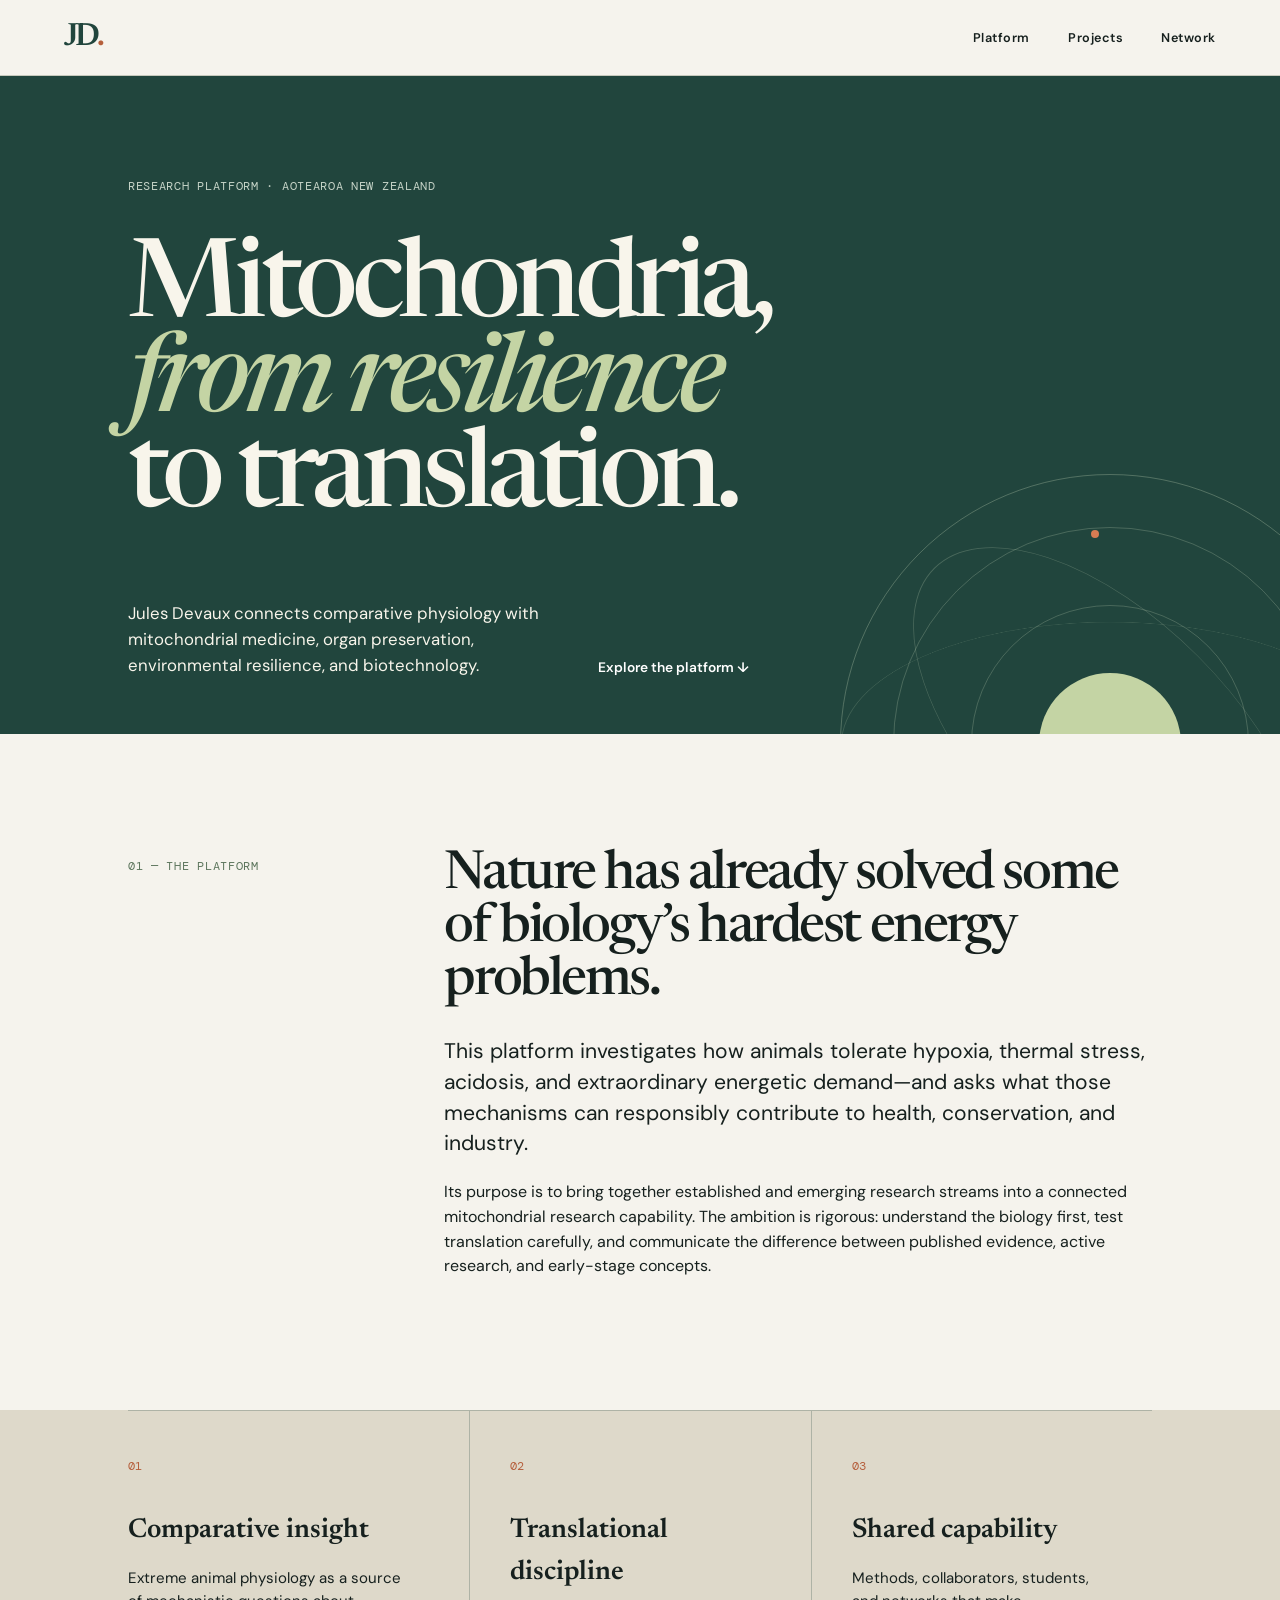
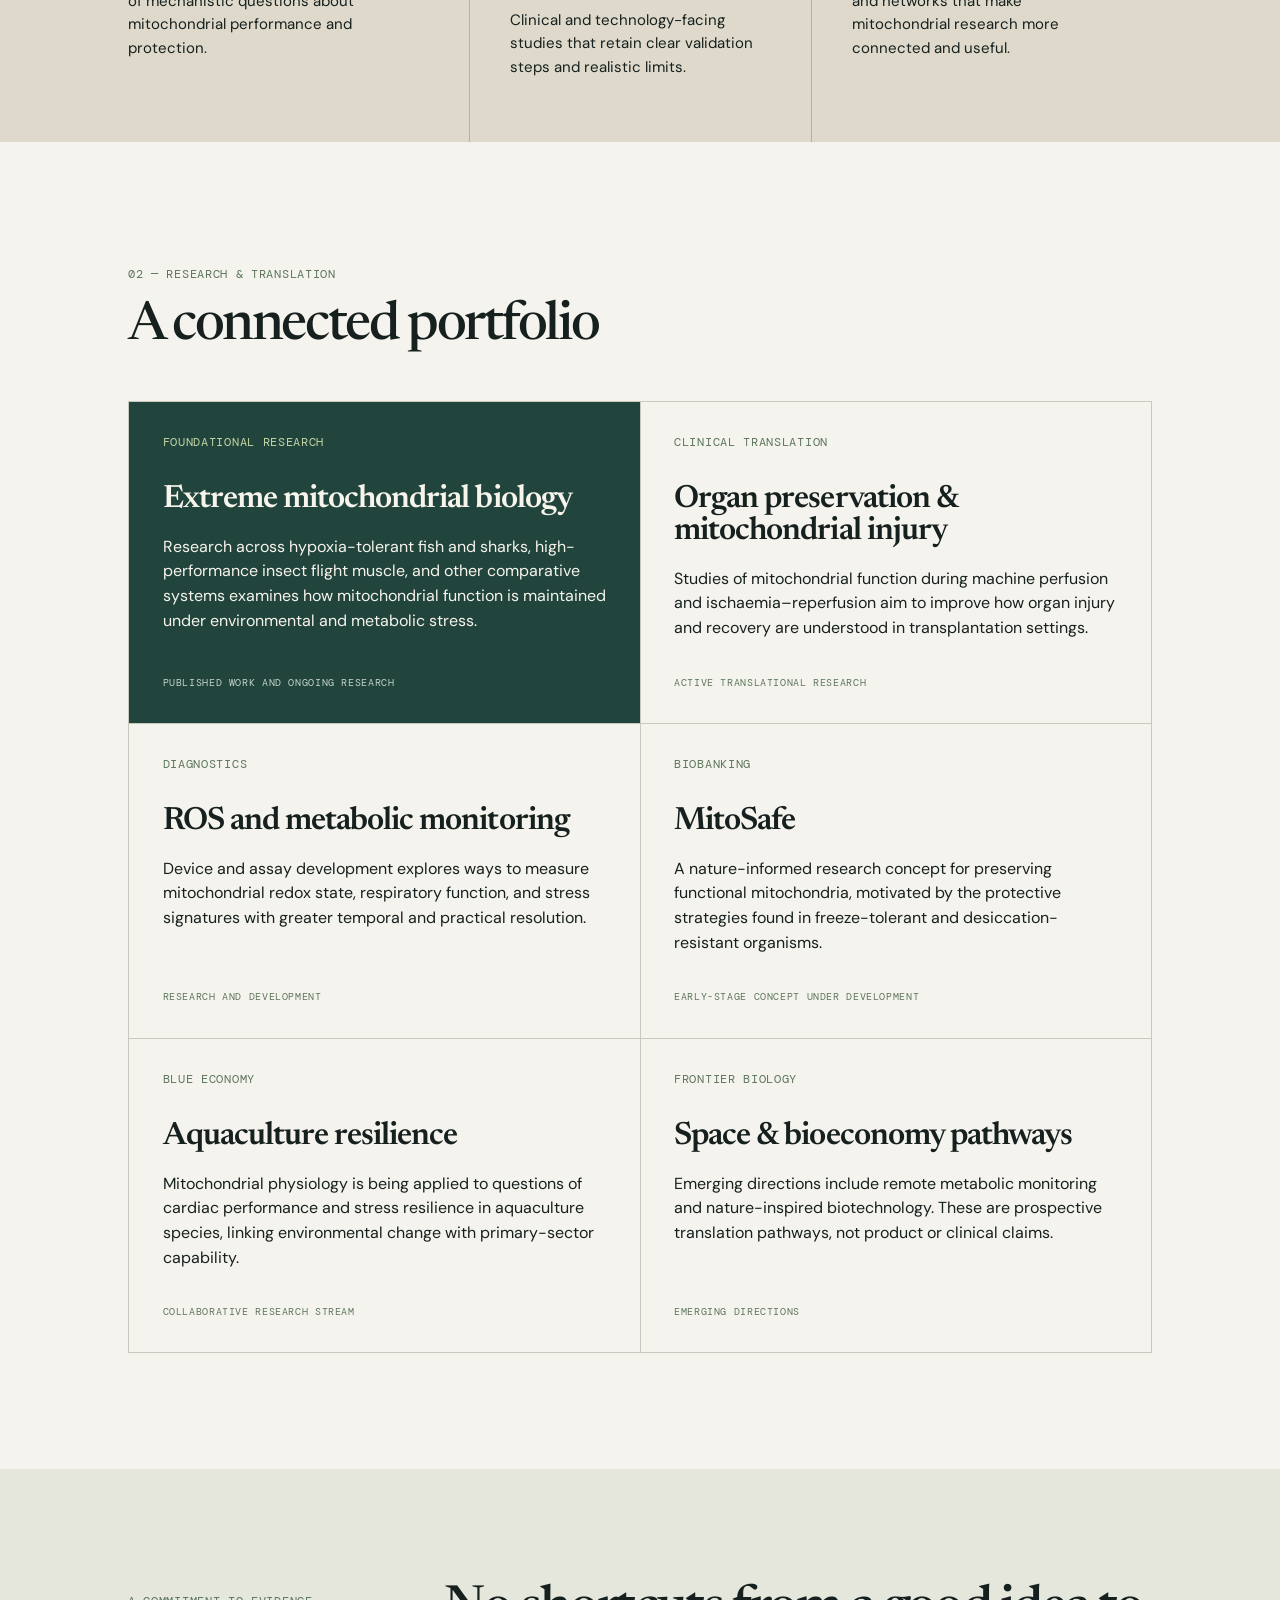
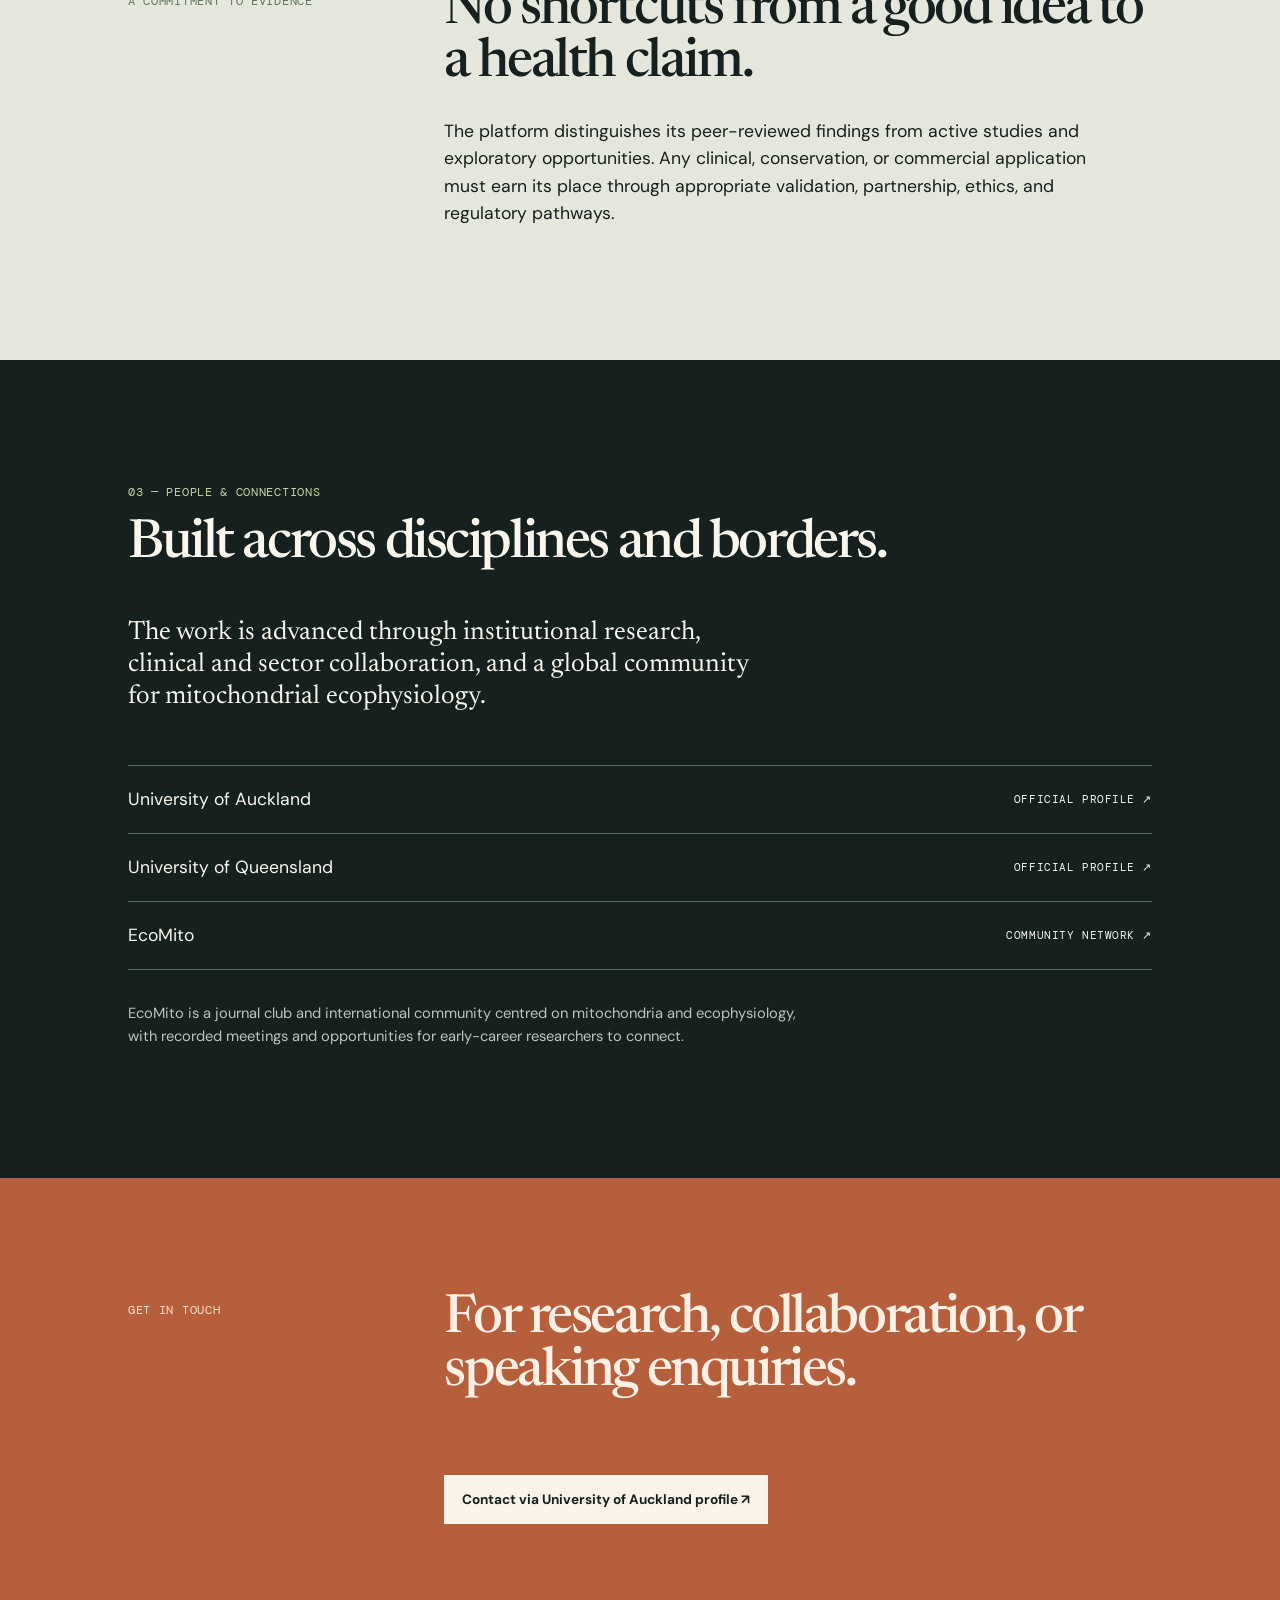
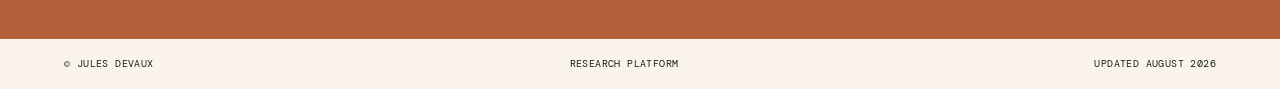
==== index.html @ b845428b "Build mitochondrial research platform website" ====
<!doctype html>
<html lang="en">
  <head>
    <meta charset="UTF-8" />
    <meta name="viewport" content="width=device-width, initial-scale=1.0" />
    <meta name="description" content="Jules Devaux's research platform linking comparative mitochondrial biology with clinical, environmental, and biotechnology translation." />
    <title>Jules Devaux | Mitochondria & Translation</title>
    <link rel="preconnect" href="https://fonts.googleapis.com" />
    <link rel="preconnect" href="https://fonts.gstatic.com" crossorigin />
    <link href="https://fonts.googleapis.com/css2?family=DM+Mono:wght@400;500&family=DM+Sans:opsz,wght@9..40,400;9..40,500;9..40,600;9..40,700&family=Newsreader:opsz,wght@6..72,500;6..72,600&display=swap" rel="stylesheet" />
    <link rel="stylesheet" href="styles.css" />
  </head>
  <body>
    <a class="skip-link" href="#main">Skip to content</a>
    <header class="site-header">
      <a class="wordmark" href="#top" aria-label="Jules Devaux home">JD<span>.</span></a>
      <nav aria-label="Primary navigation">
        <a href="#platform">Platform</a>
        <a href="#projects">Projects</a>
        <a href="#network">Network</a>
      </nav>
    </header>

    <main id="main">
      <section class="hero" id="top" aria-labelledby="hero-title">
        <div class="eyebrow">Research platform · Aotearoa New Zealand</div>
        <h1 id="hero-title">Mitochondria,<br /><em>from resilience</em><br />to translation.</h1>
        <div class="hero-bottom">
          <p>Jules Devaux connects comparative physiology with mitochondrial medicine, organ preservation, environmental resilience, and biotechnology.</p>
          <a class="text-link" href="#platform">Explore the platform <span aria-hidden="true">↓</span></a>
        </div>
        <div class="orbit" aria-hidden="true"><i></i><i></i><i></i><b></b></div>
      </section>

      <section class="intro" id="platform" aria-labelledby="platform-title">
        <div class="section-label">01 — The platform</div>
        <div>
          <h2 id="platform-title">Nature has already solved some of biology’s hardest energy problems.</h2>
          <p class="lead">This platform investigates how animals tolerate hypoxia, thermal stress, acidosis, and extraordinary energetic demand—and asks what those mechanisms can responsibly contribute to health, conservation, and industry.</p>
          <p>Its purpose is to bring together established and emerging research streams into a connected mitochondrial research capability. The ambition is rigorous: understand the biology first, test translation carefully, and communicate the difference between published evidence, active research, and early-stage concepts.</p>
        </div>
      </section>

      <section class="pillars" aria-label="Research approach">
        <article><span>01</span><h3>Comparative insight</h3><p>Extreme animal physiology as a source of mechanistic questions about mitochondrial performance and protection.</p></article>
        <article><span>02</span><h3>Translational discipline</h3><p>Clinical and technology-facing studies that retain clear validation steps and realistic limits.</p></article>
        <article><span>03</span><h3>Shared capability</h3><p>Methods, collaborators, students, and networks that make mitochondrial research more connected and useful.</p></article>
      </section>

      <section class="projects" id="projects" aria-labelledby="projects-title">
        <div class="section-heading"><div class="section-label">02 — Research & translation</div><h2 id="projects-title">A connected portfolio</h2></div>
        <div class="project-grid">
          <article class="project-card featured"><span class="tag">Foundational research</span><h3>Extreme mitochondrial biology</h3><p>Research across hypoxia-tolerant fish and sharks, high-performance insect flight muscle, and other comparative systems examines how mitochondrial function is maintained under environmental and metabolic stress.</p><p class="status">Published work and ongoing research</p></article>
          <article class="project-card"><span class="tag">Clinical translation</span><h3>Organ preservation & mitochondrial injury</h3><p>Studies of mitochondrial function during machine perfusion and ischaemia–reperfusion aim to improve how organ injury and recovery are understood in transplantation settings.</p><p class="status">Active translational research</p></article>
          <article class="project-card"><span class="tag">Diagnostics</span><h3>ROS and metabolic monitoring</h3><p>Device and assay development explores ways to measure mitochondrial redox state, respiratory function, and stress signatures with greater temporal and practical resolution.</p><p class="status">Research and development</p></article>
          <article class="project-card"><span class="tag">Biobanking</span><h3>MitoSafe</h3><p>A nature-informed research concept for preserving functional mitochondria, motivated by the protective strategies found in freeze-tolerant and desiccation-resistant organisms.</p><p class="status">Early-stage concept under development</p></article>
          <article class="project-card"><span class="tag">Blue economy</span><h3>Aquaculture resilience</h3><p>Mitochondrial physiology is being applied to questions of cardiac performance and stress resilience in aquaculture species, linking environmental change with primary-sector capability.</p><p class="status">Collaborative research stream</p></article>
          <article class="project-card"><span class="tag">Frontier biology</span><h3>Space & bioeconomy pathways</h3><p>Emerging directions include remote metabolic monitoring and nature-inspired biotechnology. These are prospective translation pathways, not product or clinical claims.</p><p class="status">Emerging directions</p></article>
        </div>
      </section>

      <section class="evidence" aria-labelledby="evidence-title">
        <div class="section-label">A commitment to evidence</div>
        <div><h2 id="evidence-title">No shortcuts from a good idea to a health claim.</h2><p>The platform distinguishes its peer-reviewed findings from active studies and exploratory opportunities. Any clinical, conservation, or commercial application must earn its place through appropriate validation, partnership, ethics, and regulatory pathways.</p></div>
      </section>

      <section class="network" id="network" aria-labelledby="network-title">
        <div class="section-heading"><div class="section-label">03 — People & connections</div><h2 id="network-title">Built across disciplines and borders.</h2></div>
        <p class="network-intro">The work is advanced through institutional research, clinical and sector collaboration, and a global community for mitochondrial ecophysiology.</p>
        <div class="network-links">
          <a href="https://profiles.auckland.ac.nz/j-devaux" target="_blank" rel="noreferrer"><span>University of Auckland</span><strong>Official profile ↗</strong></a>
          <a href="https://imb.uq.edu.au/profile/21042/jules-devaux" target="_blank" rel="noreferrer"><span>University of Queensland</span><strong>Official profile ↗</strong></a>
          <a href="https://sites.google.com/view/ecomito/home?authuser=0" target="_blank" rel="noreferrer"><span>EcoMito</span><strong>Community network ↗</strong></a>
        </div>
        <p class="network-note">EcoMito is a journal club and international community centred on mitochondria and ecophysiology, with recorded meetings and opportunities for early-career researchers to connect.</p>
      </section>

      <section class="contact" aria-labelledby="contact-title">
        <div class="section-label">Get in touch</div>
        <h2 id="contact-title">For research, collaboration, or speaking enquiries.</h2>
        <a class="button" href="https://profiles.auckland.ac.nz/j-devaux" target="_blank" rel="noreferrer">Contact via University of Auckland profile <span aria-hidden="true">↗</span></a>
      </section>
    </main>

    <footer><span>© Jules Devaux</span><span>Research platform</span><span>Updated August 2026</span></footer>
  </body>
</html>
---- styles.css ----
:root{--ink:#16201e;--pine:#21453d;--moss:#5d765d;--chalk:#f5f3ed;--sand:#ded9ca;--line:#c7c9bd;--accent:#b55f3c}*{box-sizing:border-box}html{scroll-behavior:smooth}body{margin:0;background:var(--chalk);color:var(--ink);font-family:"DM Sans",sans-serif;font-size:16px;line-height:1.55}.skip-link{position:absolute;left:-999px}.skip-link:focus{left:1rem;top:1rem;z-index:4;background:#fff;color:#000;padding:.5rem}.site-header{height:76px;padding:0 clamp(1.25rem,5vw,5rem);display:flex;align-items:center;justify-content:space-between;border-bottom:1px solid var(--line)}.wordmark{font-family:"Newsreader",serif;color:var(--pine);font-size:2rem;font-weight:600;text-decoration:none;letter-spacing:-.08em}.wordmark span{color:var(--accent)}nav{display:flex;gap:clamp(1rem,3vw,2.5rem)}nav a{color:var(--ink);font-size:.79rem;font-weight:600;letter-spacing:.04em;text-decoration:none}nav a:hover,.text-link:hover{color:var(--accent)}.hero{min-height:630px;padding:clamp(3.5rem,8vw,8rem) clamp(1.25rem,10vw,10rem) 3.5rem;position:relative;overflow:hidden;background:var(--pine);color:#f8f5eb}.eyebrow,.section-label,.tag,.status{font-family:"DM Mono",monospace;font-size:.72rem;letter-spacing:.06em;text-transform:uppercase}.eyebrow{color:#c5d3c7;margin-bottom:3rem}.hero h1{position:relative;z-index:1;max-width:880px;margin:0;font-family:"Newsreader",serif;font-size:clamp(3.6rem,8.5vw,8.2rem);font-weight:500;line-height:.87;letter-spacing:-.06em}.hero h1 em{color:#c4d4a4;font-weight:500}.hero-bottom{position:relative;z-index:1;margin-top:4.5rem;display:flex;max-width:670px;gap:2.5rem;align-items:flex-end}.hero-bottom p{margin:0;max-width:430px;font-size:1.05rem}.text-link{color:#fff;text-decoration:none;white-space:nowrap;font-size:.86rem;font-weight:600}.orbit{position:absolute;width:540px;height:540px;right:-100px;bottom:-280px;border:1px solid rgba(219,233,201,.27);border-radius:50%}.orbit:before,.orbit:after,.orbit i{content:"";position:absolute;inset:52px;border:1px solid rgba(219,233,201,.22);border-radius:50%}.orbit:after{inset:130px}.orbit i:nth-child(1){inset:0;border-color:rgba(219,233,201,.16);transform:rotateX(63deg)}.orbit i:nth-child(2){inset:20px;transform:rotate(45deg) scaleY(.5)}.orbit i:nth-child(3){inset:198px;background:#c4d4a4;border:0}.orbit b{position:absolute;top:55px;left:250px;width:8px;height:8px;border-radius:50%;background:#d77c53}.intro,.evidence,.contact{display:grid;grid-template-columns:minmax(150px,.55fr) minmax(0,1.45fr);gap:3rem;padding:clamp(4.5rem,9vw,9rem) clamp(1.25rem,10vw,10rem)}.section-label{color:var(--moss);padding-top:.55rem}.intro h2,.section-heading h2,.evidence h2,.contact h2{font-family:"Newsreader",serif;font-size:clamp(2.35rem,4.2vw,4.3rem);font-weight:500;line-height:.98;letter-spacing:-.045em;margin:0 0 1.8rem}.intro p{max-width:720px}.lead{font-size:1.32rem;line-height:1.45}.pillars{display:grid;grid-template-columns:repeat(3,1fr);background:var(--sand);padding:0 clamp(1.25rem,10vw,10rem)}.pillars article{padding:2.6rem 2.5rem 3rem 0;min-height:250px;border-top:1px solid #aeb3a6}.pillars article+article{padding-left:2.5rem;border-left:1px solid #aeb3a6}.pillars span{font-family:"DM Mono",monospace;color:var(--accent);font-size:.76rem}.pillars h3{font-family:"Newsreader",serif;font-size:1.7rem;font-weight:600;margin:2rem 0 .55rem}.pillars p{font-size:.94rem;max-width:290px}.projects,.network{padding:clamp(4.5rem,9vw,9rem) clamp(1.25rem,10vw,10rem)}.section-heading{margin-bottom:3rem}.section-heading h2{margin:1rem 0 0}.project-grid{display:grid;grid-template-columns:repeat(2,minmax(0,1fr));border-top:1px solid var(--line);border-left:1px solid var(--line)}.project-card{padding:2rem 2.1rem 1.7rem;border-right:1px solid var(--line);border-bottom:1px solid var(--line);min-height:280px;display:flex;flex-direction:column}.project-card.featured{background:var(--pine);color:#f7f4ec}.tag{color:var(--moss)}.featured .tag{color:#c4d4a4}.project-card h3{font-family:"Newsreader",serif;font-size:2rem;line-height:1;margin:2rem 0 .9rem;font-weight:600;letter-spacing:-.03em}.project-card p{margin:.3rem 0}.status{margin-top:auto!important;padding-top:1.8rem;font-size:.65rem;color:var(--moss)}.featured .status{color:#c5d3c7}.evidence{background:#e5e7dd}.evidence p{max-width:650px;font-size:1.1rem}.network{background:var(--ink);color:#f9f6ee}.network .section-label{color:#c4d4a4}.network-intro{max-width:650px;font-family:"Newsreader",serif;font-size:1.65rem;line-height:1.2;margin-bottom:3.2rem}.network-links{border-top:1px solid #5d6b66}.network-links a{display:flex;justify-content:space-between;gap:1rem;align-items:center;padding:1.25rem 0;border-bottom:1px solid #5d6b66;color:#f9f6ee;text-decoration:none;font-size:1.1rem}.network-links a:hover{color:#c4d4a4}.network-links strong{font-family:"DM Mono",monospace;font-weight:400;font-size:.7rem;text-transform:uppercase;letter-spacing:.05em}.network-note{margin-top:2rem;max-width:680px;color:#bbc4bd;font-size:.92rem}.contact{background:var(--accent);color:#fff0e5}.contact .section-label{color:#ffe0cd}.contact h2{max-width:660px}.button{width:max-content;align-self:start;grid-column:2;color:var(--ink);background:#f9f3e9;text-decoration:none;padding:.85rem 1.1rem;font-weight:700;font-size:.85rem}.button:hover{background:var(--ink);color:#fff}footer{display:flex;justify-content:space-between;gap:1rem;padding:1.1rem clamp(1.25rem,5vw,5rem);font-family:"DM Mono",monospace;text-transform:uppercase;letter-spacing:.04em;font-size:.62rem;background:#f9f3e9}@media(max-width:700px){.site-header{height:64px}.hero{min-height:580px}.hero-bottom{display:block;margin-top:3rem}.hero-bottom .text-link{display:inline-block;margin-top:1.7rem}.intro,.evidence,.contact{grid-template-columns:1fr;gap:1.3rem}.pillars{grid-template-columns:1fr}.pillars article,.pillars article+article{padding:2rem 0;border-left:0}.project-grid{grid-template-columns:1fr}.project-card{min-height:0}.network-links a{align-items:flex-start;flex-direction:column;gap:.25rem}.button{grid-column:auto}.contact{padding-bottom:4.5rem}footer{flex-wrap:wrap}.orbit{right:-250px}}
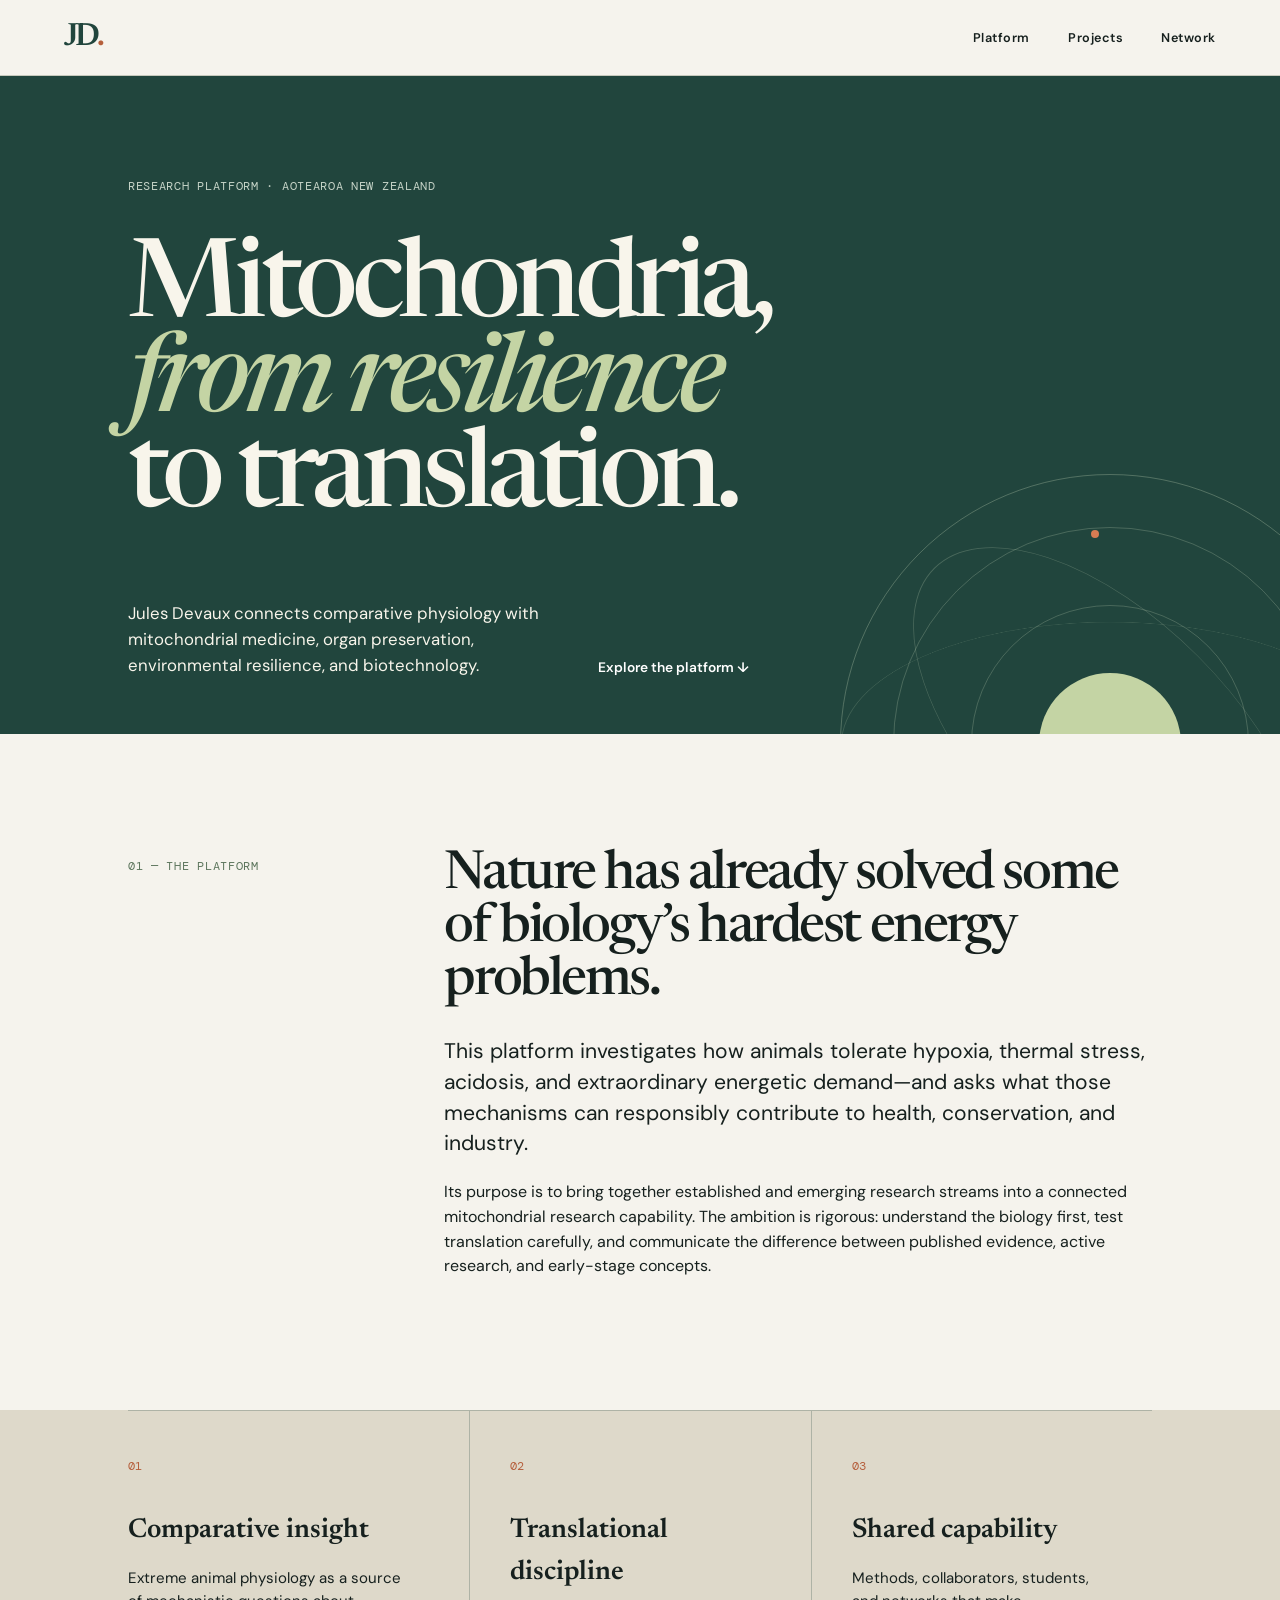
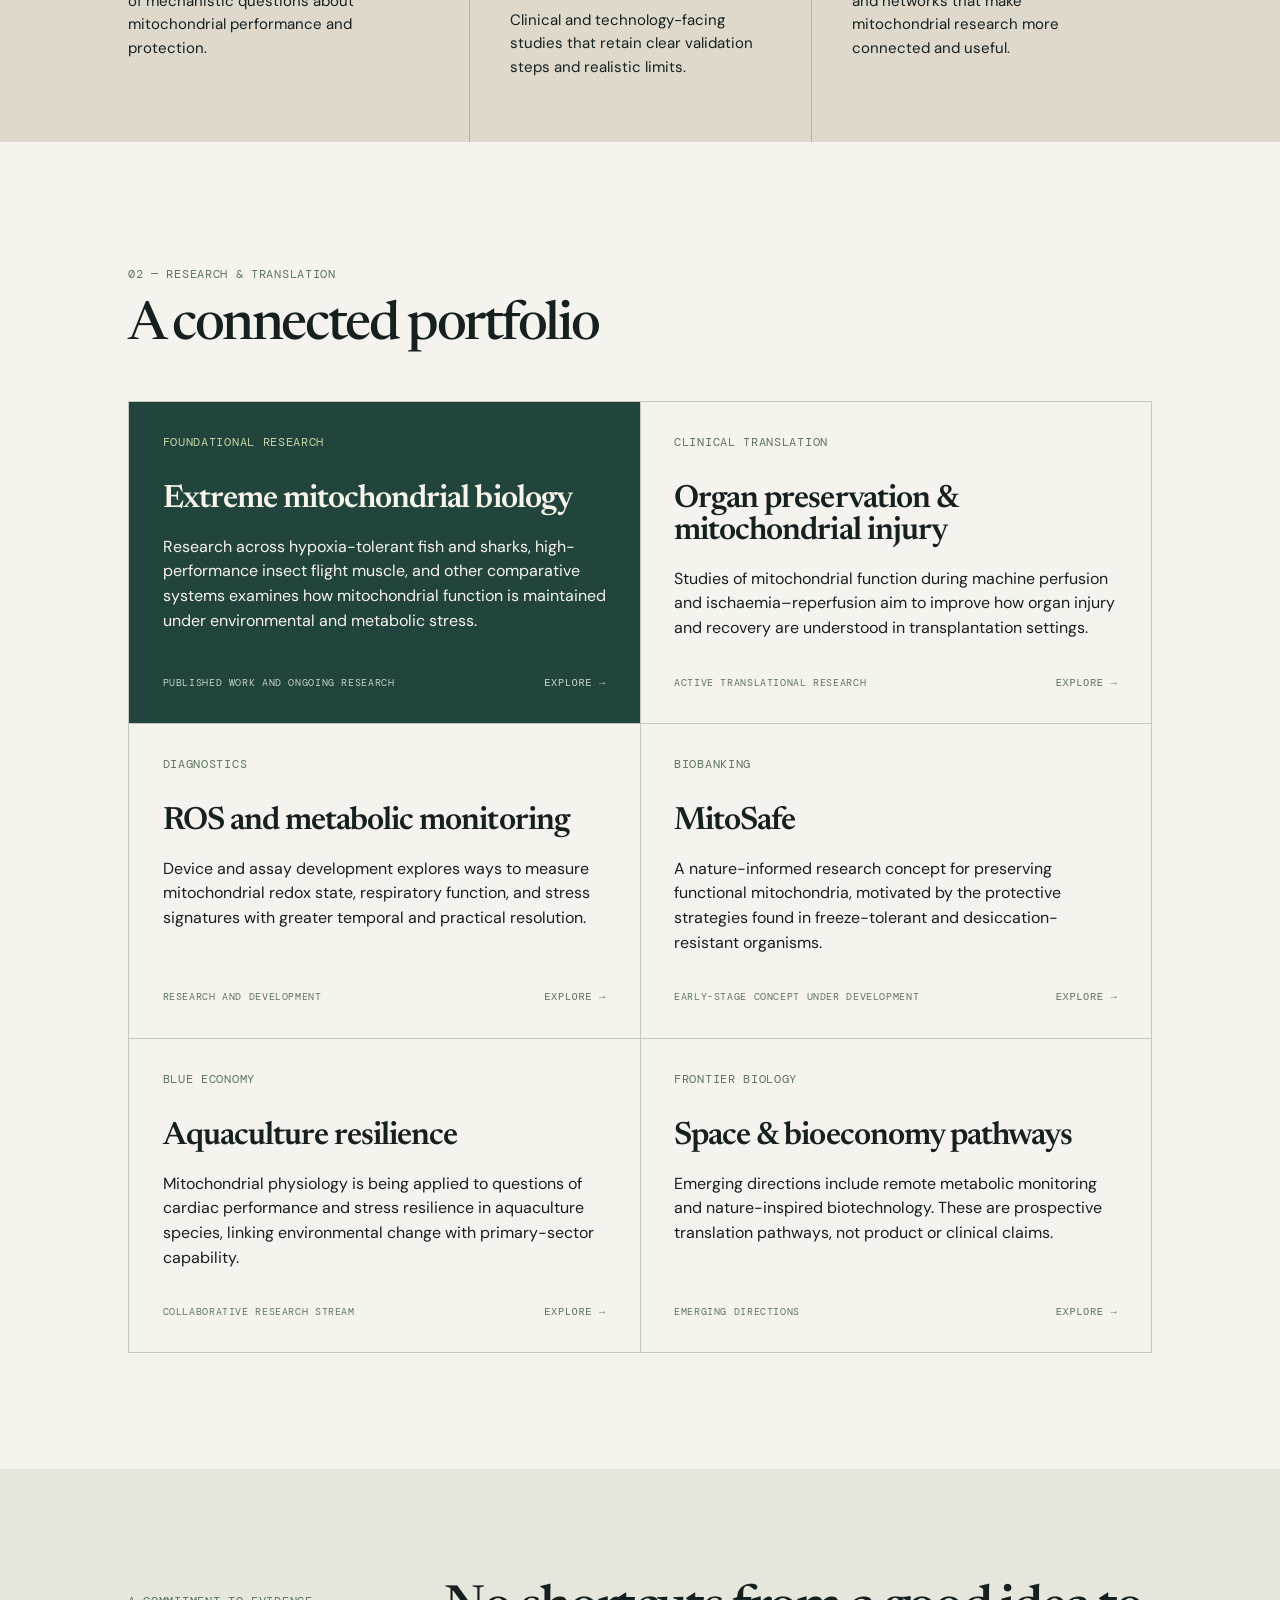
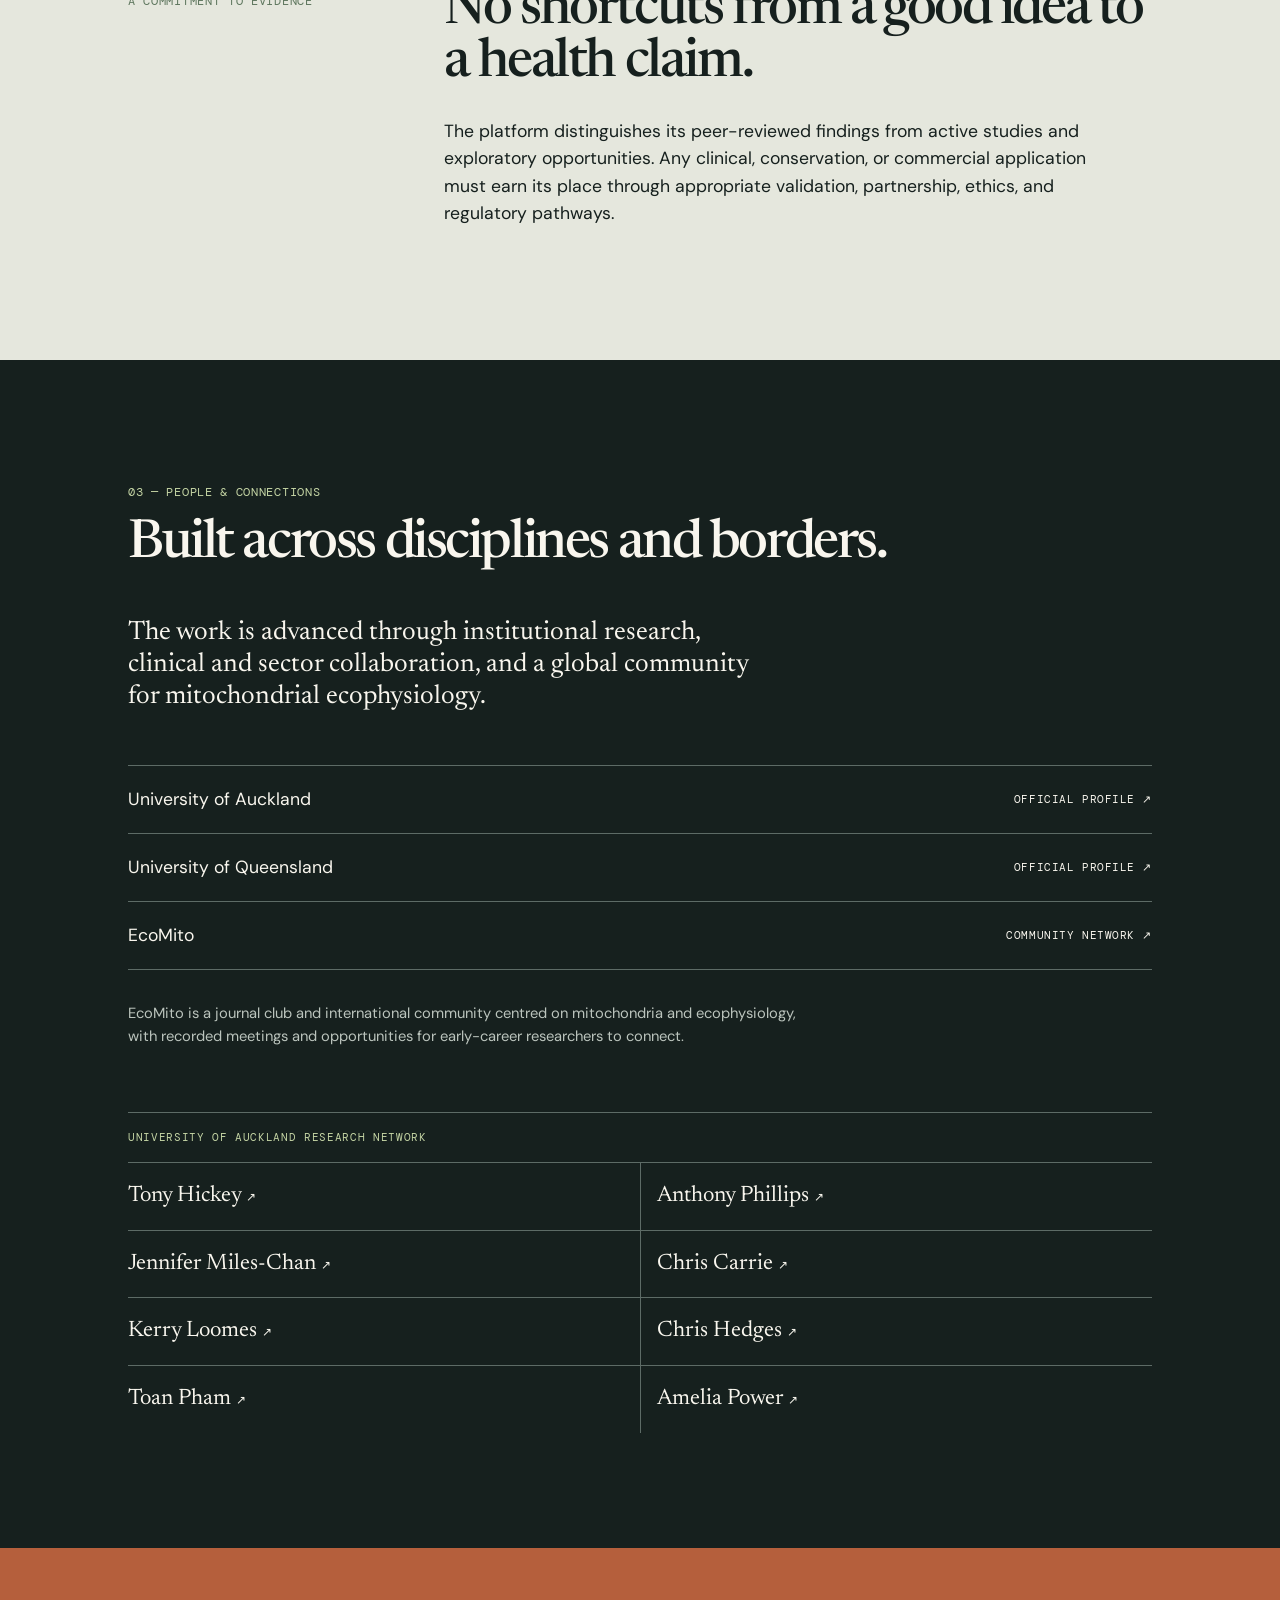
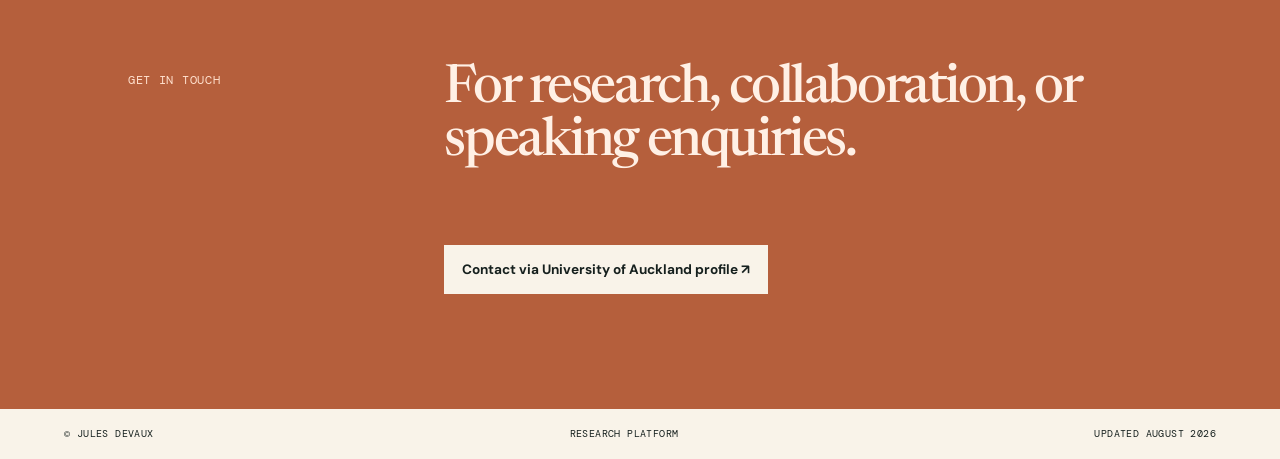
==== commit af1f9c5e: "Add project pages and Auckland research network" ====
--- a/index.html
+++ b/index.html
@@ -50,12 +50,12 @@
       <section class="projects" id="projects" aria-labelledby="projects-title">
         <div class="section-heading"><div class="section-label">02 — Research & translation</div><h2 id="projects-title">A connected portfolio</h2></div>
         <div class="project-grid">
-          <article class="project-card featured"><span class="tag">Foundational research</span><h3>Extreme mitochondrial biology</h3><p>Research across hypoxia-tolerant fish and sharks, high-performance insect flight muscle, and other comparative systems examines how mitochondrial function is maintained under environmental and metabolic stress.</p><p class="status">Published work and ongoing research</p></article>
-          <article class="project-card"><span class="tag">Clinical translation</span><h3>Organ preservation & mitochondrial injury</h3><p>Studies of mitochondrial function during machine perfusion and ischaemia–reperfusion aim to improve how organ injury and recovery are understood in transplantation settings.</p><p class="status">Active translational research</p></article>
-          <article class="project-card"><span class="tag">Diagnostics</span><h3>ROS and metabolic monitoring</h3><p>Device and assay development explores ways to measure mitochondrial redox state, respiratory function, and stress signatures with greater temporal and practical resolution.</p><p class="status">Research and development</p></article>
-          <article class="project-card"><span class="tag">Biobanking</span><h3>MitoSafe</h3><p>A nature-informed research concept for preserving functional mitochondria, motivated by the protective strategies found in freeze-tolerant and desiccation-resistant organisms.</p><p class="status">Early-stage concept under development</p></article>
-          <article class="project-card"><span class="tag">Blue economy</span><h3>Aquaculture resilience</h3><p>Mitochondrial physiology is being applied to questions of cardiac performance and stress resilience in aquaculture species, linking environmental change with primary-sector capability.</p><p class="status">Collaborative research stream</p></article>
-          <article class="project-card"><span class="tag">Frontier biology</span><h3>Space & bioeconomy pathways</h3><p>Emerging directions include remote metabolic monitoring and nature-inspired biotechnology. These are prospective translation pathways, not product or clinical claims.</p><p class="status">Emerging directions</p></article>
+          <a class="project-card featured" href="projects/extreme-mitochondrial-biology.html"><span class="tag">Foundational research</span><h3>Extreme mitochondrial biology</h3><p>Research across hypoxia-tolerant fish and sharks, high-performance insect flight muscle, and other comparative systems examines how mitochondrial function is maintained under environmental and metabolic stress.</p><p class="status">Published work and ongoing research <b>Explore →</b></p></a>
+          <a class="project-card" href="projects/organ-preservation.html"><span class="tag">Clinical translation</span><h3>Organ preservation & mitochondrial injury</h3><p>Studies of mitochondrial function during machine perfusion and ischaemia–reperfusion aim to improve how organ injury and recovery are understood in transplantation settings.</p><p class="status">Active translational research <b>Explore →</b></p></a>
+          <a class="project-card" href="projects/monitoring.html"><span class="tag">Diagnostics</span><h3>ROS and metabolic monitoring</h3><p>Device and assay development explores ways to measure mitochondrial redox state, respiratory function, and stress signatures with greater temporal and practical resolution.</p><p class="status">Research and development <b>Explore →</b></p></a>
+          <a class="project-card" href="projects/mitosafe.html"><span class="tag">Biobanking</span><h3>MitoSafe</h3><p>A nature-informed research concept for preserving functional mitochondria, motivated by the protective strategies found in freeze-tolerant and desiccation-resistant organisms.</p><p class="status">Early-stage concept under development <b>Explore →</b></p></a>
+          <a class="project-card" href="projects/aquaculture.html"><span class="tag">Blue economy</span><h3>Aquaculture resilience</h3><p>Mitochondrial physiology is being applied to questions of cardiac performance and stress resilience in aquaculture species, linking environmental change with primary-sector capability.</p><p class="status">Collaborative research stream <b>Explore →</b></p></a>
+          <a class="project-card" href="projects/space-bioeconomy.html"><span class="tag">Frontier biology</span><h3>Space & bioeconomy pathways</h3><p>Emerging directions include remote metabolic monitoring and nature-inspired biotechnology. These are prospective translation pathways, not product or clinical claims.</p><p class="status">Emerging directions <b>Explore →</b></p></a>
         </div>
       </section>
 
@@ -73,6 +73,10 @@
           <a href="https://sites.google.com/view/ecomito/home?authuser=0" target="_blank" rel="noreferrer"><span>EcoMito</span><strong>Community network ↗</strong></a>
         </div>
         <p class="network-note">EcoMito is a journal club and international community centred on mitochondria and ecophysiology, with recorded meetings and opportunities for early-career researchers to connect.</p>
+        <div class="people" aria-label="University of Auckland research network">
+          <p class="people-title">University of Auckland research network</p>
+          <a href="https://profiles.auckland.ac.nz/a-hickey" target="_blank" rel="noreferrer">Tony Hickey <span>↗</span></a><a href="https://profiles.auckland.ac.nz/a-phillips" target="_blank" rel="noreferrer">Anthony Phillips <span>↗</span></a><a href="https://profiles.auckland.ac.nz/j-miles-chan" target="_blank" rel="noreferrer">Jennifer Miles-Chan <span>↗</span></a><a href="https://profiles.auckland.ac.nz/chris-carrie" target="_blank" rel="noreferrer">Chris Carrie <span>↗</span></a><a href="https://profiles.auckland.ac.nz/k-loomes" target="_blank" rel="noreferrer">Kerry Loomes <span>↗</span></a><a href="https://profiles.auckland.ac.nz/c-hedges" target="_blank" rel="noreferrer">Chris Hedges <span>↗</span></a><a href="https://profiles.auckland.ac.nz/toan-pham" target="_blank" rel="noreferrer">Toan Pham <span>↗</span></a><a href="https://profiles.auckland.ac.nz/a-power" target="_blank" rel="noreferrer">Amelia Power <span>↗</span></a>
+        </div>
       </section>
 
       <section class="contact" aria-labelledby="contact-title">
--- a/styles.css
+++ b/styles.css
@@ -1 +1,4 @@
 :root{--ink:#16201e;--pine:#21453d;--moss:#5d765d;--chalk:#f5f3ed;--sand:#ded9ca;--line:#c7c9bd;--accent:#b55f3c}*{box-sizing:border-box}html{scroll-behavior:smooth}body{margin:0;background:var(--chalk);color:var(--ink);font-family:"DM Sans",sans-serif;font-size:16px;line-height:1.55}.skip-link{position:absolute;left:-999px}.skip-link:focus{left:1rem;top:1rem;z-index:4;background:#fff;color:#000;padding:.5rem}.site-header{height:76px;padding:0 clamp(1.25rem,5vw,5rem);display:flex;align-items:center;justify-content:space-between;border-bottom:1px solid var(--line)}.wordmark{font-family:"Newsreader",serif;color:var(--pine);font-size:2rem;font-weight:600;text-decoration:none;letter-spacing:-.08em}.wordmark span{color:var(--accent)}nav{display:flex;gap:clamp(1rem,3vw,2.5rem)}nav a{color:var(--ink);font-size:.79rem;font-weight:600;letter-spacing:.04em;text-decoration:none}nav a:hover,.text-link:hover{color:var(--accent)}.hero{min-height:630px;padding:clamp(3.5rem,8vw,8rem) clamp(1.25rem,10vw,10rem) 3.5rem;position:relative;overflow:hidden;background:var(--pine);color:#f8f5eb}.eyebrow,.section-label,.tag,.status{font-family:"DM Mono",monospace;font-size:.72rem;letter-spacing:.06em;text-transform:uppercase}.eyebrow{color:#c5d3c7;margin-bottom:3rem}.hero h1{position:relative;z-index:1;max-width:880px;margin:0;font-family:"Newsreader",serif;font-size:clamp(3.6rem,8.5vw,8.2rem);font-weight:500;line-height:.87;letter-spacing:-.06em}.hero h1 em{color:#c4d4a4;font-weight:500}.hero-bottom{position:relative;z-index:1;margin-top:4.5rem;display:flex;max-width:670px;gap:2.5rem;align-items:flex-end}.hero-bottom p{margin:0;max-width:430px;font-size:1.05rem}.text-link{color:#fff;text-decoration:none;white-space:nowrap;font-size:.86rem;font-weight:600}.orbit{position:absolute;width:540px;height:540px;right:-100px;bottom:-280px;border:1px solid rgba(219,233,201,.27);border-radius:50%}.orbit:before,.orbit:after,.orbit i{content:"";position:absolute;inset:52px;border:1px solid rgba(219,233,201,.22);border-radius:50%}.orbit:after{inset:130px}.orbit i:nth-child(1){inset:0;border-color:rgba(219,233,201,.16);transform:rotateX(63deg)}.orbit i:nth-child(2){inset:20px;transform:rotate(45deg) scaleY(.5)}.orbit i:nth-child(3){inset:198px;background:#c4d4a4;border:0}.orbit b{position:absolute;top:55px;left:250px;width:8px;height:8px;border-radius:50%;background:#d77c53}.intro,.evidence,.contact{display:grid;grid-template-columns:minmax(150px,.55fr) minmax(0,1.45fr);gap:3rem;padding:clamp(4.5rem,9vw,9rem) clamp(1.25rem,10vw,10rem)}.section-label{color:var(--moss);padding-top:.55rem}.intro h2,.section-heading h2,.evidence h2,.contact h2{font-family:"Newsreader",serif;font-size:clamp(2.35rem,4.2vw,4.3rem);font-weight:500;line-height:.98;letter-spacing:-.045em;margin:0 0 1.8rem}.intro p{max-width:720px}.lead{font-size:1.32rem;line-height:1.45}.pillars{display:grid;grid-template-columns:repeat(3,1fr);background:var(--sand);padding:0 clamp(1.25rem,10vw,10rem)}.pillars article{padding:2.6rem 2.5rem 3rem 0;min-height:250px;border-top:1px solid #aeb3a6}.pillars article+article{padding-left:2.5rem;border-left:1px solid #aeb3a6}.pillars span{font-family:"DM Mono",monospace;color:var(--accent);font-size:.76rem}.pillars h3{font-family:"Newsreader",serif;font-size:1.7rem;font-weight:600;margin:2rem 0 .55rem}.pillars p{font-size:.94rem;max-width:290px}.projects,.network{padding:clamp(4.5rem,9vw,9rem) clamp(1.25rem,10vw,10rem)}.section-heading{margin-bottom:3rem}.section-heading h2{margin:1rem 0 0}.project-grid{display:grid;grid-template-columns:repeat(2,minmax(0,1fr));border-top:1px solid var(--line);border-left:1px solid var(--line)}.project-card{padding:2rem 2.1rem 1.7rem;border-right:1px solid var(--line);border-bottom:1px solid var(--line);min-height:280px;display:flex;flex-direction:column}.project-card.featured{background:var(--pine);color:#f7f4ec}.tag{color:var(--moss)}.featured .tag{color:#c4d4a4}.project-card h3{font-family:"Newsreader",serif;font-size:2rem;line-height:1;margin:2rem 0 .9rem;font-weight:600;letter-spacing:-.03em}.project-card p{margin:.3rem 0}.status{margin-top:auto!important;padding-top:1.8rem;font-size:.65rem;color:var(--moss)}.featured .status{color:#c5d3c7}.evidence{background:#e5e7dd}.evidence p{max-width:650px;font-size:1.1rem}.network{background:var(--ink);color:#f9f6ee}.network .section-label{color:#c4d4a4}.network-intro{max-width:650px;font-family:"Newsreader",serif;font-size:1.65rem;line-height:1.2;margin-bottom:3.2rem}.network-links{border-top:1px solid #5d6b66}.network-links a{display:flex;justify-content:space-between;gap:1rem;align-items:center;padding:1.25rem 0;border-bottom:1px solid #5d6b66;color:#f9f6ee;text-decoration:none;font-size:1.1rem}.network-links a:hover{color:#c4d4a4}.network-links strong{font-family:"DM Mono",monospace;font-weight:400;font-size:.7rem;text-transform:uppercase;letter-spacing:.05em}.network-note{margin-top:2rem;max-width:680px;color:#bbc4bd;font-size:.92rem}.contact{background:var(--accent);color:#fff0e5}.contact .section-label{color:#ffe0cd}.contact h2{max-width:660px}.button{width:max-content;align-self:start;grid-column:2;color:var(--ink);background:#f9f3e9;text-decoration:none;padding:.85rem 1.1rem;font-weight:700;font-size:.85rem}.button:hover{background:var(--ink);color:#fff}footer{display:flex;justify-content:space-between;gap:1rem;padding:1.1rem clamp(1.25rem,5vw,5rem);font-family:"DM Mono",monospace;text-transform:uppercase;letter-spacing:.04em;font-size:.62rem;background:#f9f3e9}@media(max-width:700px){.site-header{height:64px}.hero{min-height:580px}.hero-bottom{display:block;margin-top:3rem}.hero-bottom .text-link{display:inline-block;margin-top:1.7rem}.intro,.evidence,.contact{grid-template-columns:1fr;gap:1.3rem}.pillars{grid-template-columns:1fr}.pillars article,.pillars article+article{padding:2rem 0;border-left:0}.project-grid{grid-template-columns:1fr}.project-card{min-height:0}.network-links a{align-items:flex-start;flex-direction:column;gap:.25rem}.button{grid-column:auto}.contact{padding-bottom:4.5rem}footer{flex-wrap:wrap}.orbit{right:-250px}}
+/* Interactive project cards and collaborator network */
+.project-card{color:var(--ink);text-decoration:none}.project-card:hover{background:#e9ece4}.project-card.featured:hover{background:#2d584d}.status b{float:right;font-weight:500}.people{display:grid;grid-template-columns:repeat(2,1fr);margin-top:4rem;border-top:1px solid #5d6b66}.people-title{grid-column:1/-1;margin:0;padding:1rem 0;font-family:"DM Mono",monospace;font-size:.68rem;text-transform:uppercase;letter-spacing:.06em;color:#c4d4a4}.people a{padding:1rem 0;color:#f9f6ee;text-decoration:none;border-top:1px solid #5d6b66;font-family:"Newsreader",serif;font-size:1.4rem}.people a:nth-of-type(odd){padding-right:1rem}.people a:nth-of-type(even){padding-left:1rem;border-left:1px solid #5d6b66}.people a:hover{color:#c4d4a4}.people a span{font-family:"DM Mono",monospace;font-size:.75rem}@media(max-width:700px){.people{grid-template-columns:1fr}.people a,.people a:nth-of-type(odd),.people a:nth-of-type(even){padding:1rem 0;border-left:0}}
+.project-detail{max-width:940px;margin:auto;padding:clamp(4rem,9vw,8rem) clamp(1.25rem,7vw,5rem)}.project-detail>.eyebrow{color:var(--moss);margin-bottom:2rem}.project-detail h1{font-family:"Newsreader",serif;font-size:clamp(3.5rem,7vw,6.3rem);line-height:.9;letter-spacing:-.06em;margin:0}.project-summary{max-width:650px;font-size:1.25rem;margin:2.5rem 0 5rem}.project-detail article{border-top:1px solid var(--line);padding:2.7rem 0}.project-detail h2{font-family:"Newsreader",serif;font-size:clamp(2.15rem,4vw,3.5rem);line-height:.95;letter-spacing:-.045em;margin:0 0 1rem}.project-detail article p{max-width:720px;font-size:1.05rem}.project-detail a{color:var(--pine)}.back{font-weight:700;text-decoration:none}.back:hover{color:var(--accent)}
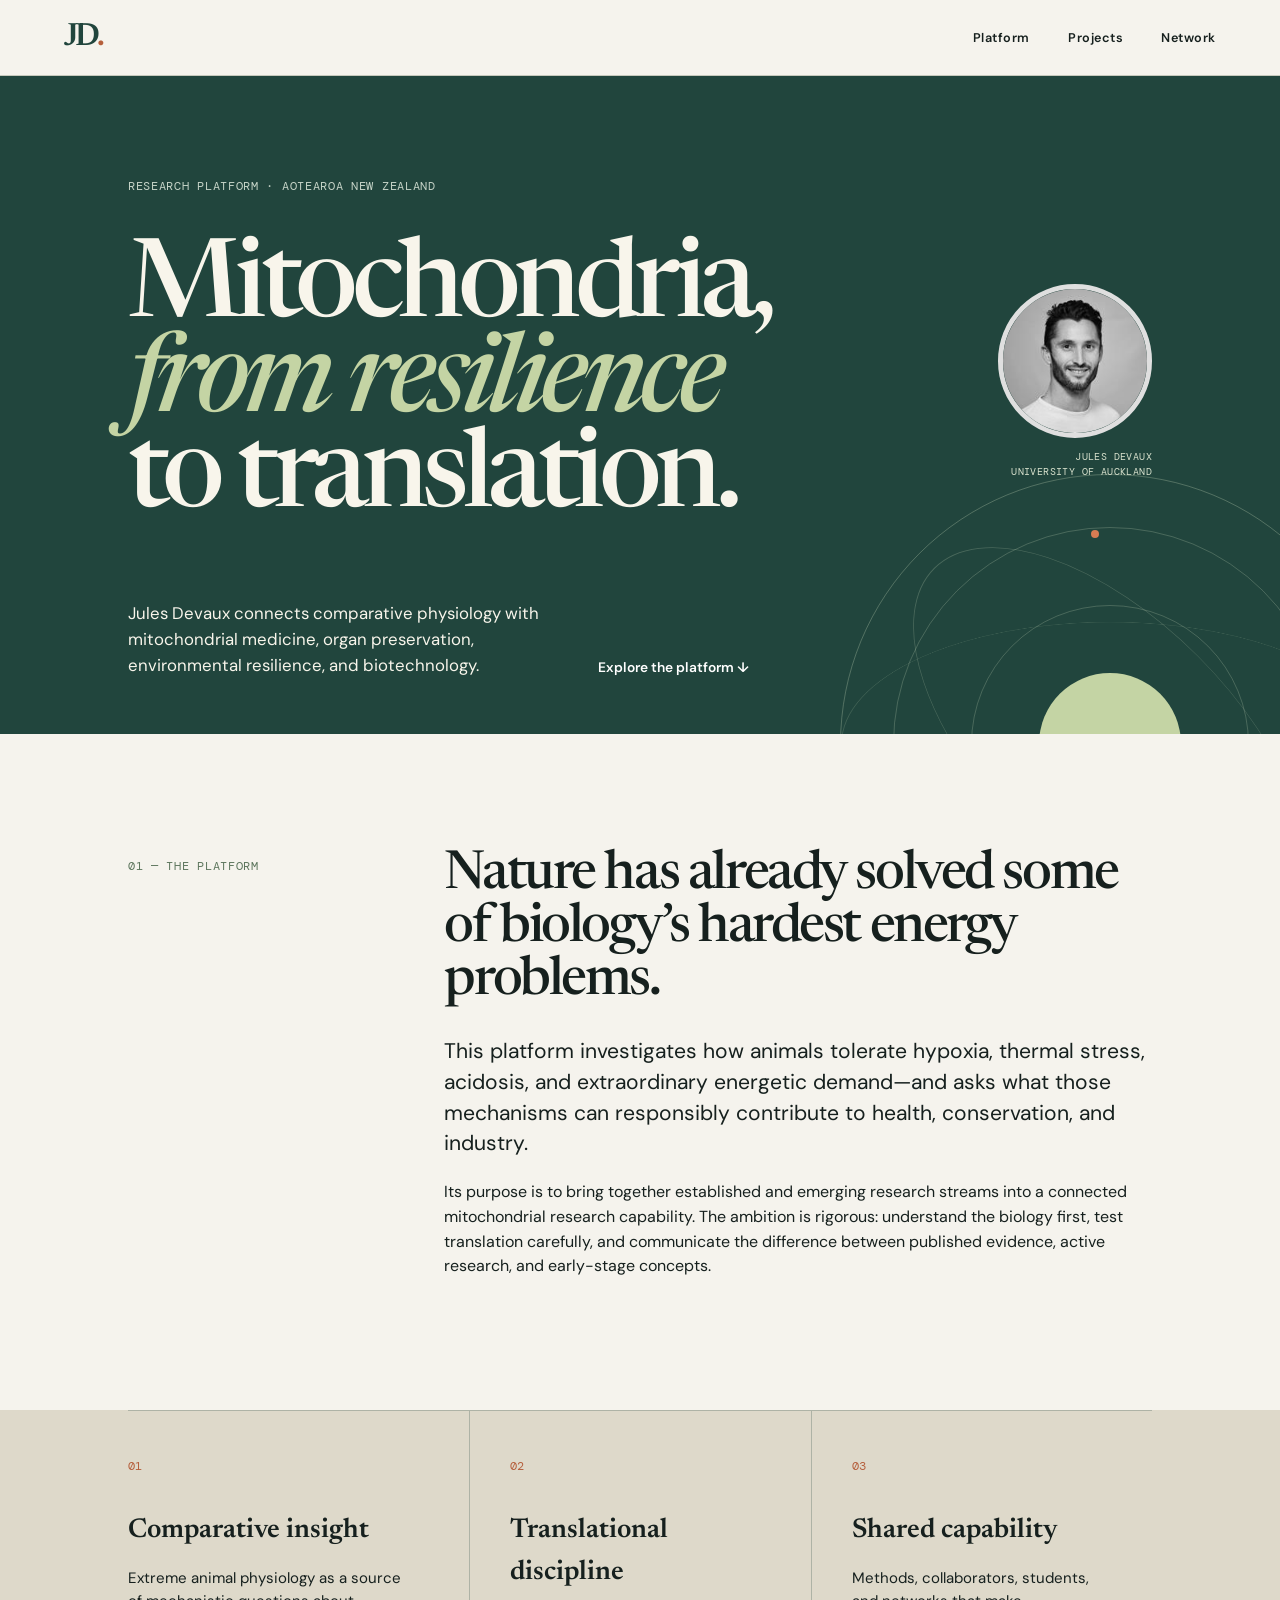
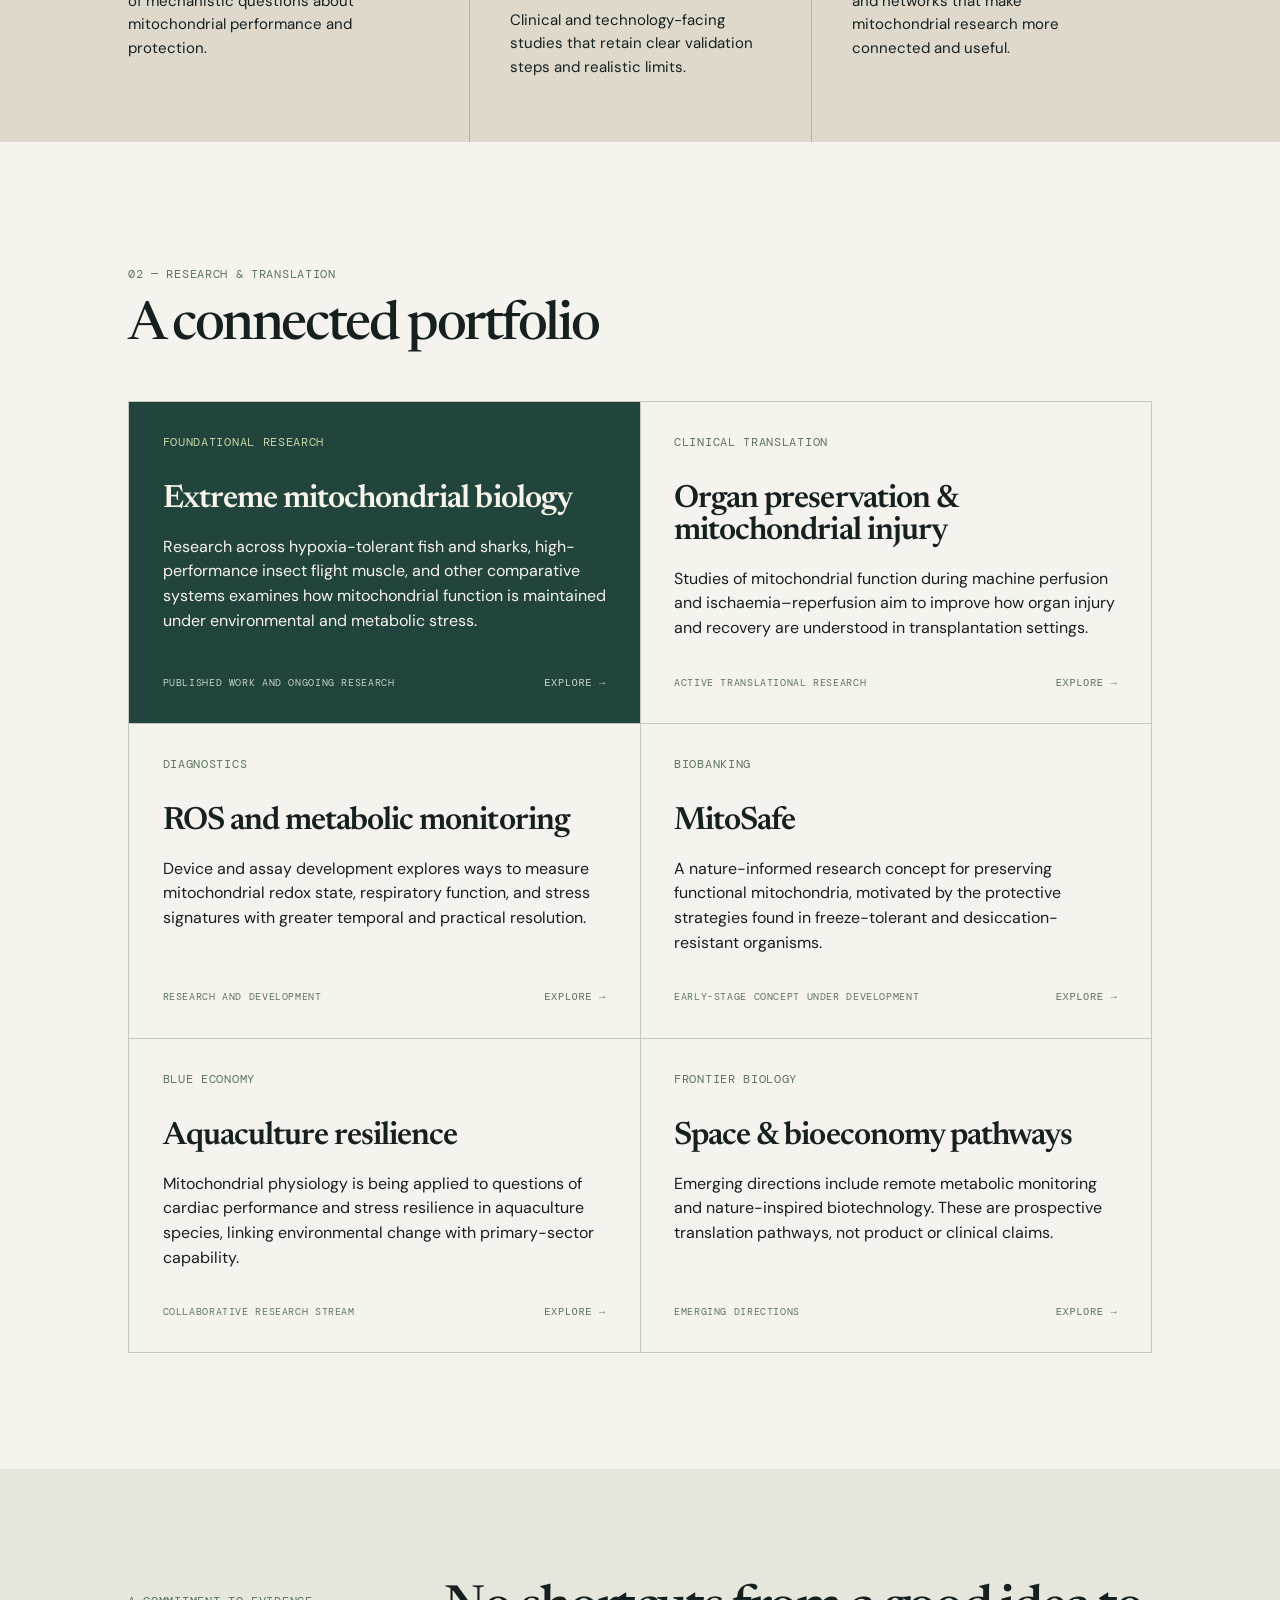
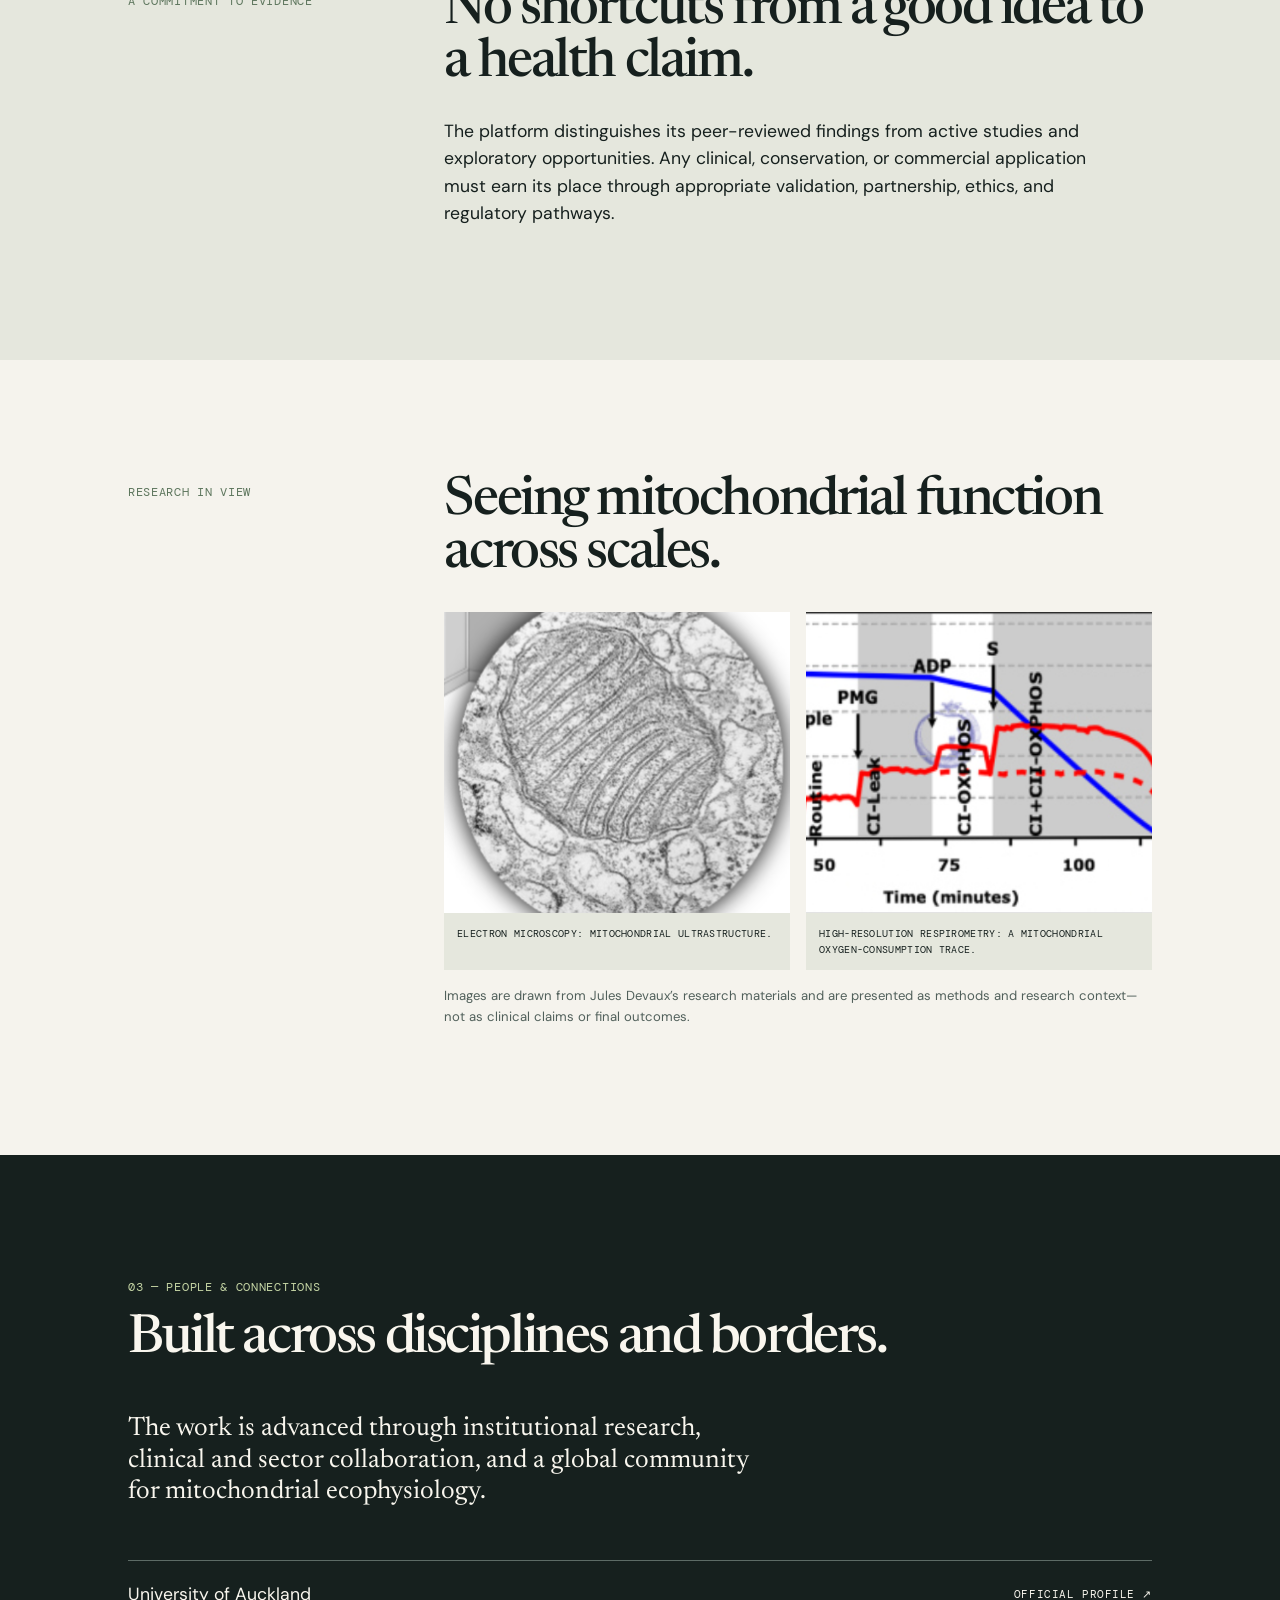
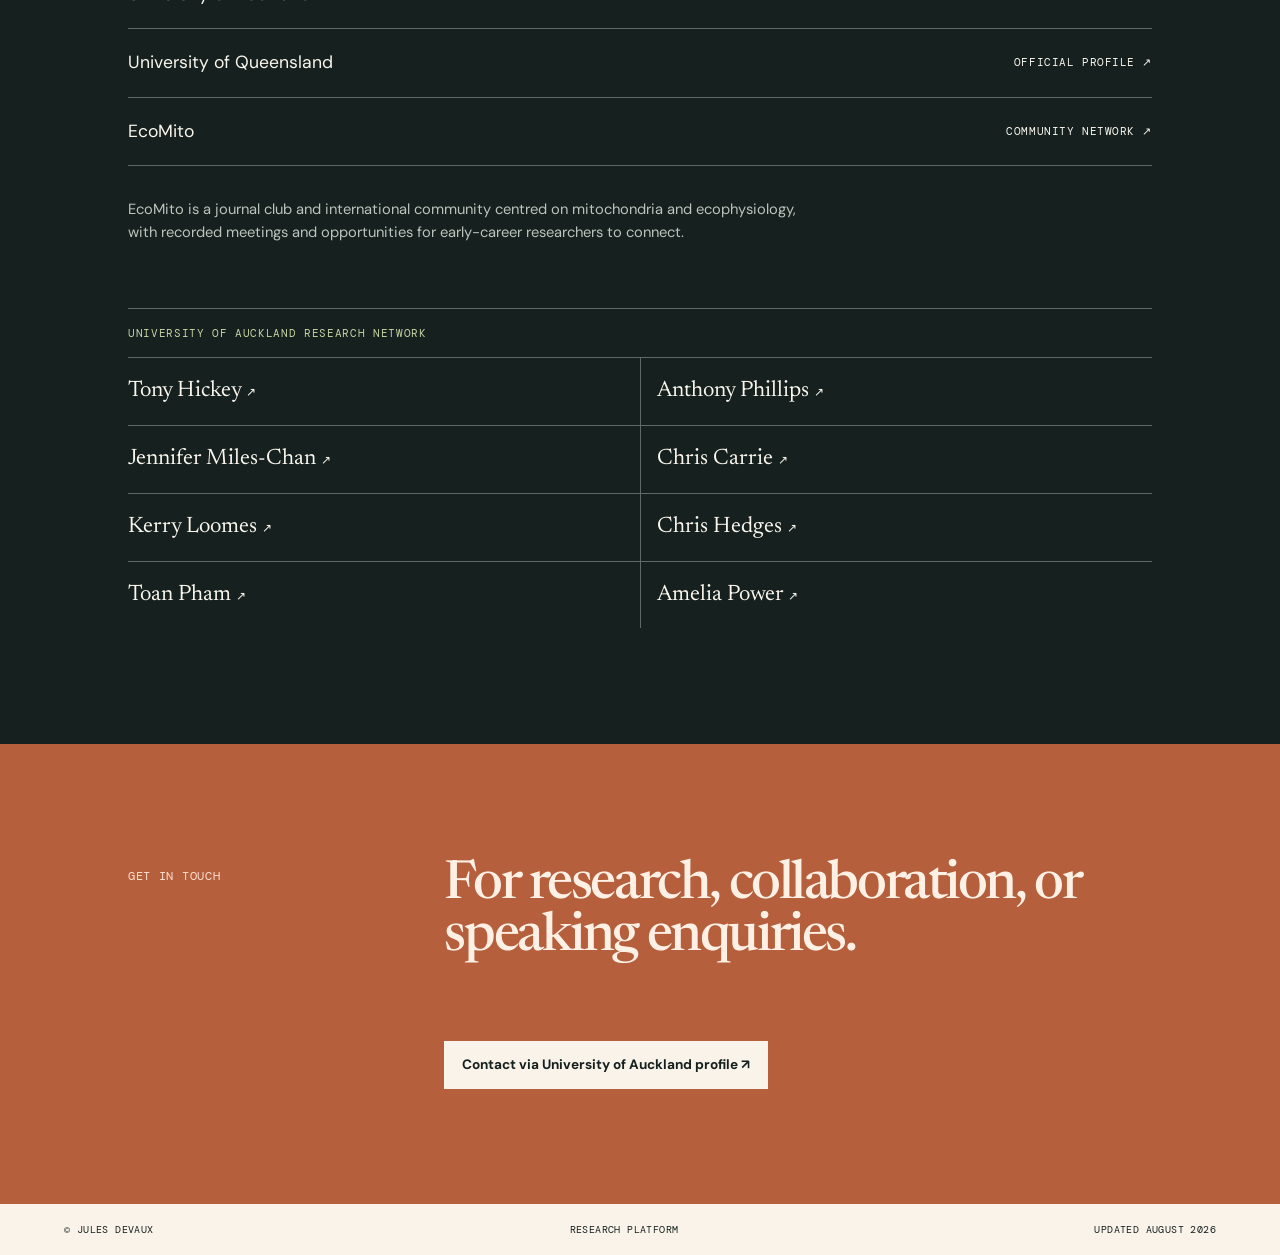
==== commit 1370438a: "Add profile and research visuals" ====
--- a/index.html
+++ b/index.html
@@ -29,6 +29,7 @@
           <p>Jules Devaux connects comparative physiology with mitochondrial medicine, organ preservation, environmental resilience, and biotechnology.</p>
           <a class="text-link" href="#platform">Explore the platform <span aria-hidden="true">↓</span></a>
         </div>
+        <figure class="portrait"><img src="assets/jules-devaux.jpg" alt="Jules Devaux" /><figcaption>Jules Devaux<br />University of Auckland</figcaption></figure>
         <div class="orbit" aria-hidden="true"><i></i><i></i><i></i><b></b></div>
       </section>
 
@@ -64,6 +65,8 @@
         <div><h2 id="evidence-title">No shortcuts from a good idea to a health claim.</h2><p>The platform distinguishes its peer-reviewed findings from active studies and exploratory opportunities. Any clinical, conservation, or commercial application must earn its place through appropriate validation, partnership, ethics, and regulatory pathways.</p></div>
       </section>
 
+      <section class="visual-research" aria-labelledby="visual-title"><div class="section-label">Research in view</div><div><h2 id="visual-title">Seeing mitochondrial function across scales.</h2><div class="visual-grid"><figure><img src="assets/mitochondrion-em.png" alt="Electron micrograph of a mitochondrion" /><figcaption>Electron microscopy: mitochondrial ultrastructure.</figcaption></figure><figure><img src="assets/respiration-trace.png" alt="Mitochondrial respiration trace" /><figcaption>High-resolution respirometry: a mitochondrial oxygen-consumption trace.</figcaption></figure></div><p class="visual-note">Images are drawn from Jules Devaux’s research materials and are presented as methods and research context—not as clinical claims or final outcomes.</p></div></section>
+
       <section class="network" id="network" aria-labelledby="network-title">
         <div class="section-heading"><div class="section-label">03 — People & connections</div><h2 id="network-title">Built across disciplines and borders.</h2></div>
         <p class="network-intro">The work is advanced through institutional research, clinical and sector collaboration, and a global community for mitochondrial ecophysiology.</p>
--- a/styles.css
+++ b/styles.css
@@ -2,3 +2,4 @@
 /* Interactive project cards and collaborator network */
 .project-card{color:var(--ink);text-decoration:none}.project-card:hover{background:#e9ece4}.project-card.featured:hover{background:#2d584d}.status b{float:right;font-weight:500}.people{display:grid;grid-template-columns:repeat(2,1fr);margin-top:4rem;border-top:1px solid #5d6b66}.people-title{grid-column:1/-1;margin:0;padding:1rem 0;font-family:"DM Mono",monospace;font-size:.68rem;text-transform:uppercase;letter-spacing:.06em;color:#c4d4a4}.people a{padding:1rem 0;color:#f9f6ee;text-decoration:none;border-top:1px solid #5d6b66;font-family:"Newsreader",serif;font-size:1.4rem}.people a:nth-of-type(odd){padding-right:1rem}.people a:nth-of-type(even){padding-left:1rem;border-left:1px solid #5d6b66}.people a:hover{color:#c4d4a4}.people a span{font-family:"DM Mono",monospace;font-size:.75rem}@media(max-width:700px){.people{grid-template-columns:1fr}.people a,.people a:nth-of-type(odd),.people a:nth-of-type(even){padding:1rem 0;border-left:0}}
 .project-detail{max-width:940px;margin:auto;padding:clamp(4rem,9vw,8rem) clamp(1.25rem,7vw,5rem)}.project-detail>.eyebrow{color:var(--moss);margin-bottom:2rem}.project-detail h1{font-family:"Newsreader",serif;font-size:clamp(3.5rem,7vw,6.3rem);line-height:.9;letter-spacing:-.06em;margin:0}.project-summary{max-width:650px;font-size:1.25rem;margin:2.5rem 0 5rem}.project-detail article{border-top:1px solid var(--line);padding:2.7rem 0}.project-detail h2{font-family:"Newsreader",serif;font-size:clamp(2.15rem,4vw,3.5rem);line-height:.95;letter-spacing:-.045em;margin:0 0 1rem}.project-detail article p{max-width:720px;font-size:1.05rem}.project-detail a{color:var(--pine)}.back{font-weight:700;text-decoration:none}.back:hover{color:var(--accent)}
+.portrait{position:absolute;right:clamp(1.25rem,10vw,10rem);top:clamp(8rem,18vw,13rem);z-index:2;margin:0;text-align:right}.portrait img{display:block;width:clamp(104px,12vw,155px);border-radius:50%;border:5px solid #d9e2ce;filter:grayscale(1)}.portrait figcaption{margin-top:.7rem;font-family:"DM Mono",monospace;font-size:.62rem;letter-spacing:.04em;text-transform:uppercase;color:#d9e2ce}.visual-research{display:grid;grid-template-columns:minmax(150px,.55fr) minmax(0,1.45fr);gap:3rem;padding:clamp(4.5rem,9vw,9rem) clamp(1.25rem,10vw,10rem);background:#f5f3ed}.visual-research h2{font-family:"Newsreader",serif;font-size:clamp(2.35rem,4.2vw,4.3rem);font-weight:500;line-height:.98;letter-spacing:-.045em;margin:0 0 2rem}.visual-grid{display:grid;grid-template-columns:1fr 1fr;gap:1rem}.visual-grid figure{margin:0;background:#e5e7dd}.visual-grid img{width:100%;aspect-ratio:1.15;object-fit:cover;display:block}.visual-grid figcaption{padding:.8rem;font-family:"DM Mono",monospace;font-size:.64rem;letter-spacing:.03em;text-transform:uppercase}.visual-note{font-size:.82rem;color:#51605b;margin-top:1rem}@media(max-width:700px){.portrait{position:relative;right:auto;top:auto;margin-top:2rem;text-align:left}.portrait img{width:110px}.visual-research{grid-template-columns:1fr;gap:1.3rem}.visual-grid{grid-template-columns:1fr}}
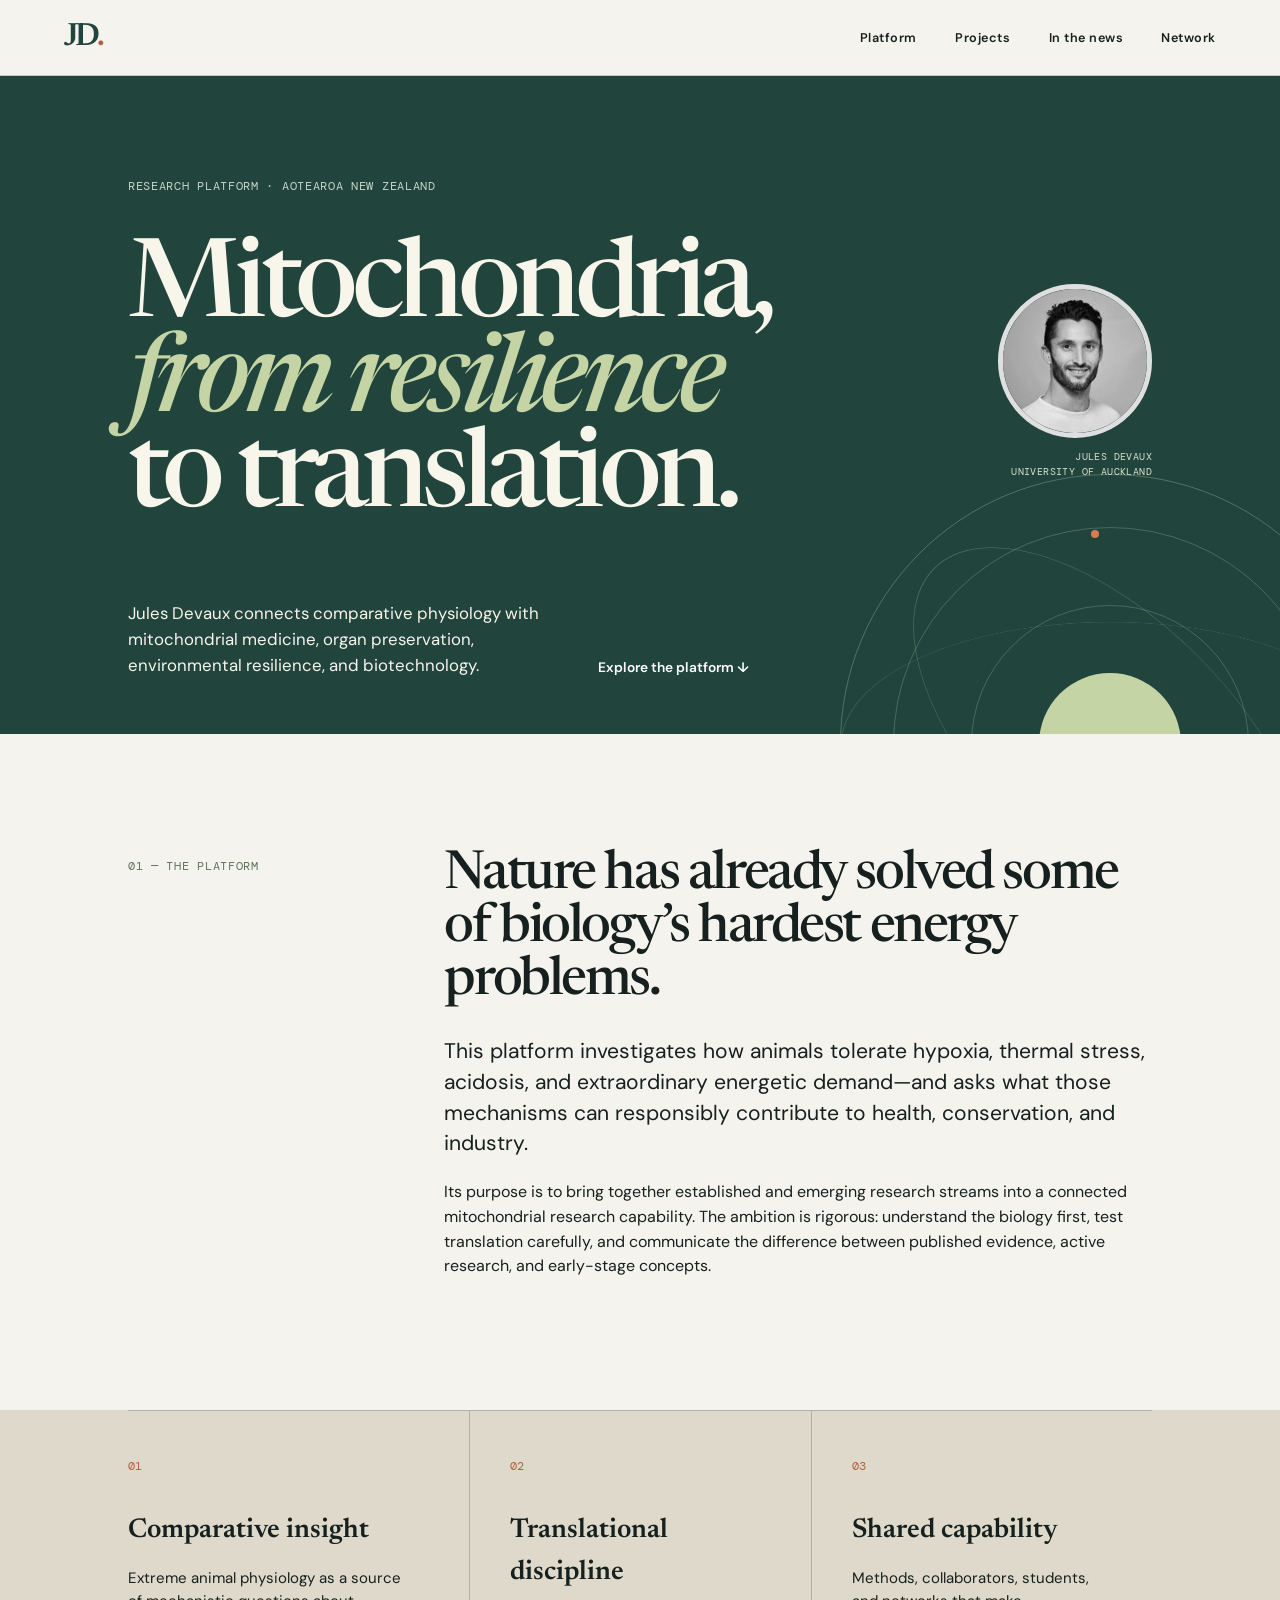
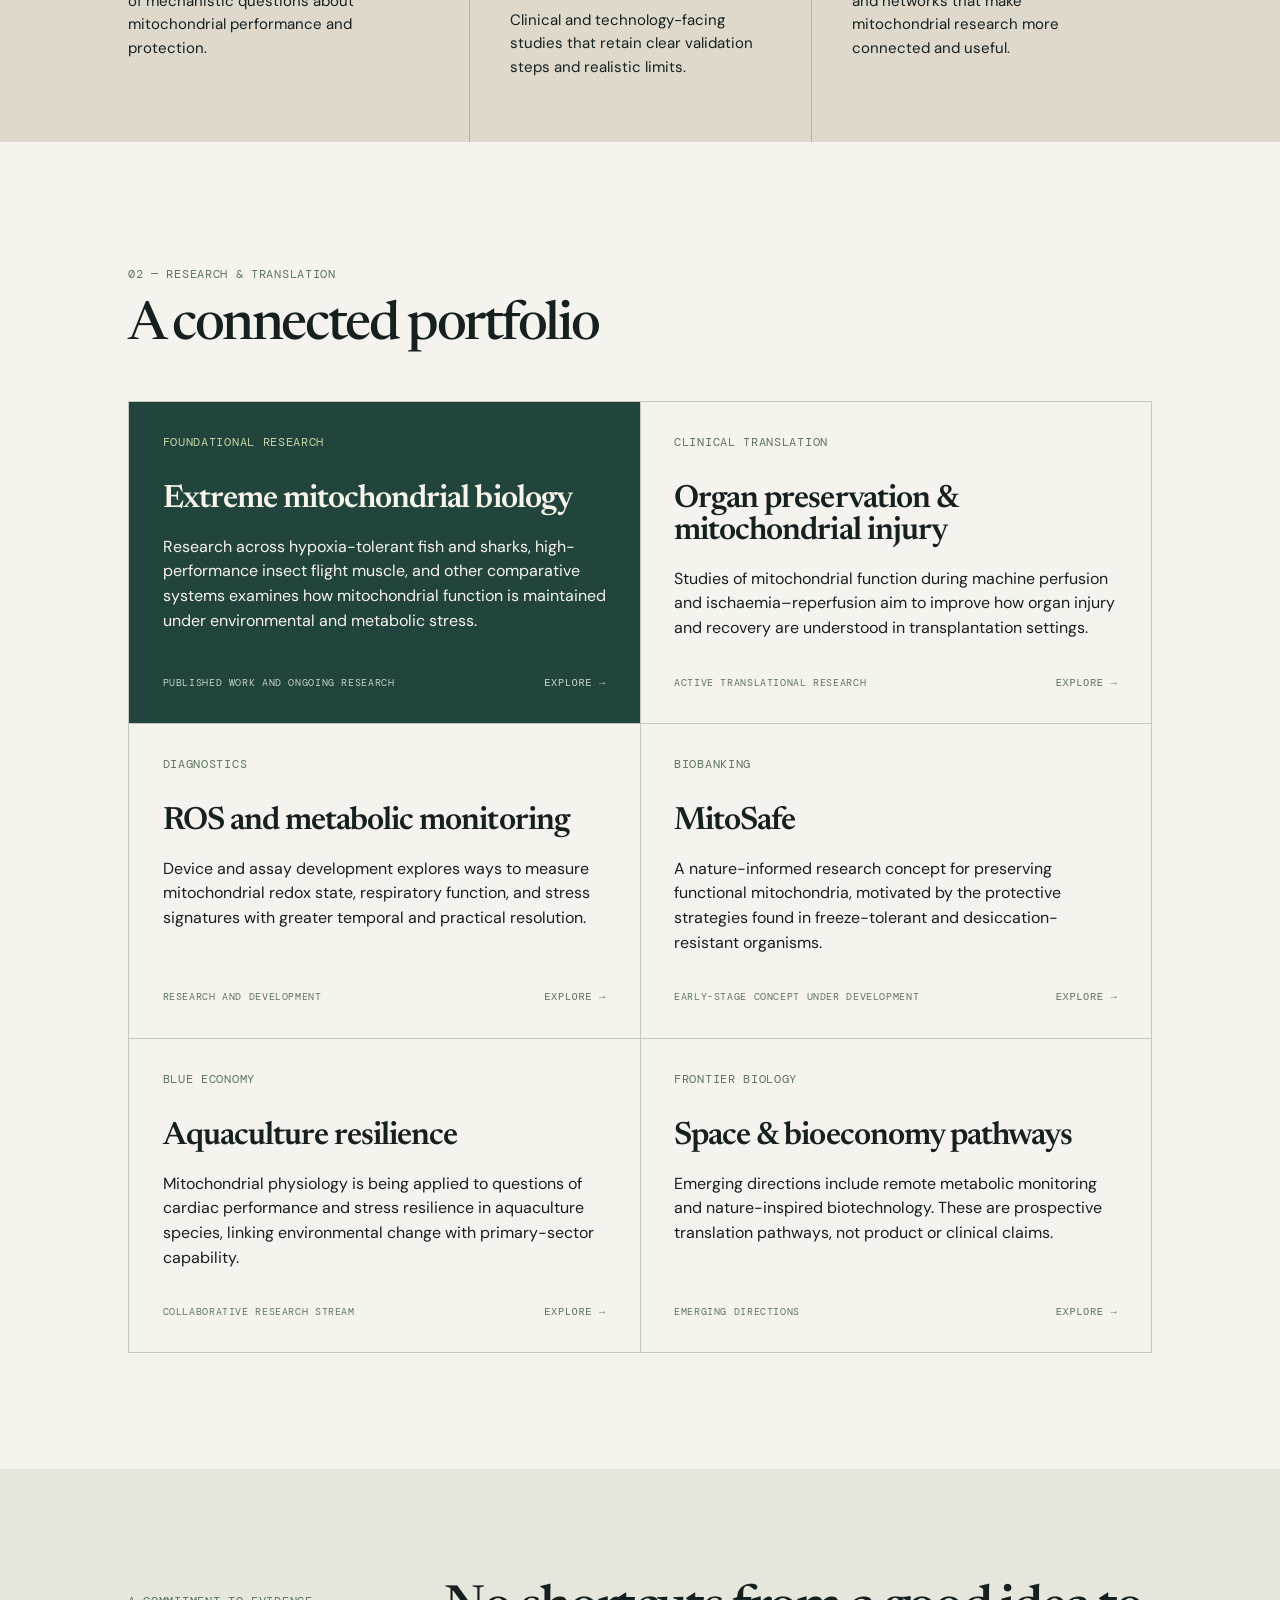
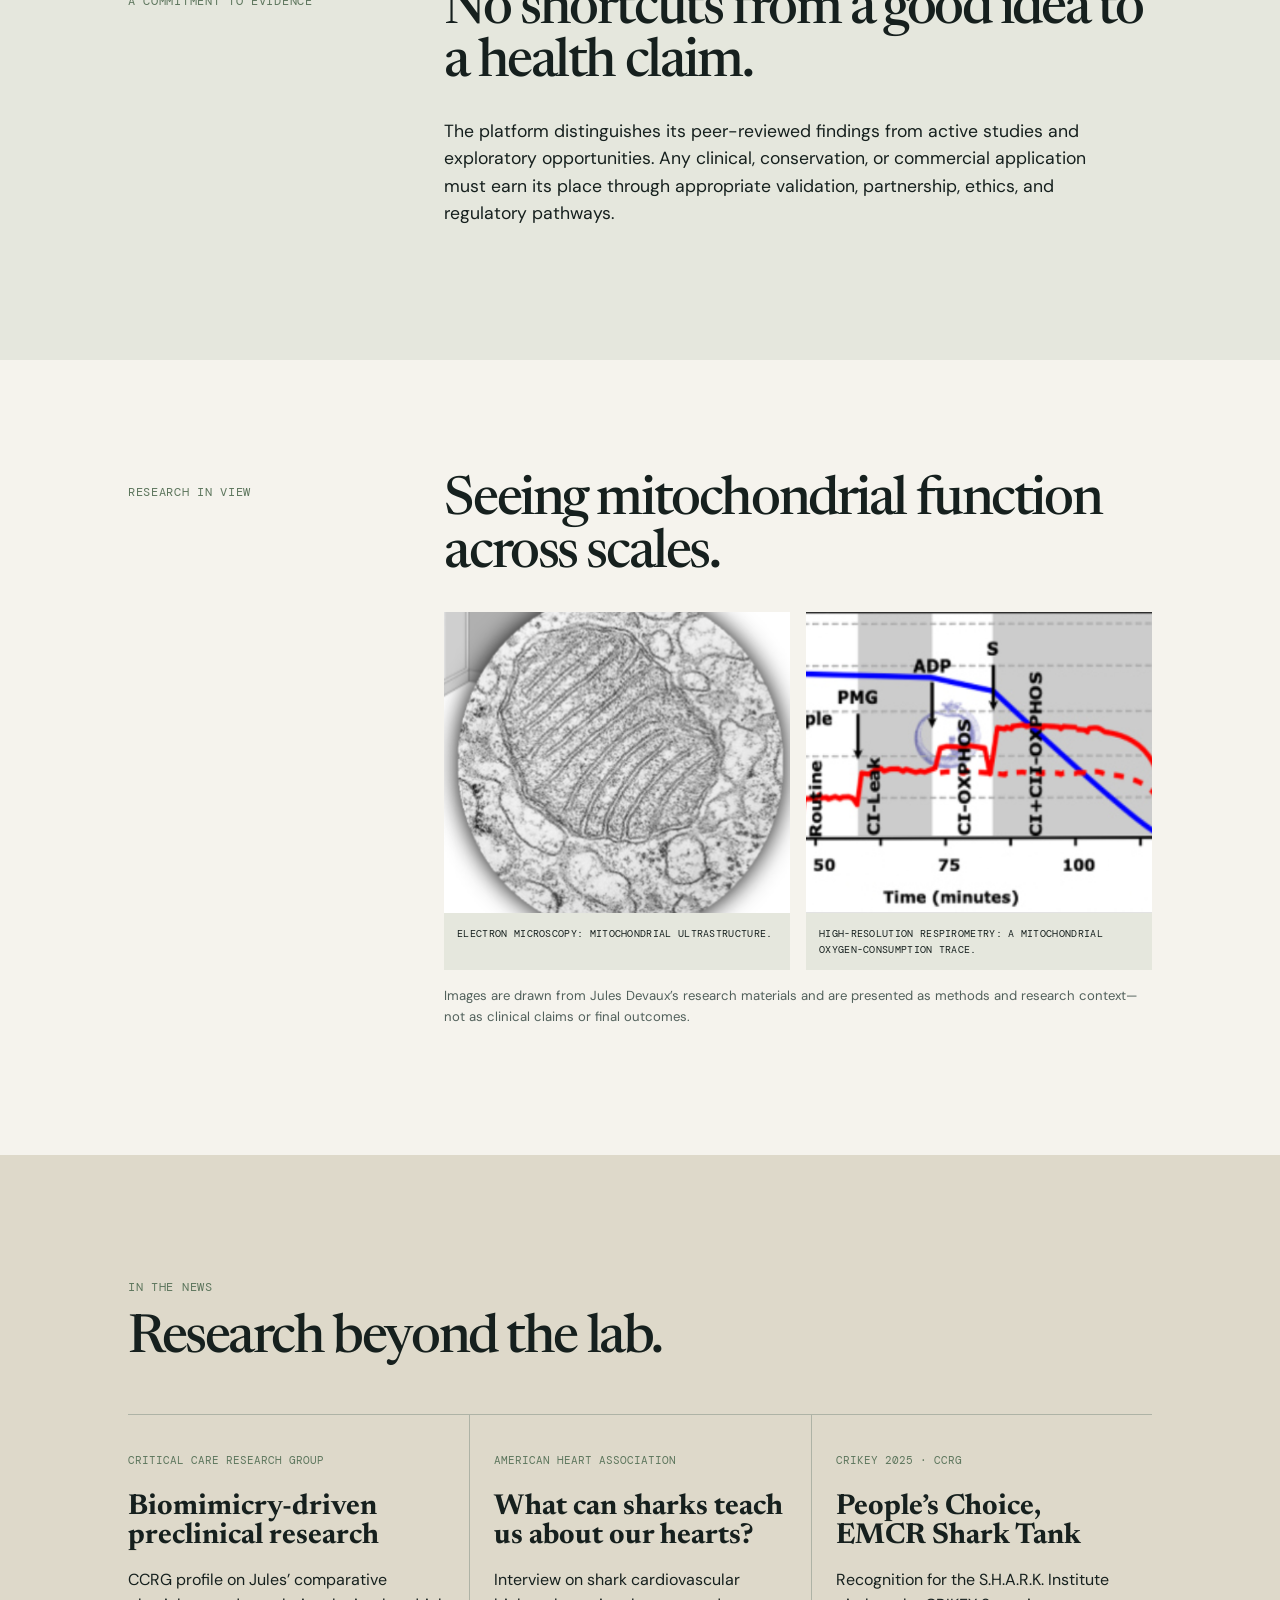
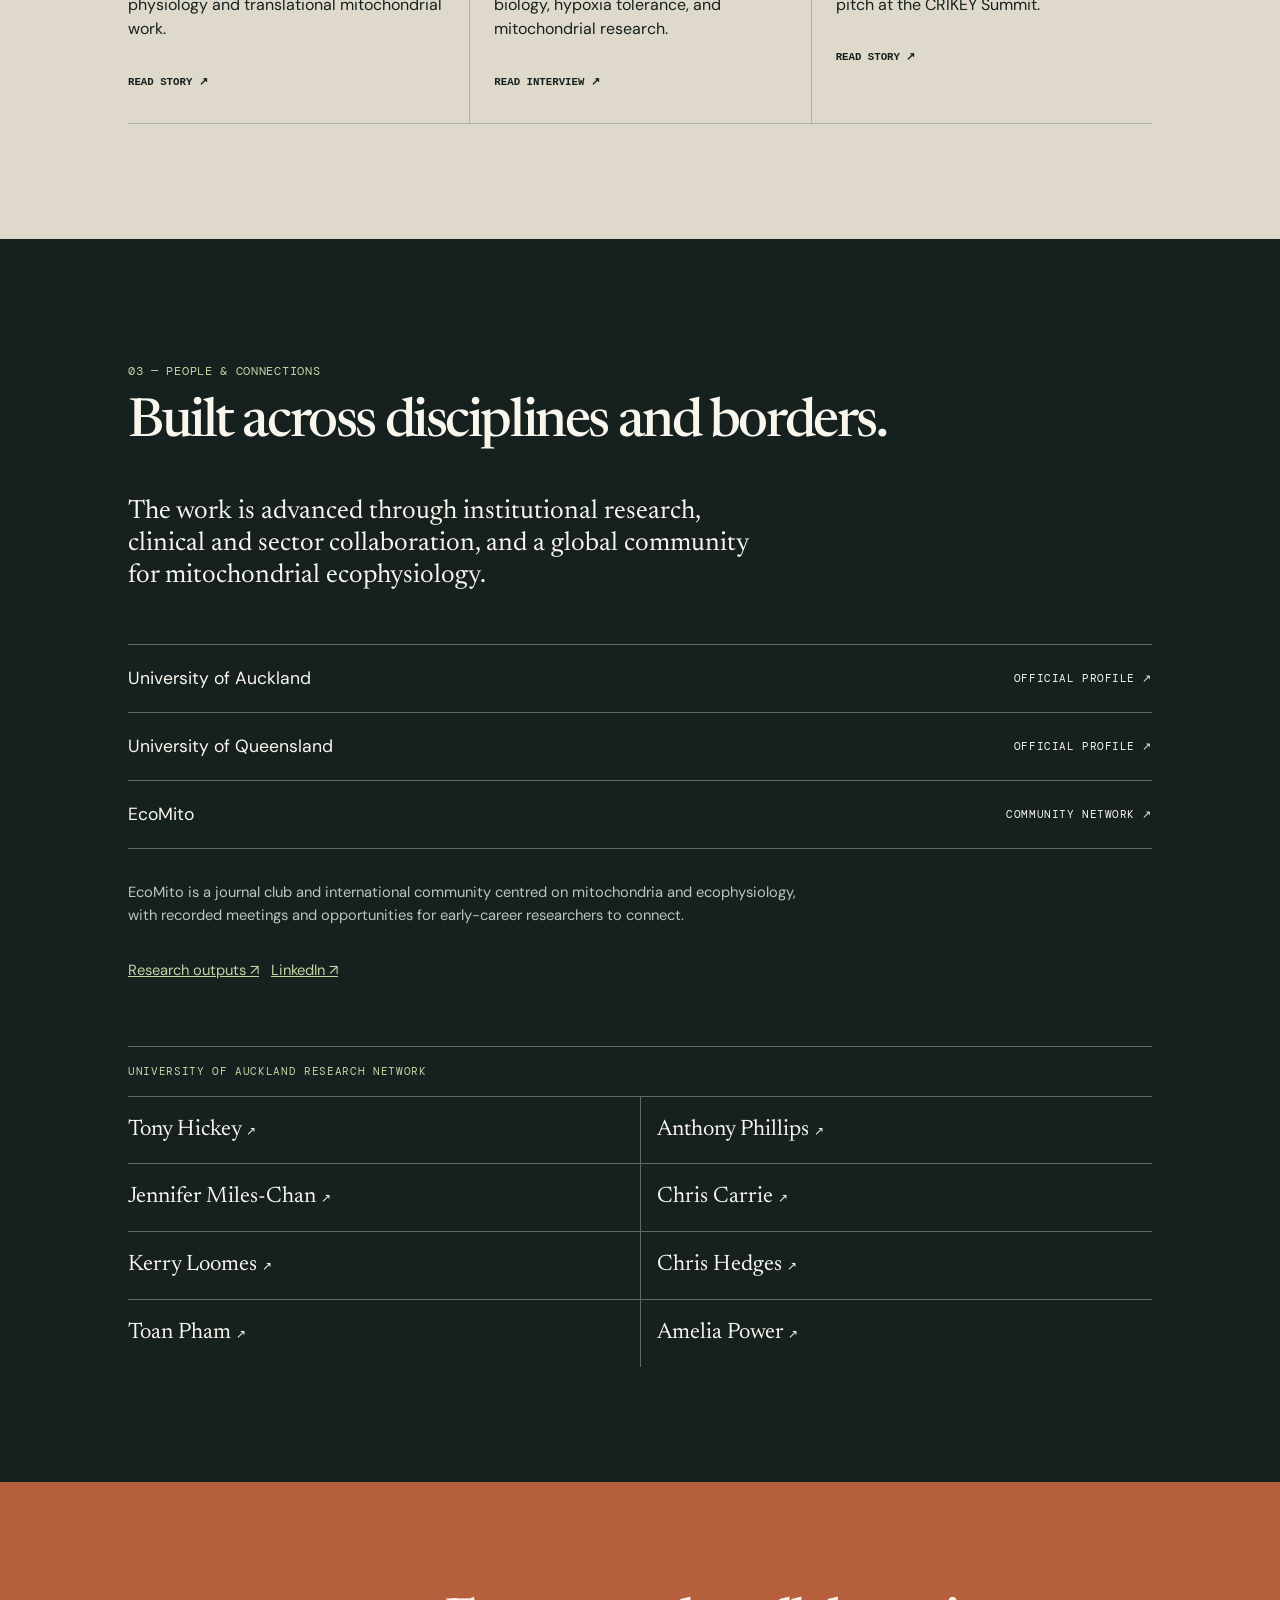
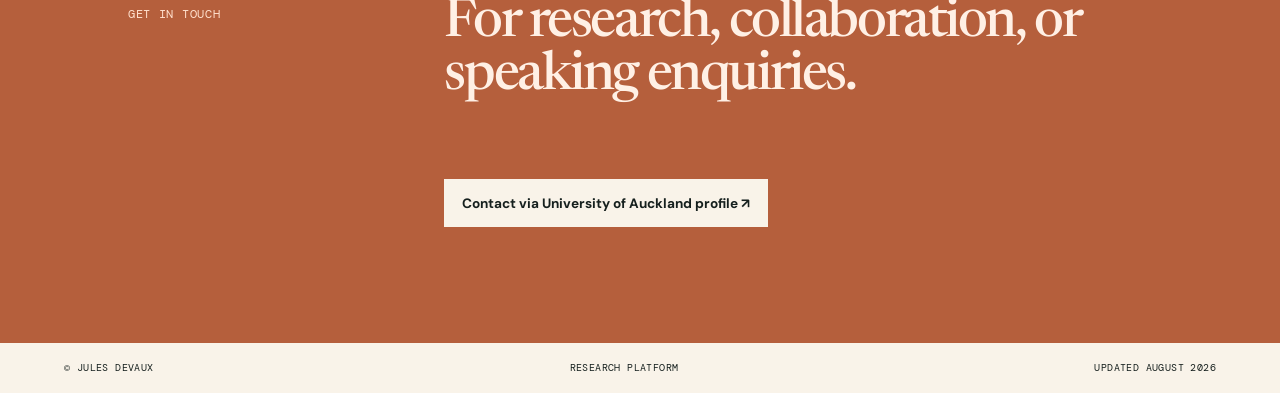
==== commit 5c70e287: "Add news, research links, and project visuals" ====
--- a/index.html
+++ b/index.html
@@ -17,6 +17,7 @@
       <nav aria-label="Primary navigation">
         <a href="#platform">Platform</a>
         <a href="#projects">Projects</a>
+        <a href="#news">In the news</a>
         <a href="#network">Network</a>
       </nav>
     </header>
@@ -67,6 +68,8 @@
 
       <section class="visual-research" aria-labelledby="visual-title"><div class="section-label">Research in view</div><div><h2 id="visual-title">Seeing mitochondrial function across scales.</h2><div class="visual-grid"><figure><img src="assets/mitochondrion-em.png" alt="Electron micrograph of a mitochondrion" /><figcaption>Electron microscopy: mitochondrial ultrastructure.</figcaption></figure><figure><img src="assets/respiration-trace.png" alt="Mitochondrial respiration trace" /><figcaption>High-resolution respirometry: a mitochondrial oxygen-consumption trace.</figcaption></figure></div><p class="visual-note">Images are drawn from Jules Devaux’s research materials and are presented as methods and research context—not as clinical claims or final outcomes.</p></div></section>
 
+      <section class="news" id="news" aria-labelledby="news-title"><div class="section-heading"><div class="section-label">In the news</div><h2 id="news-title">Research beyond the lab.</h2></div><div class="news-grid"><a href="https://www.ccrg.org.au/news/jules-devaux" target="_blank" rel="noreferrer"><span>Critical Care Research Group</span><h3>Biomimicry-driven preclinical research</h3><p>CCRG profile on Jules’ comparative physiology and translational mitochondrial work.</p><b>Read story ↗</b></a><a href="https://www.heart.org/en/news/2024/07/08/what-can-sharks-teach-us-about-our-hearts" target="_blank" rel="noreferrer"><span>American Heart Association</span><h3>What can sharks teach us about our hearts?</h3><p>Interview on shark cardiovascular biology, hypoxia tolerance, and mitochondrial research.</p><b>Read interview ↗</b></a><a href="https://www.ccrg.org.au/news/crikey-emcr-shark-tank" target="_blank" rel="noreferrer"><span>CRIKEY 2025 · CCRG</span><h3>People’s Choice, EMCR Shark Tank</h3><p>Recognition for the S.H.A.R.K. Institute pitch at the CRIKEY Summit.</p><b>Read story ↗</b></a></div></section>
+
       <section class="network" id="network" aria-labelledby="network-title">
         <div class="section-heading"><div class="section-label">03 — People & connections</div><h2 id="network-title">Built across disciplines and borders.</h2></div>
         <p class="network-intro">The work is advanced through institutional research, clinical and sector collaboration, and a global community for mitochondrial ecophysiology.</p>
@@ -76,6 +79,7 @@
           <a href="https://sites.google.com/view/ecomito/home?authuser=0" target="_blank" rel="noreferrer"><span>EcoMito</span><strong>Community network ↗</strong></a>
         </div>
         <p class="network-note">EcoMito is a journal club and international community centred on mitochondria and ecophysiology, with recorded meetings and opportunities for early-career researchers to connect.</p>
+        <p class="network-note"><a href="https://profiles.auckland.ac.nz/j-devaux/publications" target="_blank" rel="noreferrer">Research outputs ↗</a> &nbsp; <a href="https://www.linkedin.com/in/julesdevaux/" target="_blank" rel="noreferrer">LinkedIn ↗</a></p>
         <div class="people" aria-label="University of Auckland research network">
           <p class="people-title">University of Auckland research network</p>
           <a href="https://profiles.auckland.ac.nz/a-hickey" target="_blank" rel="noreferrer">Tony Hickey <span>↗</span></a><a href="https://profiles.auckland.ac.nz/a-phillips" target="_blank" rel="noreferrer">Anthony Phillips <span>↗</span></a><a href="https://profiles.auckland.ac.nz/j-miles-chan" target="_blank" rel="noreferrer">Jennifer Miles-Chan <span>↗</span></a><a href="https://profiles.auckland.ac.nz/chris-carrie" target="_blank" rel="noreferrer">Chris Carrie <span>↗</span></a><a href="https://profiles.auckland.ac.nz/k-loomes" target="_blank" rel="noreferrer">Kerry Loomes <span>↗</span></a><a href="https://profiles.auckland.ac.nz/c-hedges" target="_blank" rel="noreferrer">Chris Hedges <span>↗</span></a><a href="https://profiles.auckland.ac.nz/toan-pham" target="_blank" rel="noreferrer">Toan Pham <span>↗</span></a><a href="https://profiles.auckland.ac.nz/a-power" target="_blank" rel="noreferrer">Amelia Power <span>↗</span></a>
--- a/styles.css
+++ b/styles.css
@@ -2,4 +2,5 @@
 /* Interactive project cards and collaborator network */
 .project-card{color:var(--ink);text-decoration:none}.project-card:hover{background:#e9ece4}.project-card.featured:hover{background:#2d584d}.status b{float:right;font-weight:500}.people{display:grid;grid-template-columns:repeat(2,1fr);margin-top:4rem;border-top:1px solid #5d6b66}.people-title{grid-column:1/-1;margin:0;padding:1rem 0;font-family:"DM Mono",monospace;font-size:.68rem;text-transform:uppercase;letter-spacing:.06em;color:#c4d4a4}.people a{padding:1rem 0;color:#f9f6ee;text-decoration:none;border-top:1px solid #5d6b66;font-family:"Newsreader",serif;font-size:1.4rem}.people a:nth-of-type(odd){padding-right:1rem}.people a:nth-of-type(even){padding-left:1rem;border-left:1px solid #5d6b66}.people a:hover{color:#c4d4a4}.people a span{font-family:"DM Mono",monospace;font-size:.75rem}@media(max-width:700px){.people{grid-template-columns:1fr}.people a,.people a:nth-of-type(odd),.people a:nth-of-type(even){padding:1rem 0;border-left:0}}
 .project-detail{max-width:940px;margin:auto;padding:clamp(4rem,9vw,8rem) clamp(1.25rem,7vw,5rem)}.project-detail>.eyebrow{color:var(--moss);margin-bottom:2rem}.project-detail h1{font-family:"Newsreader",serif;font-size:clamp(3.5rem,7vw,6.3rem);line-height:.9;letter-spacing:-.06em;margin:0}.project-summary{max-width:650px;font-size:1.25rem;margin:2.5rem 0 5rem}.project-detail article{border-top:1px solid var(--line);padding:2.7rem 0}.project-detail h2{font-family:"Newsreader",serif;font-size:clamp(2.15rem,4vw,3.5rem);line-height:.95;letter-spacing:-.045em;margin:0 0 1rem}.project-detail article p{max-width:720px;font-size:1.05rem}.project-detail a{color:var(--pine)}.back{font-weight:700;text-decoration:none}.back:hover{color:var(--accent)}
+.news{padding:clamp(4.5rem,9vw,9rem) clamp(1.25rem,10vw,10rem);background:#ded9ca}.news-grid{display:grid;grid-template-columns:repeat(3,1fr);border-top:1px solid #aeb3a6}.news-grid a{padding:2rem 1.5rem 2rem 0;color:var(--ink);text-decoration:none;border-bottom:1px solid #aeb3a6}.news-grid a+a{padding-left:1.5rem;border-left:1px solid #aeb3a6}.news-grid a:hover{color:var(--pine)}.news-grid span{font-family:"DM Mono",monospace;font-size:.67rem;text-transform:uppercase;color:var(--moss)}.news-grid h3{font-family:"Newsreader",serif;font-size:1.8rem;line-height:1;margin:1.4rem 0 .7rem}.news-grid b{display:block;margin-top:2rem;font-family:"DM Mono",monospace;font-size:.67rem;text-transform:uppercase}.network-note a{color:#c4d4a4}.project-detail:before{content:"";display:block;width:100%;height:180px;margin:0 0 2.5rem;background:#e5e7dd url('../assets/mitosafe-concept.png') center/contain no-repeat}.project-detail article:nth-of-type(2):before{content:"";display:block;width:220px;height:160px;float:right;margin:0 0 1rem 1.5rem;background:url('../assets/respiration-trace.png') center/contain no-repeat}@media(max-width:700px){.news-grid{grid-template-columns:1fr}.news-grid a,.news-grid a+a{padding:1.5rem 0;border-left:0}}
 .portrait{position:absolute;right:clamp(1.25rem,10vw,10rem);top:clamp(8rem,18vw,13rem);z-index:2;margin:0;text-align:right}.portrait img{display:block;width:clamp(104px,12vw,155px);border-radius:50%;border:5px solid #d9e2ce;filter:grayscale(1)}.portrait figcaption{margin-top:.7rem;font-family:"DM Mono",monospace;font-size:.62rem;letter-spacing:.04em;text-transform:uppercase;color:#d9e2ce}.visual-research{display:grid;grid-template-columns:minmax(150px,.55fr) minmax(0,1.45fr);gap:3rem;padding:clamp(4.5rem,9vw,9rem) clamp(1.25rem,10vw,10rem);background:#f5f3ed}.visual-research h2{font-family:"Newsreader",serif;font-size:clamp(2.35rem,4.2vw,4.3rem);font-weight:500;line-height:.98;letter-spacing:-.045em;margin:0 0 2rem}.visual-grid{display:grid;grid-template-columns:1fr 1fr;gap:1rem}.visual-grid figure{margin:0;background:#e5e7dd}.visual-grid img{width:100%;aspect-ratio:1.15;object-fit:cover;display:block}.visual-grid figcaption{padding:.8rem;font-family:"DM Mono",monospace;font-size:.64rem;letter-spacing:.03em;text-transform:uppercase}.visual-note{font-size:.82rem;color:#51605b;margin-top:1rem}@media(max-width:700px){.portrait{position:relative;right:auto;top:auto;margin-top:2rem;text-align:left}.portrait img{width:110px}.visual-research{grid-template-columns:1fr;gap:1.3rem}.visual-grid{grid-template-columns:1fr}}
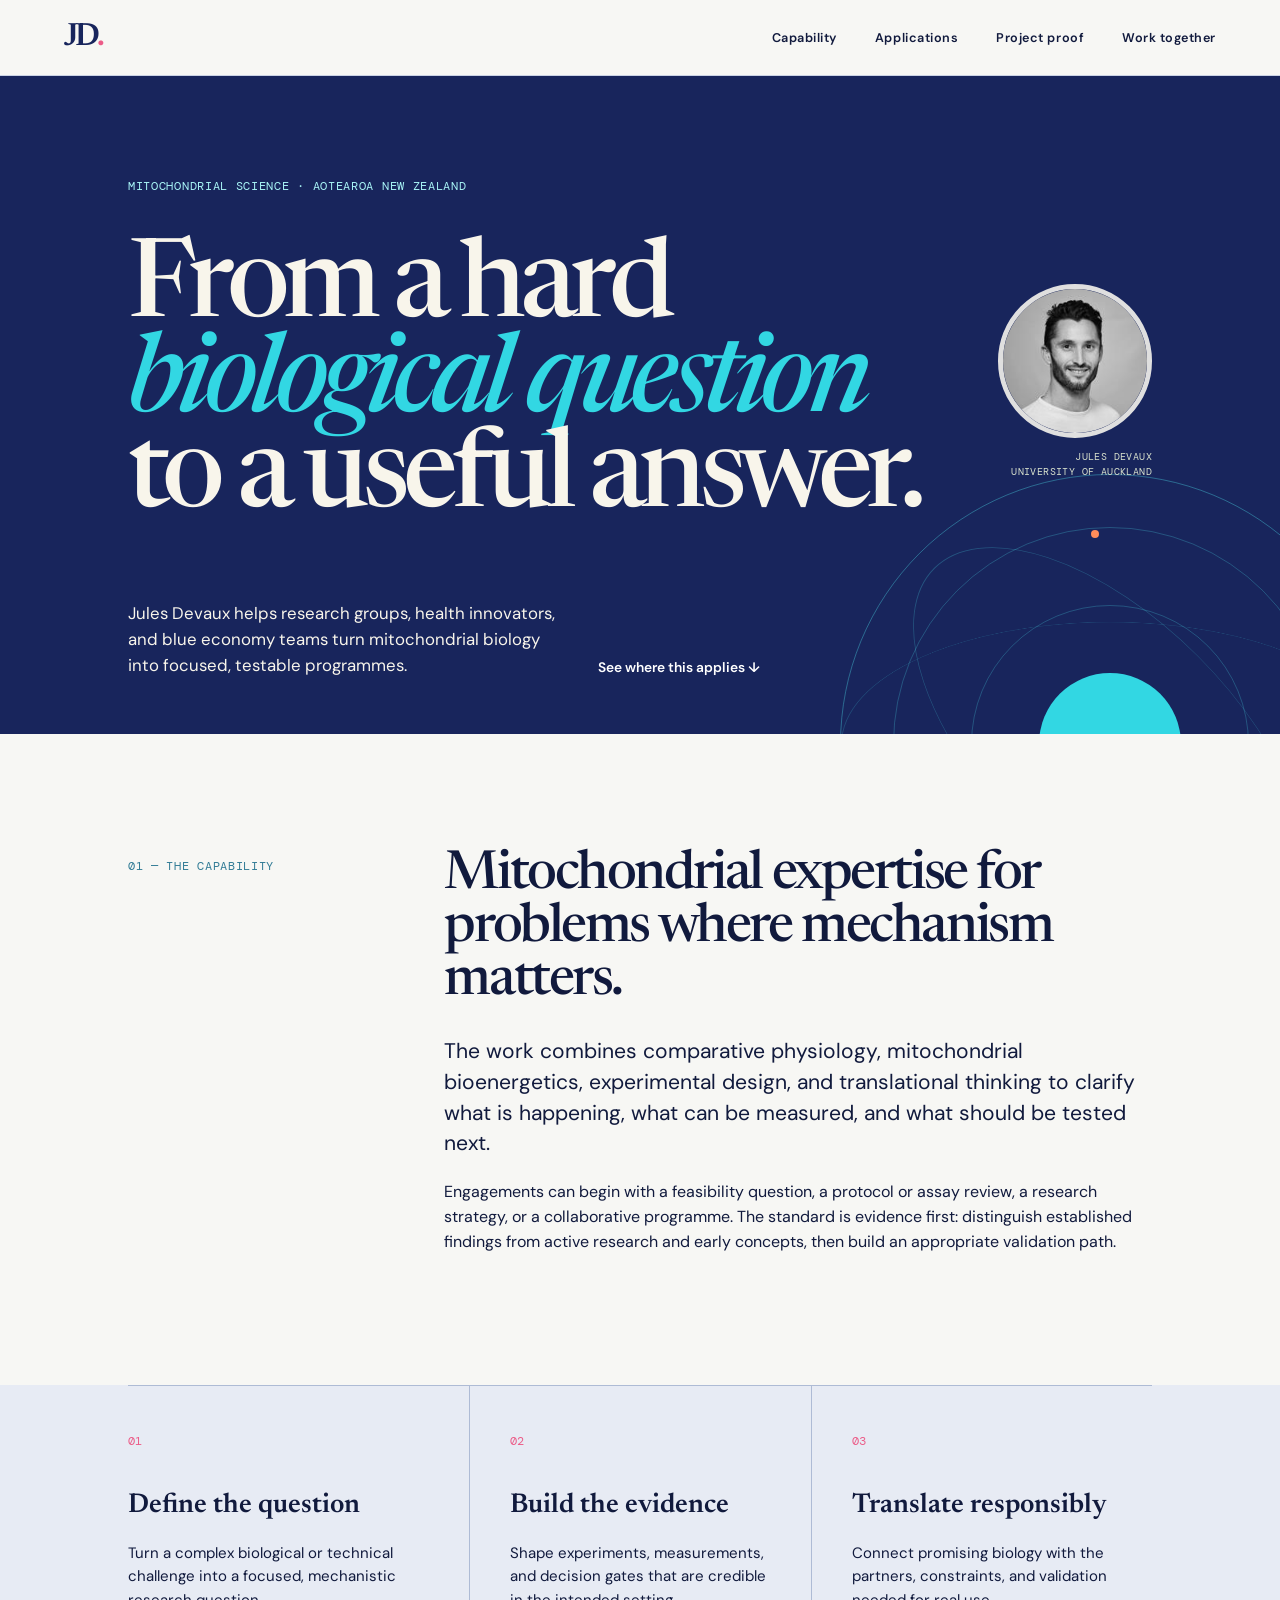
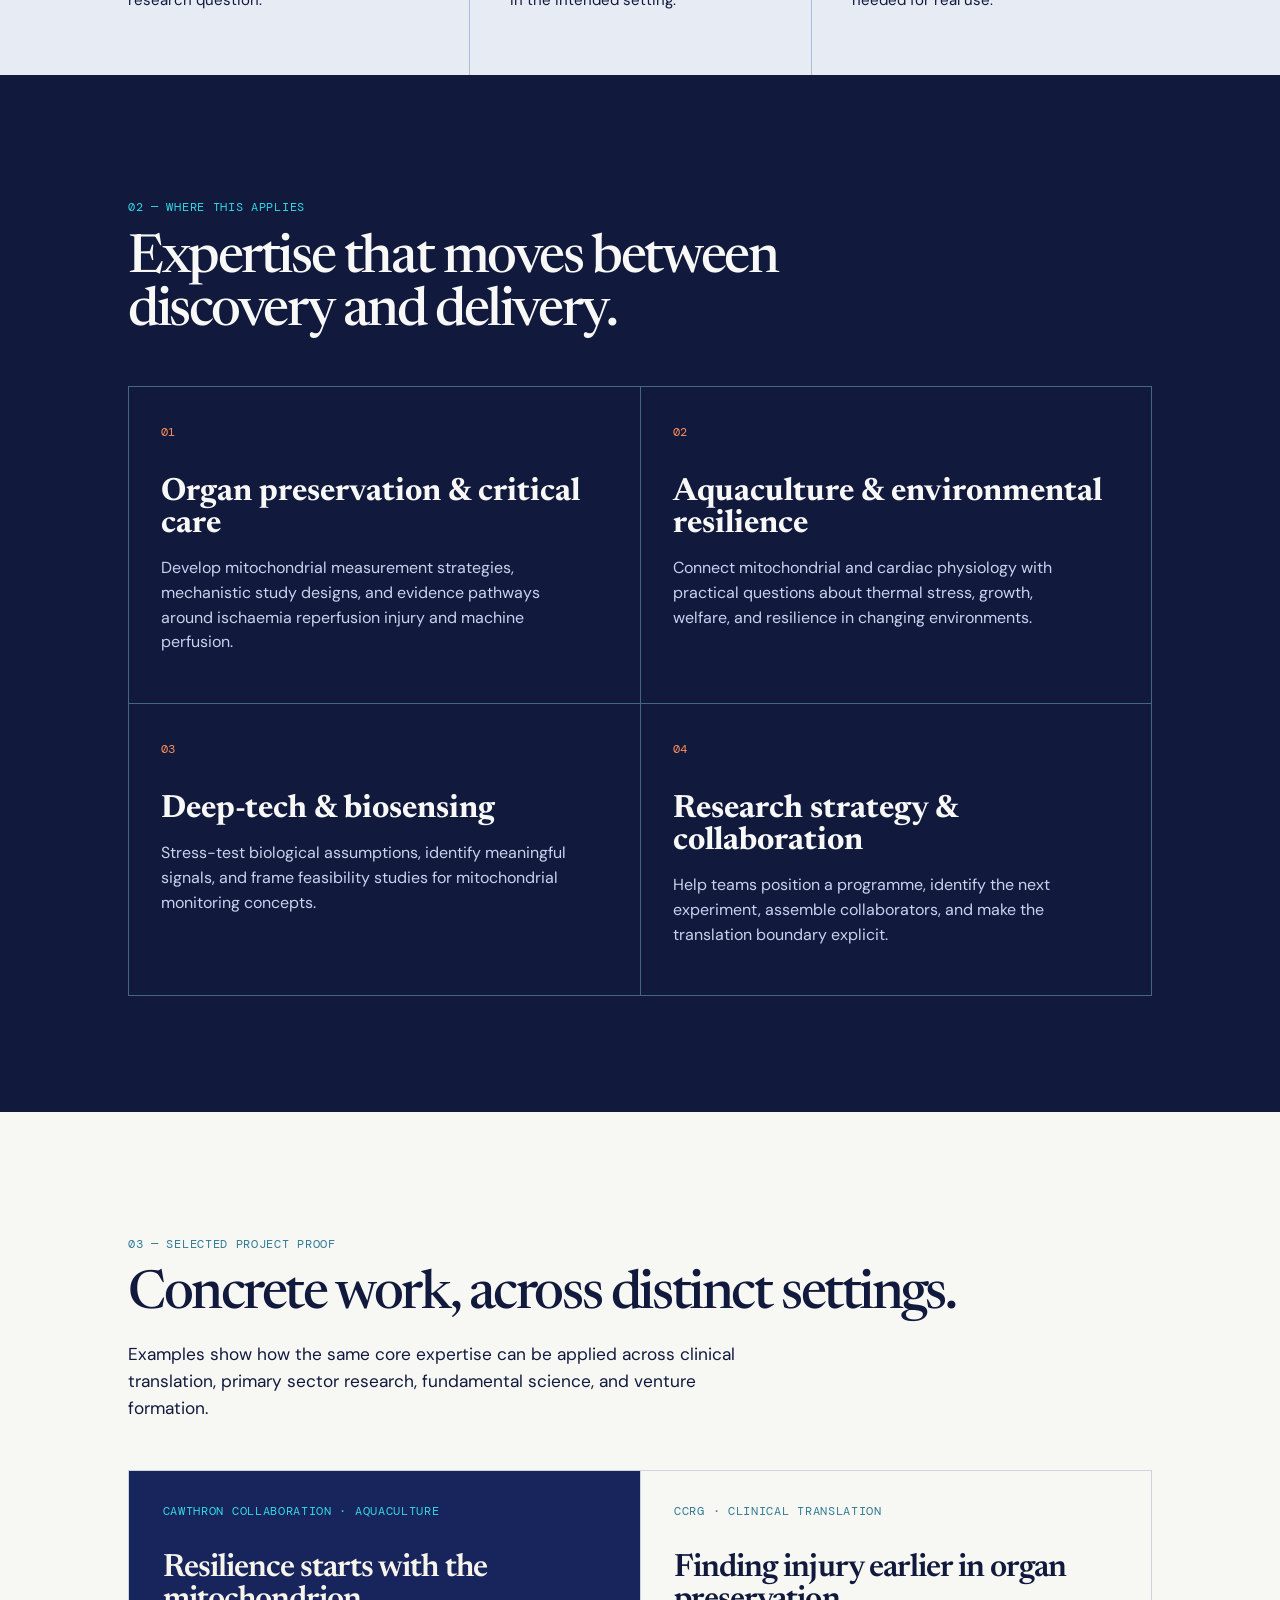
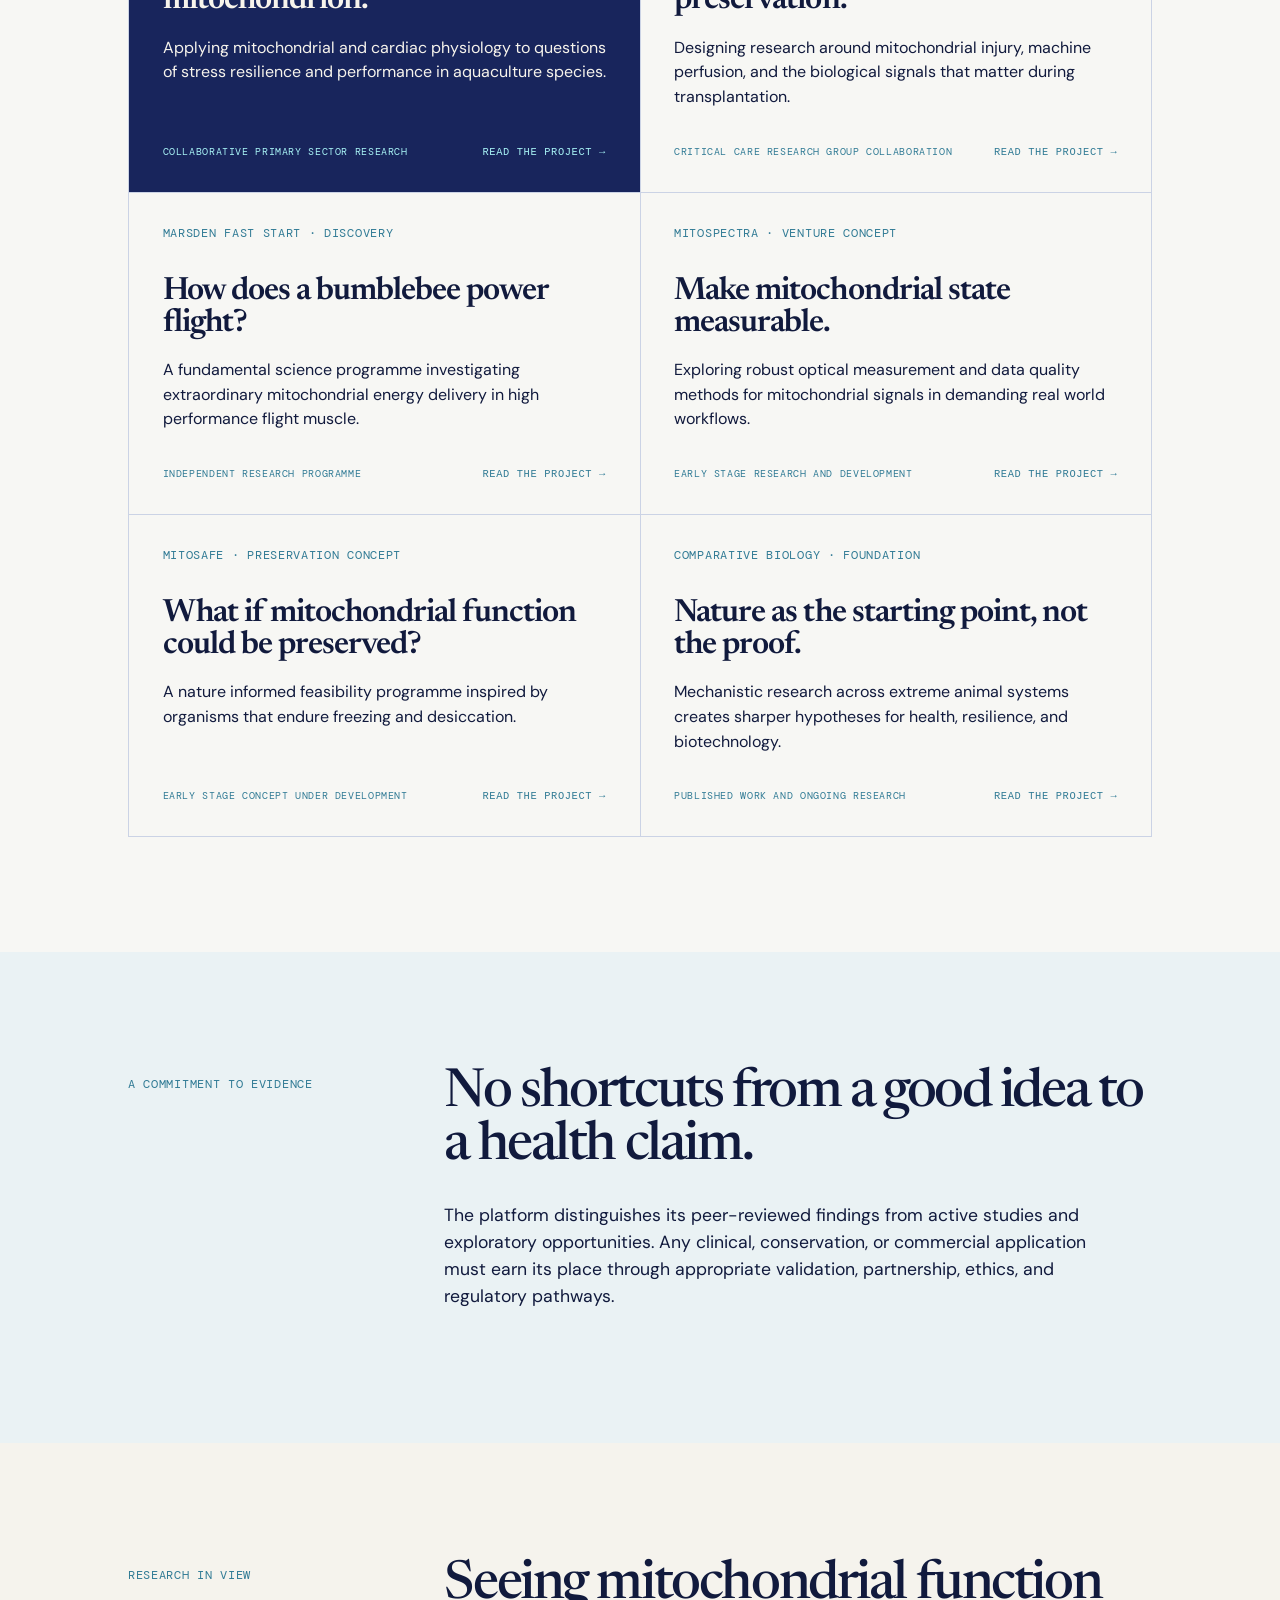
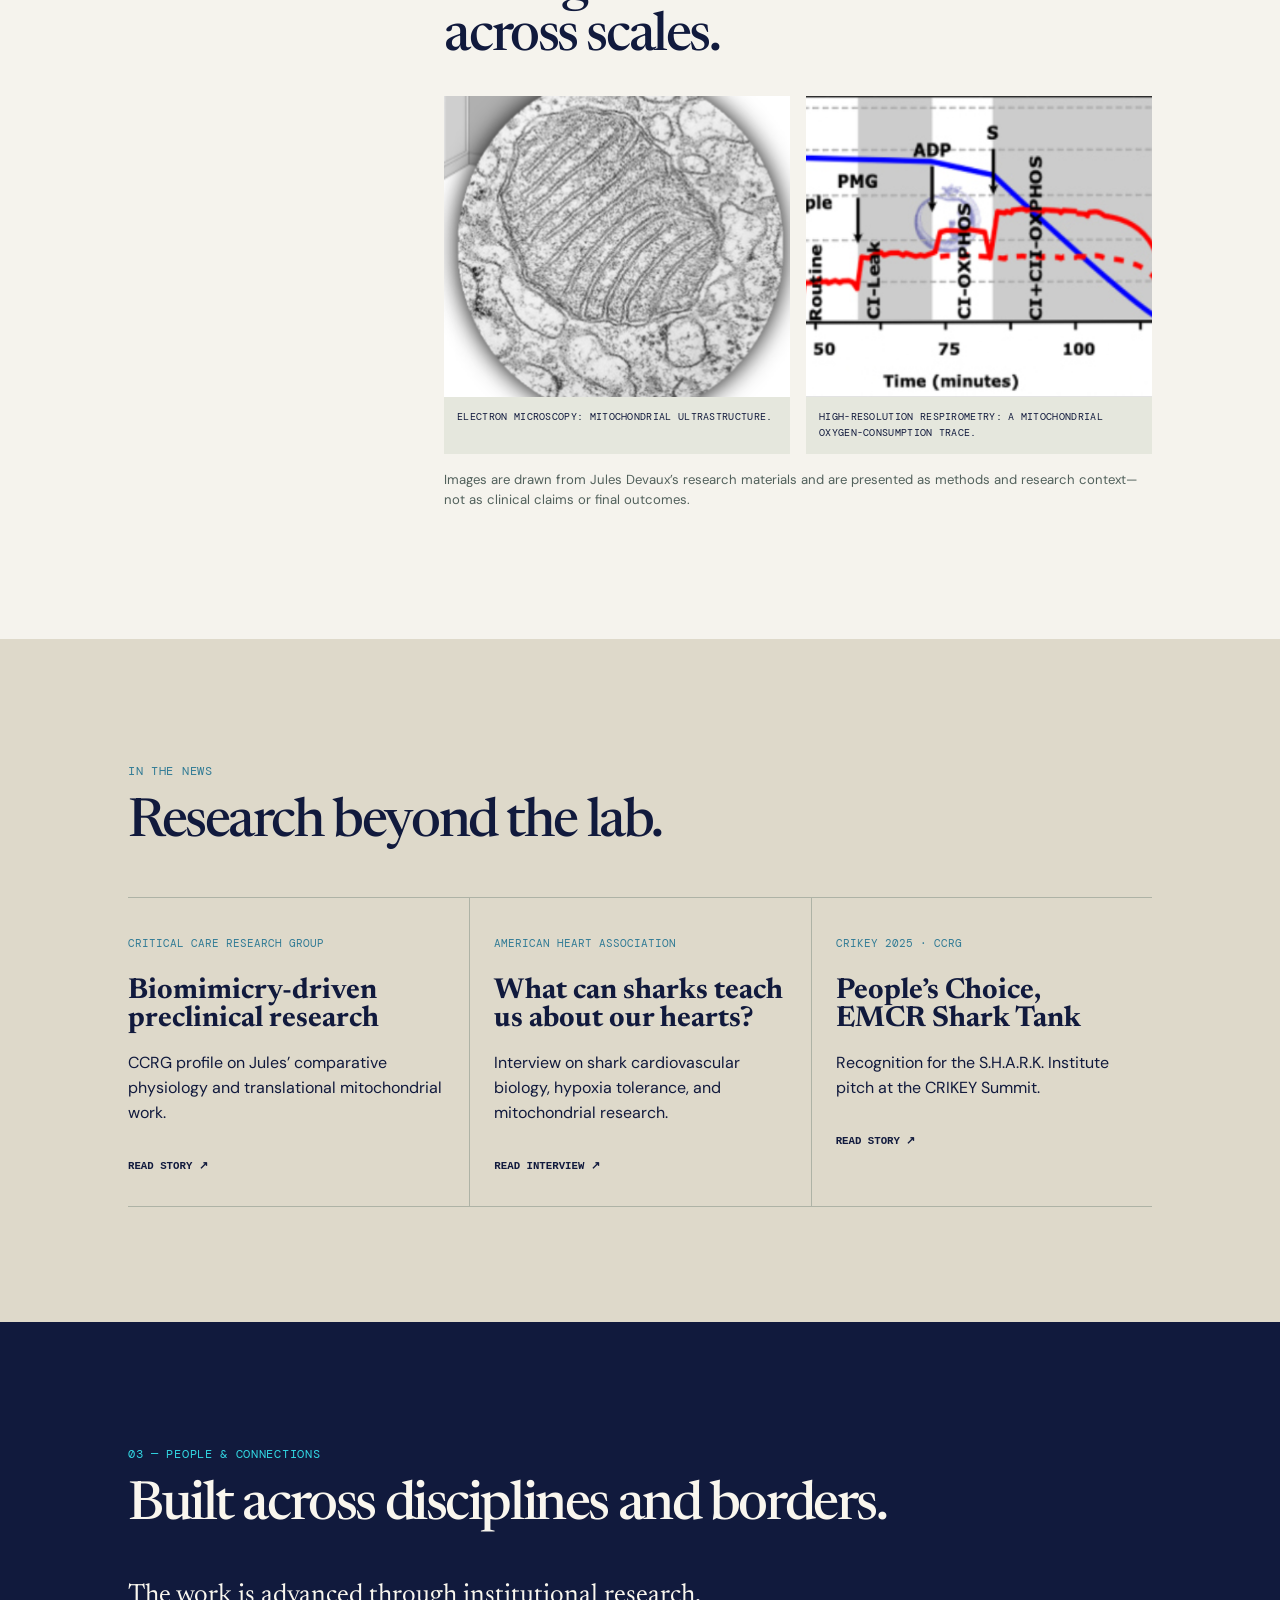
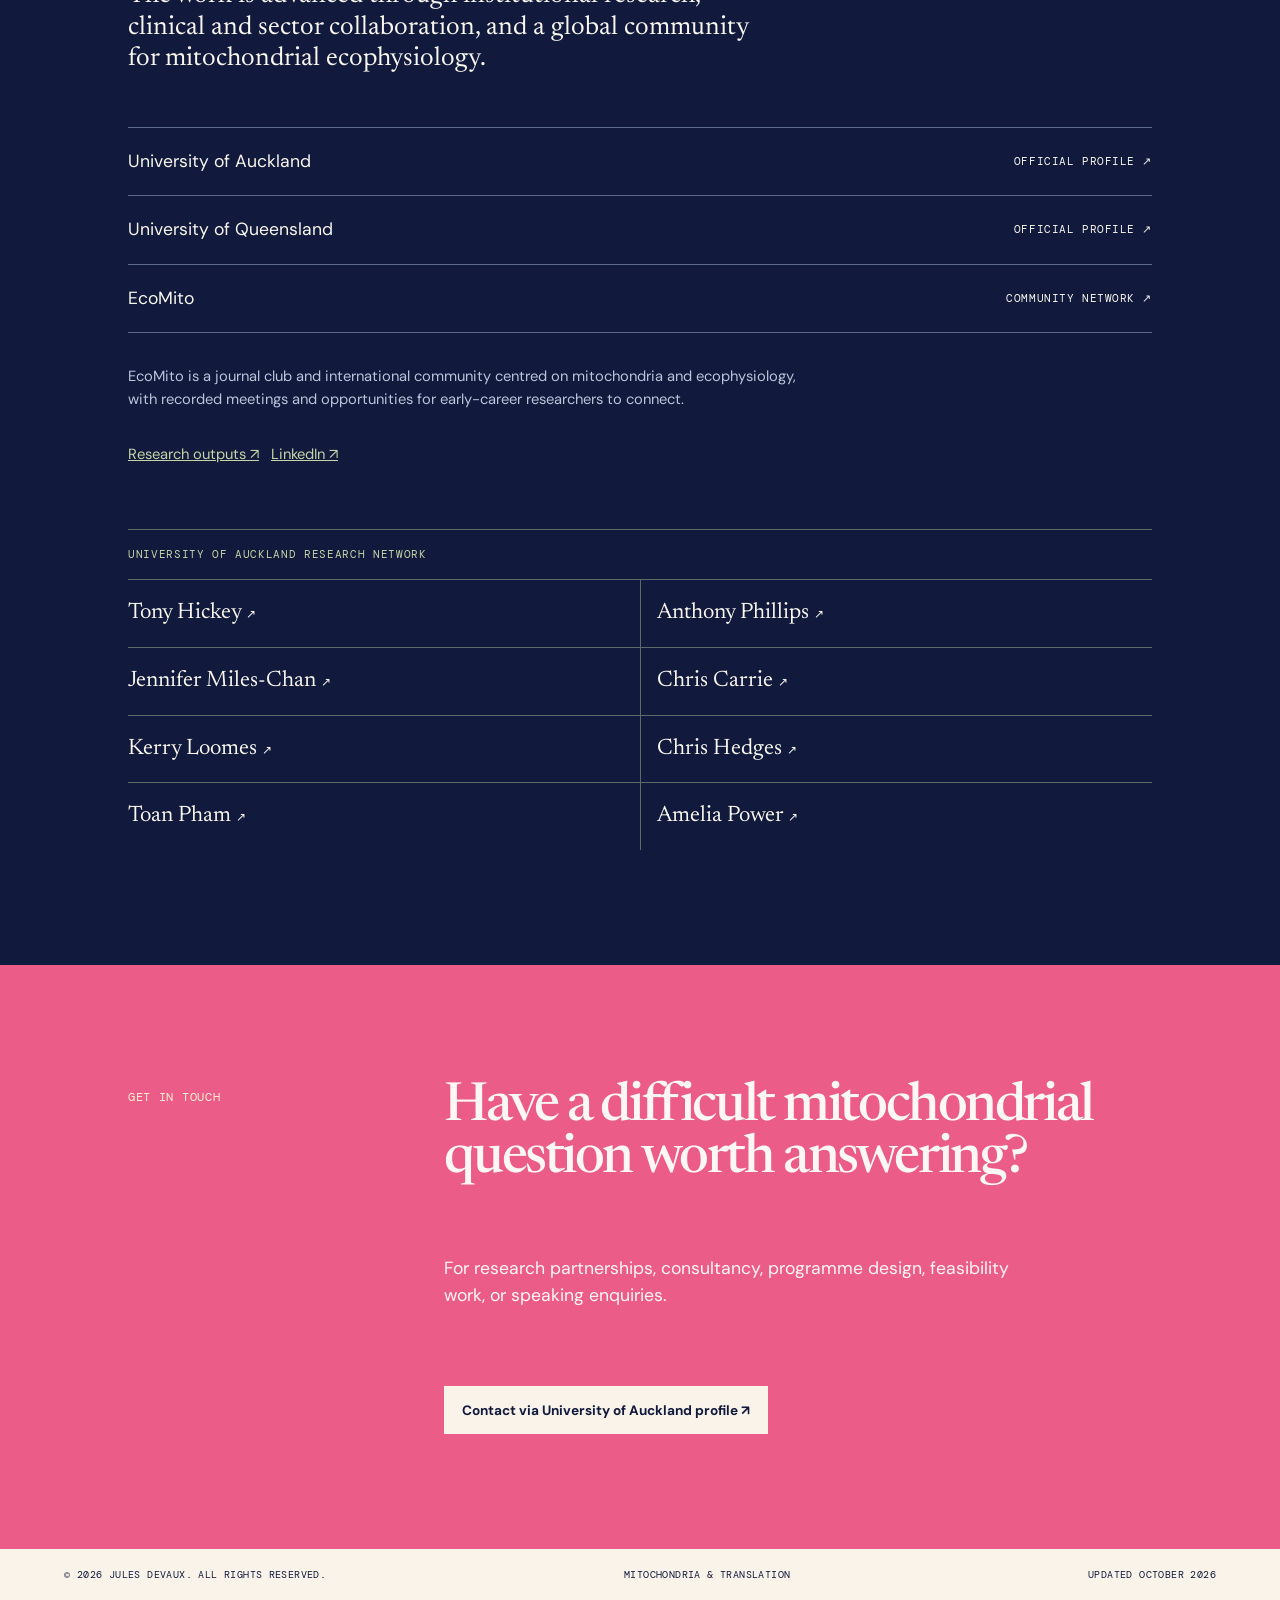
==== commit 3a843799: "Refresh consultancy focused research platform" ====
--- a/index.html
+++ b/index.html
@@ -15,49 +15,59 @@
     <header class="site-header">
       <a class="wordmark" href="#top" aria-label="Jules Devaux home">JD<span>.</span></a>
       <nav aria-label="Primary navigation">
-        <a href="#platform">Platform</a>
-        <a href="#projects">Projects</a>
-        <a href="#news">In the news</a>
-        <a href="#network">Network</a>
+        <a href="#platform">Capability</a>
+        <a href="#applications">Applications</a>
+        <a href="#projects">Project proof</a>
+        <a href="#contact">Work together</a>
       </nav>
     </header>
 
     <main id="main">
       <section class="hero" id="top" aria-labelledby="hero-title">
-        <div class="eyebrow">Research platform · Aotearoa New Zealand</div>
-        <h1 id="hero-title">Mitochondria,<br /><em>from resilience</em><br />to translation.</h1>
+        <div class="eyebrow">Mitochondrial science · Aotearoa New Zealand</div>
+        <h1 id="hero-title">From a hard<br /><em>biological question</em><br />to a useful answer.</h1>
         <div class="hero-bottom">
-          <p>Jules Devaux connects comparative physiology with mitochondrial medicine, organ preservation, environmental resilience, and biotechnology.</p>
-          <a class="text-link" href="#platform">Explore the platform <span aria-hidden="true">↓</span></a>
+          <p>Jules Devaux helps research groups, health innovators, and blue economy teams turn mitochondrial biology into focused, testable programmes.</p>
+          <a class="text-link" href="#applications">See where this applies <span aria-hidden="true">↓</span></a>
         </div>
         <figure class="portrait"><img src="assets/jules-devaux.jpg" alt="Jules Devaux" /><figcaption>Jules Devaux<br />University of Auckland</figcaption></figure>
         <div class="orbit" aria-hidden="true"><i></i><i></i><i></i><b></b></div>
       </section>
 
       <section class="intro" id="platform" aria-labelledby="platform-title">
-        <div class="section-label">01 — The platform</div>
+        <div class="section-label">01 — The capability</div>
         <div>
-          <h2 id="platform-title">Nature has already solved some of biology’s hardest energy problems.</h2>
-          <p class="lead">This platform investigates how animals tolerate hypoxia, thermal stress, acidosis, and extraordinary energetic demand—and asks what those mechanisms can responsibly contribute to health, conservation, and industry.</p>
-          <p>Its purpose is to bring together established and emerging research streams into a connected mitochondrial research capability. The ambition is rigorous: understand the biology first, test translation carefully, and communicate the difference between published evidence, active research, and early-stage concepts.</p>
+          <h2 id="platform-title">Mitochondrial expertise for problems where mechanism matters.</h2>
+          <p class="lead">The work combines comparative physiology, mitochondrial bioenergetics, experimental design, and translational thinking to clarify what is happening, what can be measured, and what should be tested next.</p>
+          <p>Engagements can begin with a feasibility question, a protocol or assay review, a research strategy, or a collaborative programme. The standard is evidence first: distinguish established findings from active research and early concepts, then build an appropriate validation path.</p>
         </div>
       </section>
 
       <section class="pillars" aria-label="Research approach">
-        <article><span>01</span><h3>Comparative insight</h3><p>Extreme animal physiology as a source of mechanistic questions about mitochondrial performance and protection.</p></article>
-        <article><span>02</span><h3>Translational discipline</h3><p>Clinical and technology-facing studies that retain clear validation steps and realistic limits.</p></article>
-        <article><span>03</span><h3>Shared capability</h3><p>Methods, collaborators, students, and networks that make mitochondrial research more connected and useful.</p></article>
+        <article><span>01</span><h3>Define the question</h3><p>Turn a complex biological or technical challenge into a focused, mechanistic research question.</p></article>
+        <article><span>02</span><h3>Build the evidence</h3><p>Shape experiments, measurements, and decision gates that are credible in the intended setting.</p></article>
+        <article><span>03</span><h3>Translate responsibly</h3><p>Connect promising biology with the partners, constraints, and validation needed for real use.</p></article>
+      </section>
+
+      <section class="applications" id="applications" aria-labelledby="applications-title">
+        <div class="section-heading"><div class="section-label">02 — Where this applies</div><h2 id="applications-title">Expertise that moves between discovery and delivery.</h2></div>
+        <div class="application-grid">
+          <article><span class="application-number">01</span><h3>Organ preservation & critical care</h3><p>Develop mitochondrial measurement strategies, mechanistic study designs, and evidence pathways around ischaemia reperfusion injury and machine perfusion.</p></article>
+          <article><span class="application-number">02</span><h3>Aquaculture & environmental resilience</h3><p>Connect mitochondrial and cardiac physiology with practical questions about thermal stress, growth, welfare, and resilience in changing environments.</p></article>
+          <article><span class="application-number">03</span><h3>Deep-tech & biosensing</h3><p>Stress-test biological assumptions, identify meaningful signals, and frame feasibility studies for mitochondrial monitoring concepts.</p></article>
+          <article><span class="application-number">04</span><h3>Research strategy & collaboration</h3><p>Help teams position a programme, identify the next experiment, assemble collaborators, and make the translation boundary explicit.</p></article>
+        </div>
       </section>
 
       <section class="projects" id="projects" aria-labelledby="projects-title">
-        <div class="section-heading"><div class="section-label">02 — Research & translation</div><h2 id="projects-title">A connected portfolio</h2></div>
+        <div class="section-heading"><div class="section-label">03 — Selected project proof</div><h2 id="projects-title">Concrete work, across distinct settings.</h2><p class="section-intro">Examples show how the same core expertise can be applied across clinical translation, primary sector research, fundamental science, and venture formation.</p></div>
         <div class="project-grid">
-          <a class="project-card featured" href="projects/extreme-mitochondrial-biology.html"><span class="tag">Foundational research</span><h3>Extreme mitochondrial biology</h3><p>Research across hypoxia-tolerant fish and sharks, high-performance insect flight muscle, and other comparative systems examines how mitochondrial function is maintained under environmental and metabolic stress.</p><p class="status">Published work and ongoing research <b>Explore →</b></p></a>
-          <a class="project-card" href="projects/organ-preservation.html"><span class="tag">Clinical translation</span><h3>Organ preservation & mitochondrial injury</h3><p>Studies of mitochondrial function during machine perfusion and ischaemia–reperfusion aim to improve how organ injury and recovery are understood in transplantation settings.</p><p class="status">Active translational research <b>Explore →</b></p></a>
-          <a class="project-card" href="projects/monitoring.html"><span class="tag">Diagnostics</span><h3>ROS and metabolic monitoring</h3><p>Device and assay development explores ways to measure mitochondrial redox state, respiratory function, and stress signatures with greater temporal and practical resolution.</p><p class="status">Research and development <b>Explore →</b></p></a>
-          <a class="project-card" href="projects/mitosafe.html"><span class="tag">Biobanking</span><h3>MitoSafe</h3><p>A nature-informed research concept for preserving functional mitochondria, motivated by the protective strategies found in freeze-tolerant and desiccation-resistant organisms.</p><p class="status">Early-stage concept under development <b>Explore →</b></p></a>
-          <a class="project-card" href="projects/aquaculture.html"><span class="tag">Blue economy</span><h3>Aquaculture resilience</h3><p>Mitochondrial physiology is being applied to questions of cardiac performance and stress resilience in aquaculture species, linking environmental change with primary-sector capability.</p><p class="status">Collaborative research stream <b>Explore →</b></p></a>
-          <a class="project-card" href="projects/space-bioeconomy.html"><span class="tag">Frontier biology</span><h3>Space & bioeconomy pathways</h3><p>Emerging directions include remote metabolic monitoring and nature-inspired biotechnology. These are prospective translation pathways, not product or clinical claims.</p><p class="status">Emerging directions <b>Explore →</b></p></a>
+          <a class="project-card featured" href="projects/aquaculture.html"><span class="tag">Cawthron collaboration · aquaculture</span><h3>Resilience starts with the mitochondrion.</h3><p>Applying mitochondrial and cardiac physiology to questions of stress resilience and performance in aquaculture species.</p><p class="status">Collaborative primary sector research <b>Read the project →</b></p></a>
+          <a class="project-card" href="projects/organ-preservation.html"><span class="tag">CCRG · clinical translation</span><h3>Finding injury earlier in organ preservation.</h3><p>Designing research around mitochondrial injury, machine perfusion, and the biological signals that matter during transplantation.</p><p class="status">Critical Care Research Group collaboration <b>Read the project →</b></p></a>
+          <a class="project-card" href="projects/fast-start.html"><span class="tag">Marsden Fast Start · discovery</span><h3>How does a bumblebee power flight?</h3><p>A fundamental science programme investigating extraordinary mitochondrial energy delivery in high performance flight muscle.</p><p class="status">Independent research programme <b>Read the project →</b></p></a>
+          <a class="project-card" href="projects/mitospectra.html"><span class="tag">MitoSpectra · venture concept</span><h3>Make mitochondrial state measurable.</h3><p>Exploring robust optical measurement and data quality methods for mitochondrial signals in demanding real world workflows.</p><p class="status">Early stage research and development <b>Read the project →</b></p></a>
+          <a class="project-card" href="projects/mitosafe.html"><span class="tag">MitoSafe · preservation concept</span><h3>What if mitochondrial function could be preserved?</h3><p>A nature informed feasibility programme inspired by organisms that endure freezing and desiccation.</p><p class="status">Early stage concept under development <b>Read the project →</b></p></a>
+          <a class="project-card" href="projects/extreme-mitochondrial-biology.html"><span class="tag">Comparative biology · foundation</span><h3>Nature as the starting point, not the proof.</h3><p>Mechanistic research across extreme animal systems creates sharper hypotheses for health, resilience, and biotechnology.</p><p class="status">Published work and ongoing research <b>Read the project →</b></p></a>
         </div>
       </section>
 
@@ -88,11 +98,12 @@
 
       <section class="contact" aria-labelledby="contact-title">
         <div class="section-label">Get in touch</div>
-        <h2 id="contact-title">For research, collaboration, or speaking enquiries.</h2>
+        <h2 id="contact-title">Have a difficult mitochondrial question worth answering?</h2>
+        <p class="contact-copy">For research partnerships, consultancy, programme design, feasibility work, or speaking enquiries.</p>
         <a class="button" href="https://profiles.auckland.ac.nz/j-devaux" target="_blank" rel="noreferrer">Contact via University of Auckland profile <span aria-hidden="true">↗</span></a>
       </section>
     </main>
 
-    <footer><span>© Jules Devaux</span><span>Research platform</span><span>Updated August 2026</span></footer>
+    <footer><span>© 2026 Jules Devaux. All rights reserved.</span><span>Mitochondria &amp; Translation</span><span>Updated October 2026</span></footer>
   </body>
 </html>
--- a/styles.css
+++ b/styles.css
@@ -1,4 +1,4 @@
-:root{--ink:#16201e;--pine:#21453d;--moss:#5d765d;--chalk:#f5f3ed;--sand:#ded9ca;--line:#c7c9bd;--accent:#b55f3c}*{box-sizing:border-box}html{scroll-behavior:smooth}body{margin:0;background:var(--chalk);color:var(--ink);font-family:"DM Sans",sans-serif;font-size:16px;line-height:1.55}.skip-link{position:absolute;left:-999px}.skip-link:focus{left:1rem;top:1rem;z-index:4;background:#fff;color:#000;padding:.5rem}.site-header{height:76px;padding:0 clamp(1.25rem,5vw,5rem);display:flex;align-items:center;justify-content:space-between;border-bottom:1px solid var(--line)}.wordmark{font-family:"Newsreader",serif;color:var(--pine);font-size:2rem;font-weight:600;text-decoration:none;letter-spacing:-.08em}.wordmark span{color:var(--accent)}nav{display:flex;gap:clamp(1rem,3vw,2.5rem)}nav a{color:var(--ink);font-size:.79rem;font-weight:600;letter-spacing:.04em;text-decoration:none}nav a:hover,.text-link:hover{color:var(--accent)}.hero{min-height:630px;padding:clamp(3.5rem,8vw,8rem) clamp(1.25rem,10vw,10rem) 3.5rem;position:relative;overflow:hidden;background:var(--pine);color:#f8f5eb}.eyebrow,.section-label,.tag,.status{font-family:"DM Mono",monospace;font-size:.72rem;letter-spacing:.06em;text-transform:uppercase}.eyebrow{color:#c5d3c7;margin-bottom:3rem}.hero h1{position:relative;z-index:1;max-width:880px;margin:0;font-family:"Newsreader",serif;font-size:clamp(3.6rem,8.5vw,8.2rem);font-weight:500;line-height:.87;letter-spacing:-.06em}.hero h1 em{color:#c4d4a4;font-weight:500}.hero-bottom{position:relative;z-index:1;margin-top:4.5rem;display:flex;max-width:670px;gap:2.5rem;align-items:flex-end}.hero-bottom p{margin:0;max-width:430px;font-size:1.05rem}.text-link{color:#fff;text-decoration:none;white-space:nowrap;font-size:.86rem;font-weight:600}.orbit{position:absolute;width:540px;height:540px;right:-100px;bottom:-280px;border:1px solid rgba(219,233,201,.27);border-radius:50%}.orbit:before,.orbit:after,.orbit i{content:"";position:absolute;inset:52px;border:1px solid rgba(219,233,201,.22);border-radius:50%}.orbit:after{inset:130px}.orbit i:nth-child(1){inset:0;border-color:rgba(219,233,201,.16);transform:rotateX(63deg)}.orbit i:nth-child(2){inset:20px;transform:rotate(45deg) scaleY(.5)}.orbit i:nth-child(3){inset:198px;background:#c4d4a4;border:0}.orbit b{position:absolute;top:55px;left:250px;width:8px;height:8px;border-radius:50%;background:#d77c53}.intro,.evidence,.contact{display:grid;grid-template-columns:minmax(150px,.55fr) minmax(0,1.45fr);gap:3rem;padding:clamp(4.5rem,9vw,9rem) clamp(1.25rem,10vw,10rem)}.section-label{color:var(--moss);padding-top:.55rem}.intro h2,.section-heading h2,.evidence h2,.contact h2{font-family:"Newsreader",serif;font-size:clamp(2.35rem,4.2vw,4.3rem);font-weight:500;line-height:.98;letter-spacing:-.045em;margin:0 0 1.8rem}.intro p{max-width:720px}.lead{font-size:1.32rem;line-height:1.45}.pillars{display:grid;grid-template-columns:repeat(3,1fr);background:var(--sand);padding:0 clamp(1.25rem,10vw,10rem)}.pillars article{padding:2.6rem 2.5rem 3rem 0;min-height:250px;border-top:1px solid #aeb3a6}.pillars article+article{padding-left:2.5rem;border-left:1px solid #aeb3a6}.pillars span{font-family:"DM Mono",monospace;color:var(--accent);font-size:.76rem}.pillars h3{font-family:"Newsreader",serif;font-size:1.7rem;font-weight:600;margin:2rem 0 .55rem}.pillars p{font-size:.94rem;max-width:290px}.projects,.network{padding:clamp(4.5rem,9vw,9rem) clamp(1.25rem,10vw,10rem)}.section-heading{margin-bottom:3rem}.section-heading h2{margin:1rem 0 0}.project-grid{display:grid;grid-template-columns:repeat(2,minmax(0,1fr));border-top:1px solid var(--line);border-left:1px solid var(--line)}.project-card{padding:2rem 2.1rem 1.7rem;border-right:1px solid var(--line);border-bottom:1px solid var(--line);min-height:280px;display:flex;flex-direction:column}.project-card.featured{background:var(--pine);color:#f7f4ec}.tag{color:var(--moss)}.featured .tag{color:#c4d4a4}.project-card h3{font-family:"Newsreader",serif;font-size:2rem;line-height:1;margin:2rem 0 .9rem;font-weight:600;letter-spacing:-.03em}.project-card p{margin:.3rem 0}.status{margin-top:auto!important;padding-top:1.8rem;font-size:.65rem;color:var(--moss)}.featured .status{color:#c5d3c7}.evidence{background:#e5e7dd}.evidence p{max-width:650px;font-size:1.1rem}.network{background:var(--ink);color:#f9f6ee}.network .section-label{color:#c4d4a4}.network-intro{max-width:650px;font-family:"Newsreader",serif;font-size:1.65rem;line-height:1.2;margin-bottom:3.2rem}.network-links{border-top:1px solid #5d6b66}.network-links a{display:flex;justify-content:space-between;gap:1rem;align-items:center;padding:1.25rem 0;border-bottom:1px solid #5d6b66;color:#f9f6ee;text-decoration:none;font-size:1.1rem}.network-links a:hover{color:#c4d4a4}.network-links strong{font-family:"DM Mono",monospace;font-weight:400;font-size:.7rem;text-transform:uppercase;letter-spacing:.05em}.network-note{margin-top:2rem;max-width:680px;color:#bbc4bd;font-size:.92rem}.contact{background:var(--accent);color:#fff0e5}.contact .section-label{color:#ffe0cd}.contact h2{max-width:660px}.button{width:max-content;align-self:start;grid-column:2;color:var(--ink);background:#f9f3e9;text-decoration:none;padding:.85rem 1.1rem;font-weight:700;font-size:.85rem}.button:hover{background:var(--ink);color:#fff}footer{display:flex;justify-content:space-between;gap:1rem;padding:1.1rem clamp(1.25rem,5vw,5rem);font-family:"DM Mono",monospace;text-transform:uppercase;letter-spacing:.04em;font-size:.62rem;background:#f9f3e9}@media(max-width:700px){.site-header{height:64px}.hero{min-height:580px}.hero-bottom{display:block;margin-top:3rem}.hero-bottom .text-link{display:inline-block;margin-top:1.7rem}.intro,.evidence,.contact{grid-template-columns:1fr;gap:1.3rem}.pillars{grid-template-columns:1fr}.pillars article,.pillars article+article{padding:2rem 0;border-left:0}.project-grid{grid-template-columns:1fr}.project-card{min-height:0}.network-links a{align-items:flex-start;flex-direction:column;gap:.25rem}.button{grid-column:auto}.contact{padding-bottom:4.5rem}footer{flex-wrap:wrap}.orbit{right:-250px}}
+:root{--ink:#111a3d;--pine:#18255c;--moss:#317b95;--chalk:#f7f7f4;--sand:#e7ebf4;--line:#cbd3e5;--accent:#ec5c88;--cyan:#32d7e3;--orange:#ff8d5a}*{box-sizing:border-box}html{scroll-behavior:smooth}body{margin:0;background:var(--chalk);color:var(--ink);font-family:"DM Sans",sans-serif;font-size:16px;line-height:1.55}.skip-link{position:absolute;left:-999px}.skip-link:focus{left:1rem;top:1rem;z-index:4;background:#fff;color:#000;padding:.5rem}.site-header{height:76px;padding:0 clamp(1.25rem,5vw,5rem);display:flex;align-items:center;justify-content:space-between;border-bottom:1px solid var(--line)}.wordmark{font-family:"Newsreader",serif;color:var(--pine);font-size:2rem;font-weight:600;text-decoration:none;letter-spacing:-.08em}.wordmark span{color:var(--accent)}nav{display:flex;gap:clamp(1rem,3vw,2.5rem)}nav a{color:var(--ink);font-size:.79rem;font-weight:600;letter-spacing:.04em;text-decoration:none}nav a:hover,.text-link:hover{color:var(--accent)}.hero{min-height:630px;padding:clamp(3.5rem,8vw,8rem) clamp(1.25rem,10vw,10rem) 3.5rem;position:relative;overflow:hidden;background:var(--pine);color:#f8f5eb}.eyebrow,.section-label,.tag,.status{font-family:"DM Mono",monospace;font-size:.72rem;letter-spacing:.06em;text-transform:uppercase}.eyebrow{color:#a8f4f6;margin-bottom:3rem}.hero h1{position:relative;z-index:1;max-width:880px;margin:0;font-family:"Newsreader",serif;font-size:clamp(3.6rem,8.5vw,8.2rem);font-weight:500;line-height:.87;letter-spacing:-.06em}.hero h1 em{color:var(--cyan);font-weight:500}.hero-bottom{position:relative;z-index:1;margin-top:4.5rem;display:flex;max-width:670px;gap:2.5rem;align-items:flex-end}.hero-bottom p{margin:0;max-width:430px;font-size:1.05rem}.text-link{color:#fff;text-decoration:none;white-space:nowrap;font-size:.86rem;font-weight:600}.orbit{position:absolute;width:540px;height:540px;right:-100px;bottom:-280px;border:1px solid rgba(80,235,242,.35);border-radius:50%}.orbit:before,.orbit:after,.orbit i{content:"";position:absolute;inset:52px;border:1px solid rgba(80,235,242,.24);border-radius:50%}.orbit:after{inset:130px}.orbit i:nth-child(1){inset:0;border-color:rgba(80,235,242,.18);transform:rotateX(63deg)}.orbit i:nth-child(2){inset:20px;transform:rotate(45deg) scaleY(.5)}.orbit i:nth-child(3){inset:198px;background:var(--cyan);border:0}.orbit b{position:absolute;top:55px;left:250px;width:8px;height:8px;border-radius:50%;background:var(--orange)}.intro,.evidence,.contact{display:grid;grid-template-columns:minmax(150px,.55fr) minmax(0,1.45fr);gap:3rem;padding:clamp(4.5rem,9vw,9rem) clamp(1.25rem,10vw,10rem)}.section-label{color:var(--moss);padding-top:.55rem}.intro h2,.section-heading h2,.evidence h2,.contact h2{font-family:"Newsreader",serif;font-size:clamp(2.35rem,4.2vw,4.3rem);font-weight:500;line-height:.98;letter-spacing:-.045em;margin:0 0 1.8rem}.intro p{max-width:720px}.lead{font-size:1.32rem;line-height:1.45}.pillars{display:grid;grid-template-columns:repeat(3,1fr);background:var(--sand);padding:0 clamp(1.25rem,10vw,10rem)}.pillars article{padding:2.6rem 2.5rem 3rem 0;min-height:250px;border-top:1px solid #aebbd5}.pillars article+article{padding-left:2.5rem;border-left:1px solid #aebbd5}.pillars span{font-family:"DM Mono",monospace;color:var(--accent);font-size:.76rem}.pillars h3{font-family:"Newsreader",serif;font-size:1.7rem;font-weight:600;margin:2rem 0 .55rem}.pillars p{font-size:.94rem;max-width:290px}.applications,.projects,.network{padding:clamp(4.5rem,9vw,9rem) clamp(1.25rem,10vw,10rem)}.applications{background:var(--ink);color:#f8f8f7}.applications .section-label{color:var(--cyan)}.applications .section-heading h2{max-width:730px}.section-heading{margin-bottom:3rem}.section-heading h2{margin:1rem 0 0}.section-intro{max-width:650px;margin:1.2rem 0 0;font-size:1.08rem}.application-grid{display:grid;grid-template-columns:repeat(2,minmax(0,1fr));border-top:1px solid rgba(143,215,235,.4);border-left:1px solid rgba(143,215,235,.4)}.application-grid article{padding:2rem;border-right:1px solid rgba(143,215,235,.4);border-bottom:1px solid rgba(143,215,235,.4);min-height:240px}.application-number{font-family:"DM Mono",monospace;color:var(--orange);font-size:.75rem}.application-grid h3{font-family:"Newsreader",serif;font-size:2rem;line-height:1;margin:2rem 0 .8rem}.application-grid p{max-width:420px;color:#c9d2ec}.project-grid{display:grid;grid-template-columns:repeat(2,minmax(0,1fr));border-top:1px solid var(--line);border-left:1px solid var(--line)}.project-card{padding:2rem 2.1rem 1.7rem;border-right:1px solid var(--line);border-bottom:1px solid var(--line);min-height:280px;display:flex;flex-direction:column}.project-card.featured{background:var(--pine);color:#f7f4ec}.tag{color:var(--moss)}.featured .tag{color:var(--cyan)}.project-card h3{font-family:"Newsreader",serif;font-size:2rem;line-height:1;margin:2rem 0 .9rem;font-weight:600;letter-spacing:-.03em}.project-card p{margin:.3rem 0}.status{margin-top:auto!important;padding-top:1.8rem;font-size:.65rem;color:var(--moss)}.featured .status{color:#a8f4f6}.evidence{background:#eaf2f4}.evidence p{max-width:650px;font-size:1.1rem}.network{background:var(--ink);color:#f9f6ee}.network .section-label{color:var(--cyan)}.network-intro{max-width:650px;font-family:"Newsreader",serif;font-size:1.65rem;line-height:1.2;margin-bottom:3.2rem}.network-links{border-top:1px solid #5d6b90}.network-links a{display:flex;justify-content:space-between;gap:1rem;align-items:center;padding:1.25rem 0;border-bottom:1px solid #5d6b90;color:#f9f6ee;text-decoration:none;font-size:1.1rem}.network-links a:hover{color:var(--cyan)}.network-links strong{font-family:"DM Mono",monospace;font-weight:400;font-size:.7rem;text-transform:uppercase;letter-spacing:.05em}.network-note{margin-top:2rem;max-width:680px;color:#bbc4d9;font-size:.92rem}.contact{background:var(--accent);color:#fff7f6}.contact .section-label{color:#fff0d2}.contact h2{max-width:660px}.contact-copy{grid-column:2;max-width:580px;margin:-.5rem 0 1.8rem;font-size:1.1rem}.button{width:max-content;align-self:start;grid-column:2;color:var(--ink);background:#f9f3e9;text-decoration:none;padding:.85rem 1.1rem;font-weight:700;font-size:.85rem}.button:hover{background:var(--ink);color:#fff}footer{display:flex;justify-content:space-between;gap:1rem;padding:1.1rem clamp(1.25rem,5vw,5rem);font-family:"DM Mono",monospace;text-transform:uppercase;letter-spacing:.04em;font-size:.62rem;background:#f9f3e9}@media(max-width:700px){.site-header{height:64px}.hero{min-height:580px}.hero-bottom{display:block;margin-top:3rem}.hero-bottom .text-link{display:inline-block;margin-top:1.7rem}.intro,.evidence,.contact{grid-template-columns:1fr;gap:1.3rem}.pillars,.application-grid{grid-template-columns:1fr}.pillars article,.pillars article+article{padding:2rem 0;border-left:0}.project-grid{grid-template-columns:1fr}.project-card{min-height:0}.application-grid article{min-height:0}.network-links a{align-items:flex-start;flex-direction:column;gap:.25rem}.button,.contact-copy{grid-column:auto}.contact{padding-bottom:4.5rem}footer{flex-wrap:wrap}.orbit{right:-250px}}
 /* Interactive project cards and collaborator network */
 .project-card{color:var(--ink);text-decoration:none}.project-card:hover{background:#e9ece4}.project-card.featured:hover{background:#2d584d}.status b{float:right;font-weight:500}.people{display:grid;grid-template-columns:repeat(2,1fr);margin-top:4rem;border-top:1px solid #5d6b66}.people-title{grid-column:1/-1;margin:0;padding:1rem 0;font-family:"DM Mono",monospace;font-size:.68rem;text-transform:uppercase;letter-spacing:.06em;color:#c4d4a4}.people a{padding:1rem 0;color:#f9f6ee;text-decoration:none;border-top:1px solid #5d6b66;font-family:"Newsreader",serif;font-size:1.4rem}.people a:nth-of-type(odd){padding-right:1rem}.people a:nth-of-type(even){padding-left:1rem;border-left:1px solid #5d6b66}.people a:hover{color:#c4d4a4}.people a span{font-family:"DM Mono",monospace;font-size:.75rem}@media(max-width:700px){.people{grid-template-columns:1fr}.people a,.people a:nth-of-type(odd),.people a:nth-of-type(even){padding:1rem 0;border-left:0}}
 .project-detail{max-width:940px;margin:auto;padding:clamp(4rem,9vw,8rem) clamp(1.25rem,7vw,5rem)}.project-detail>.eyebrow{color:var(--moss);margin-bottom:2rem}.project-detail h1{font-family:"Newsreader",serif;font-size:clamp(3.5rem,7vw,6.3rem);line-height:.9;letter-spacing:-.06em;margin:0}.project-summary{max-width:650px;font-size:1.25rem;margin:2.5rem 0 5rem}.project-detail article{border-top:1px solid var(--line);padding:2.7rem 0}.project-detail h2{font-family:"Newsreader",serif;font-size:clamp(2.15rem,4vw,3.5rem);line-height:.95;letter-spacing:-.045em;margin:0 0 1rem}.project-detail article p{max-width:720px;font-size:1.05rem}.project-detail a{color:var(--pine)}.back{font-weight:700;text-decoration:none}.back:hover{color:var(--accent)}
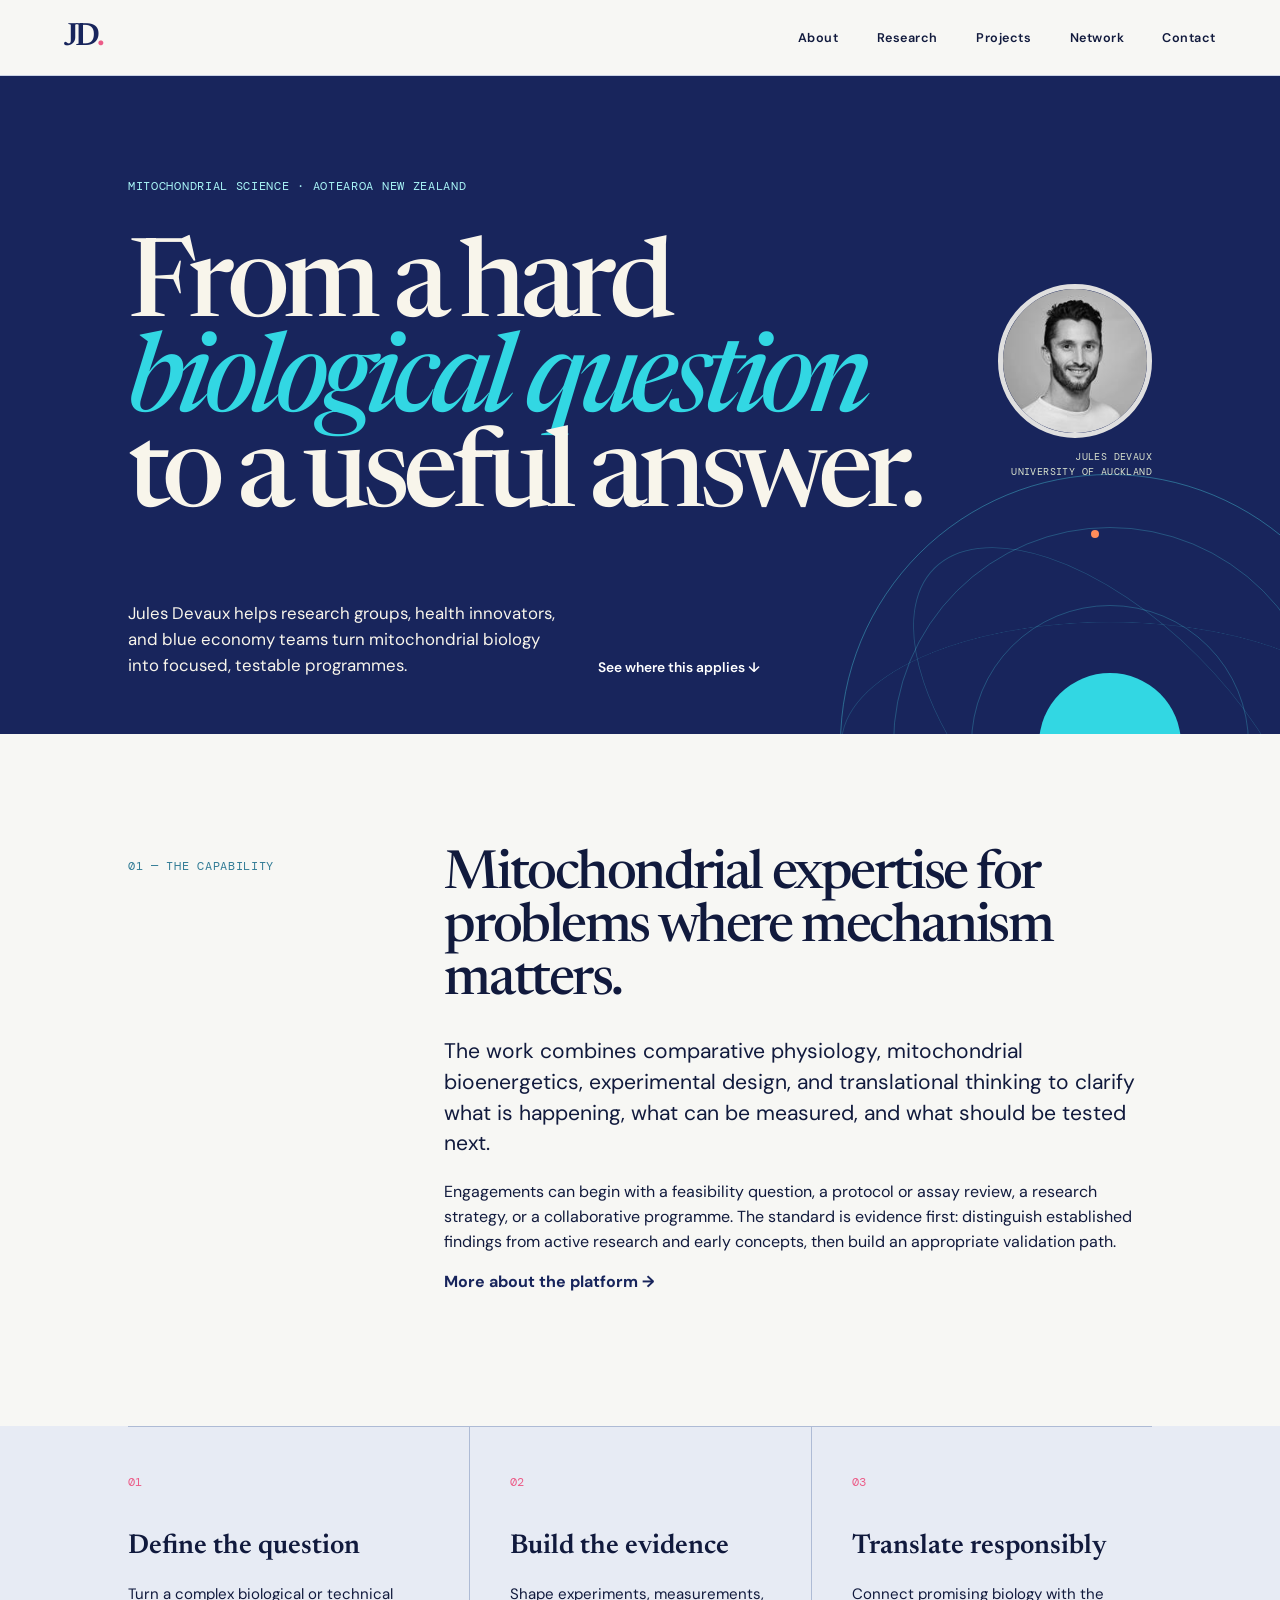
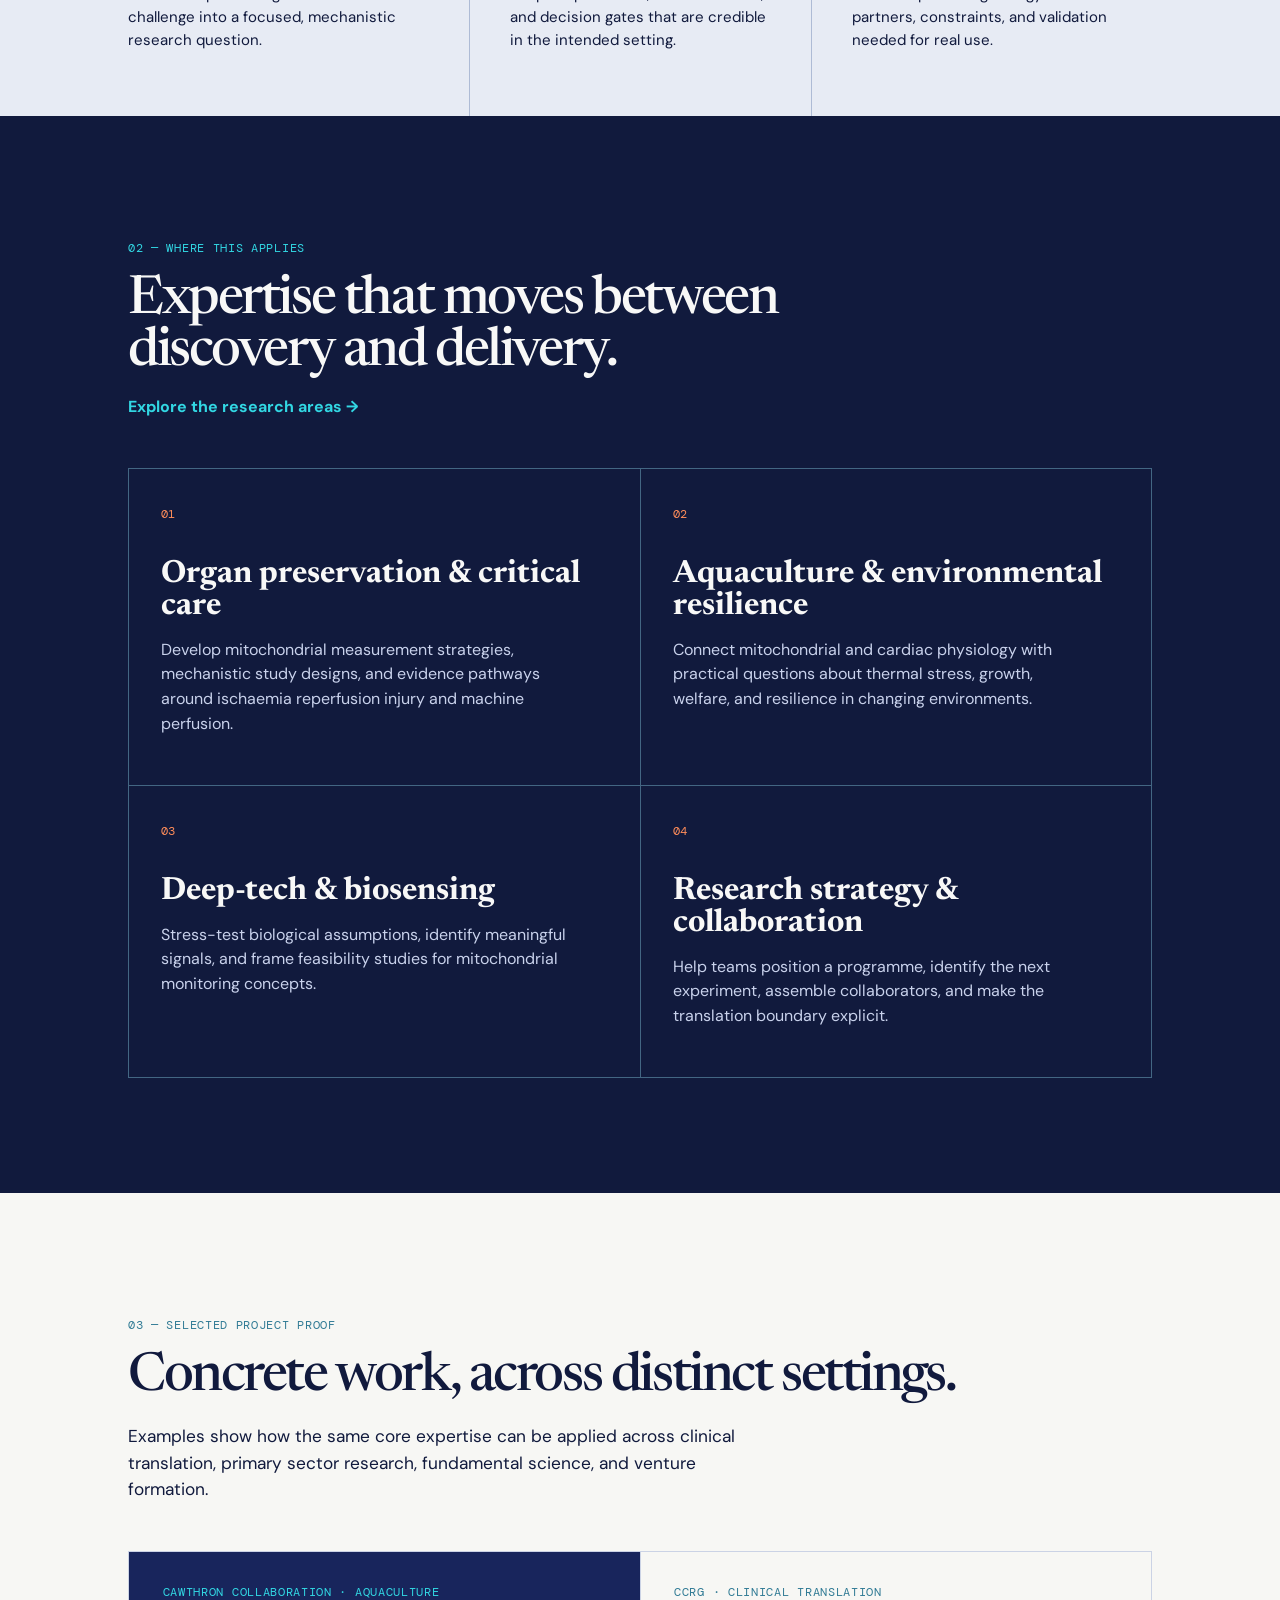
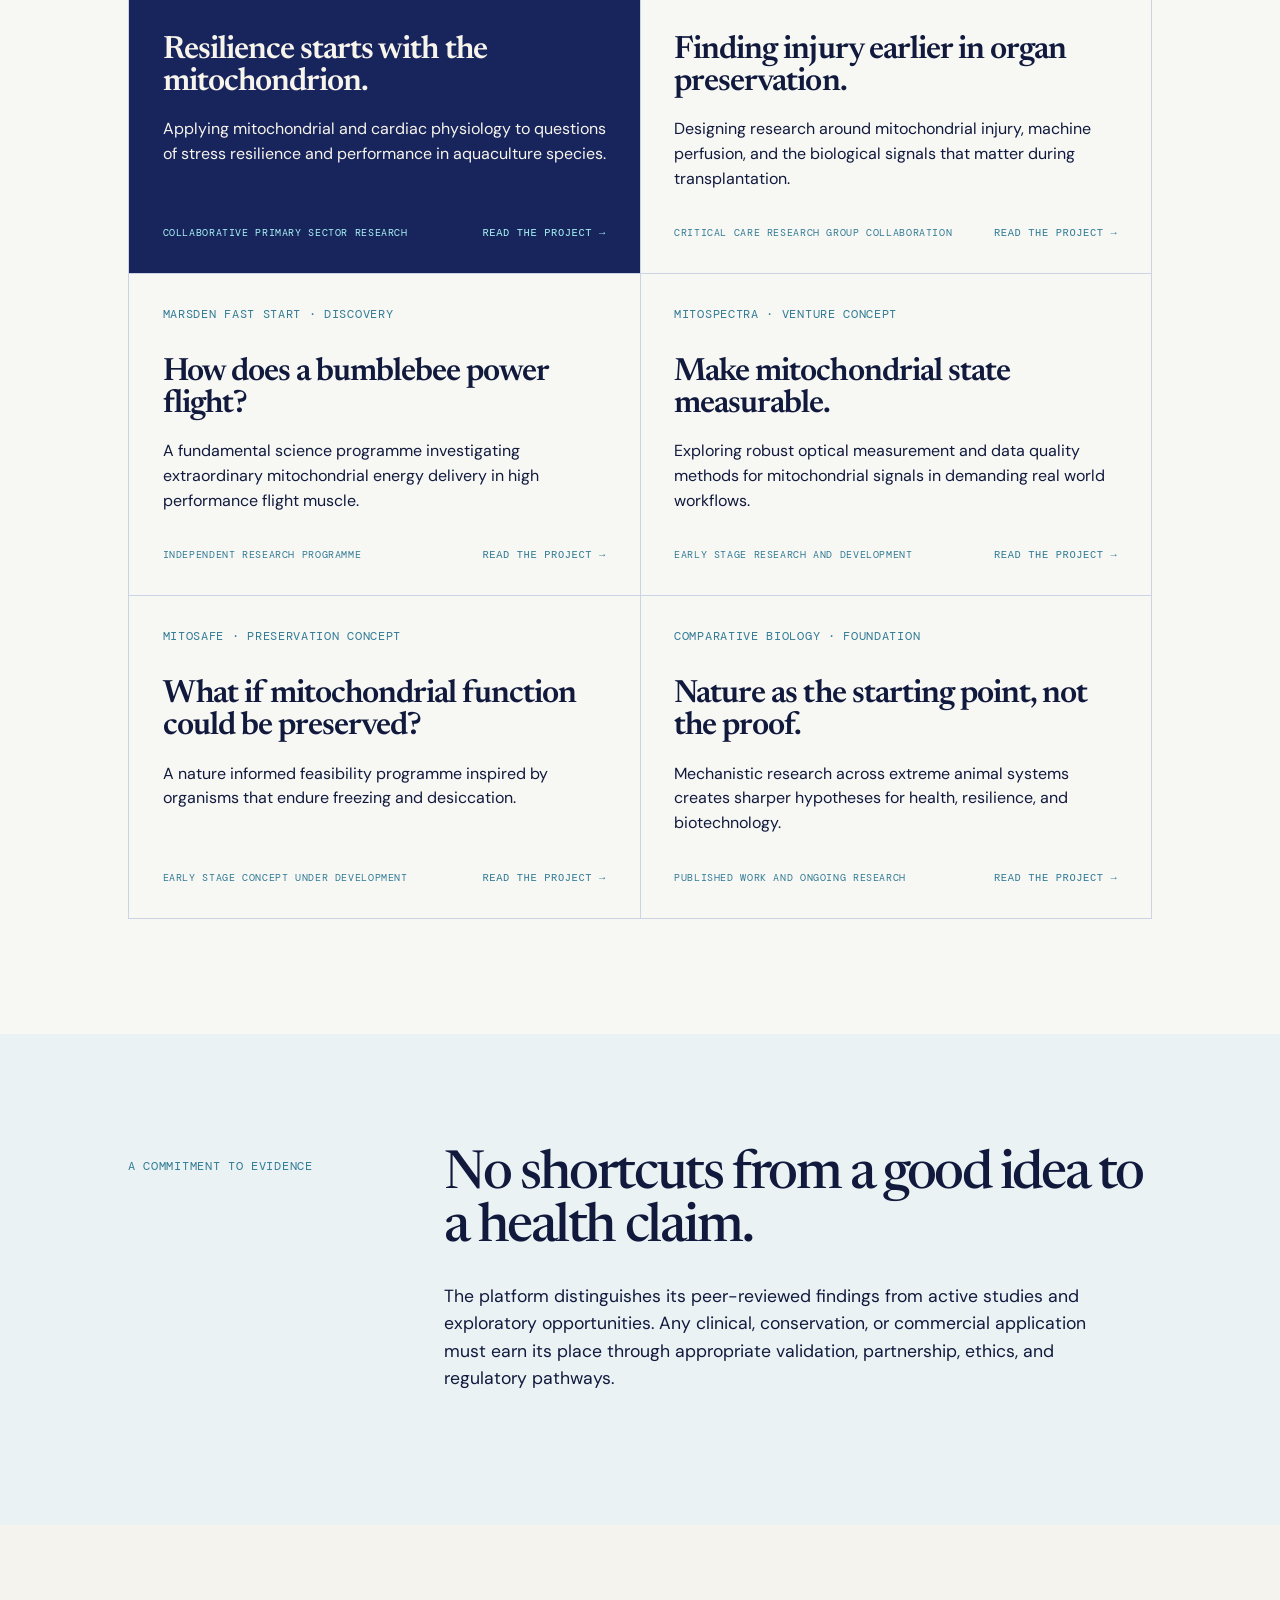
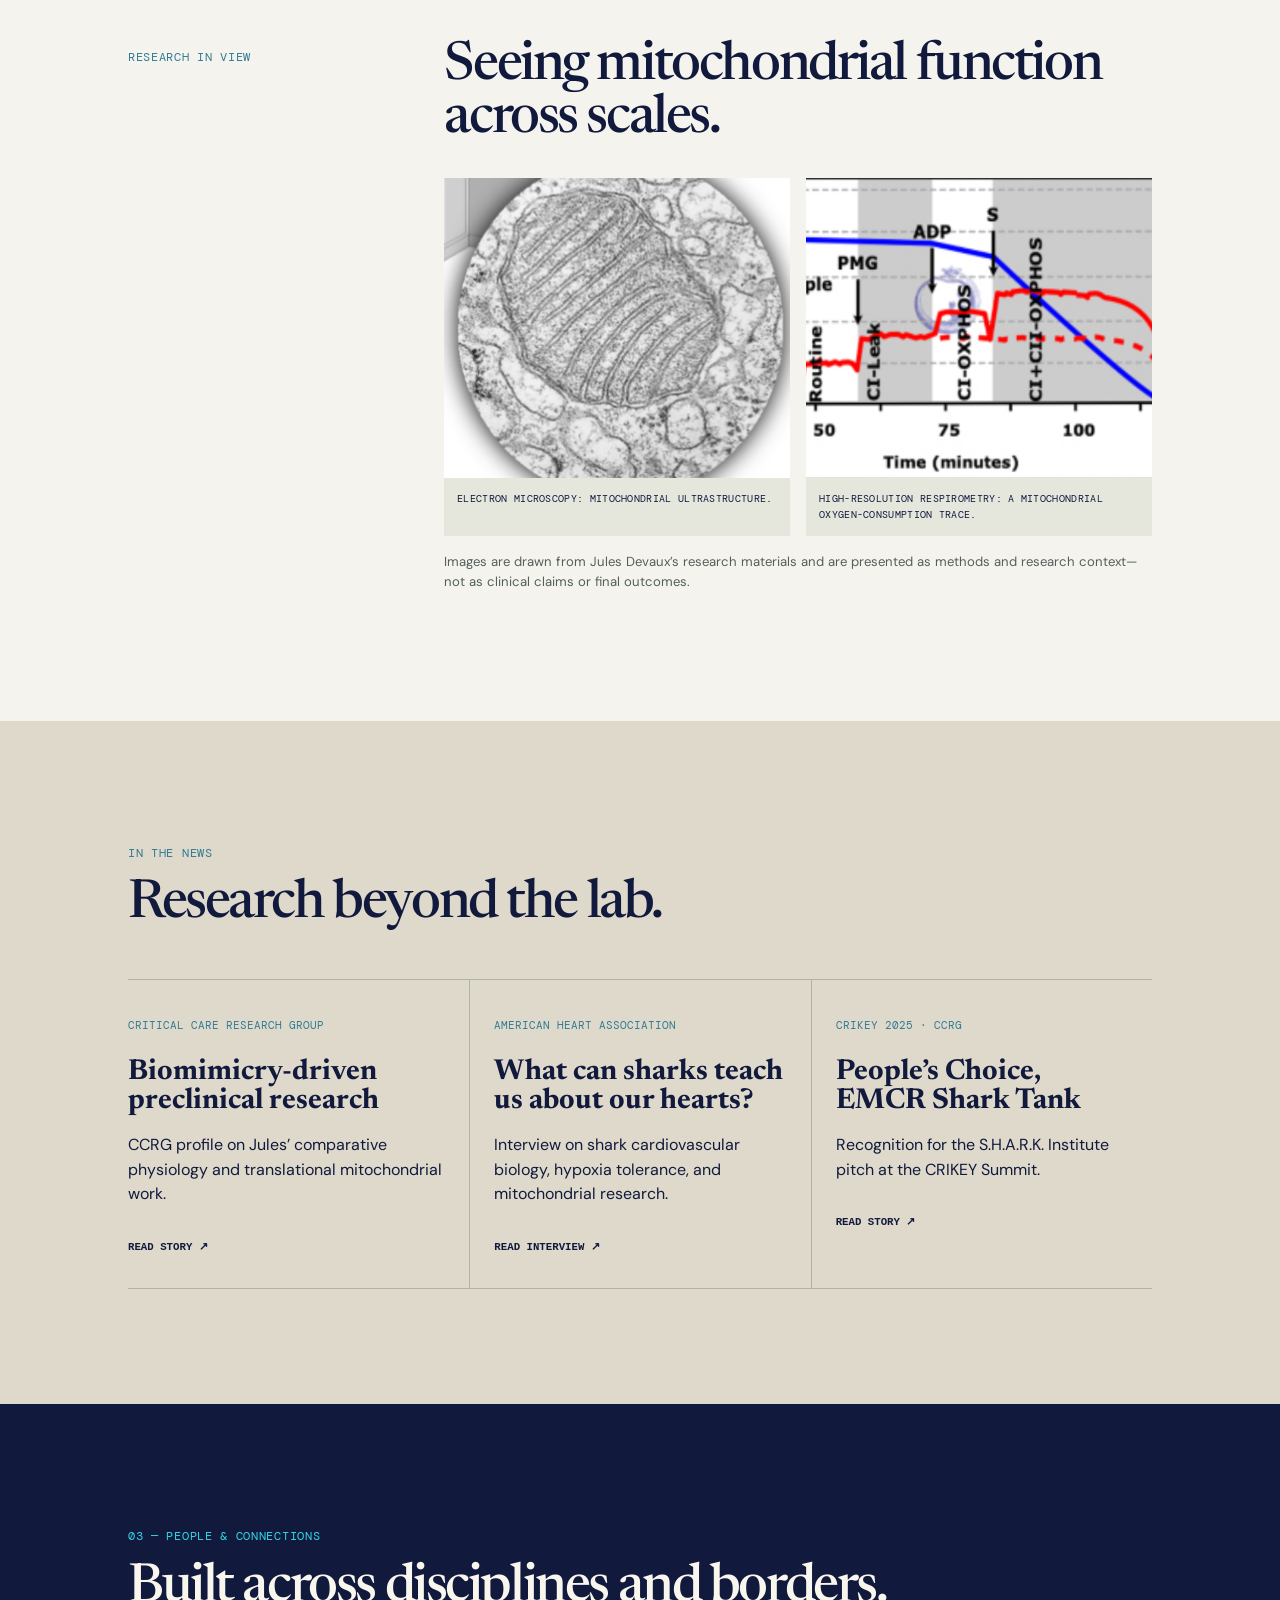
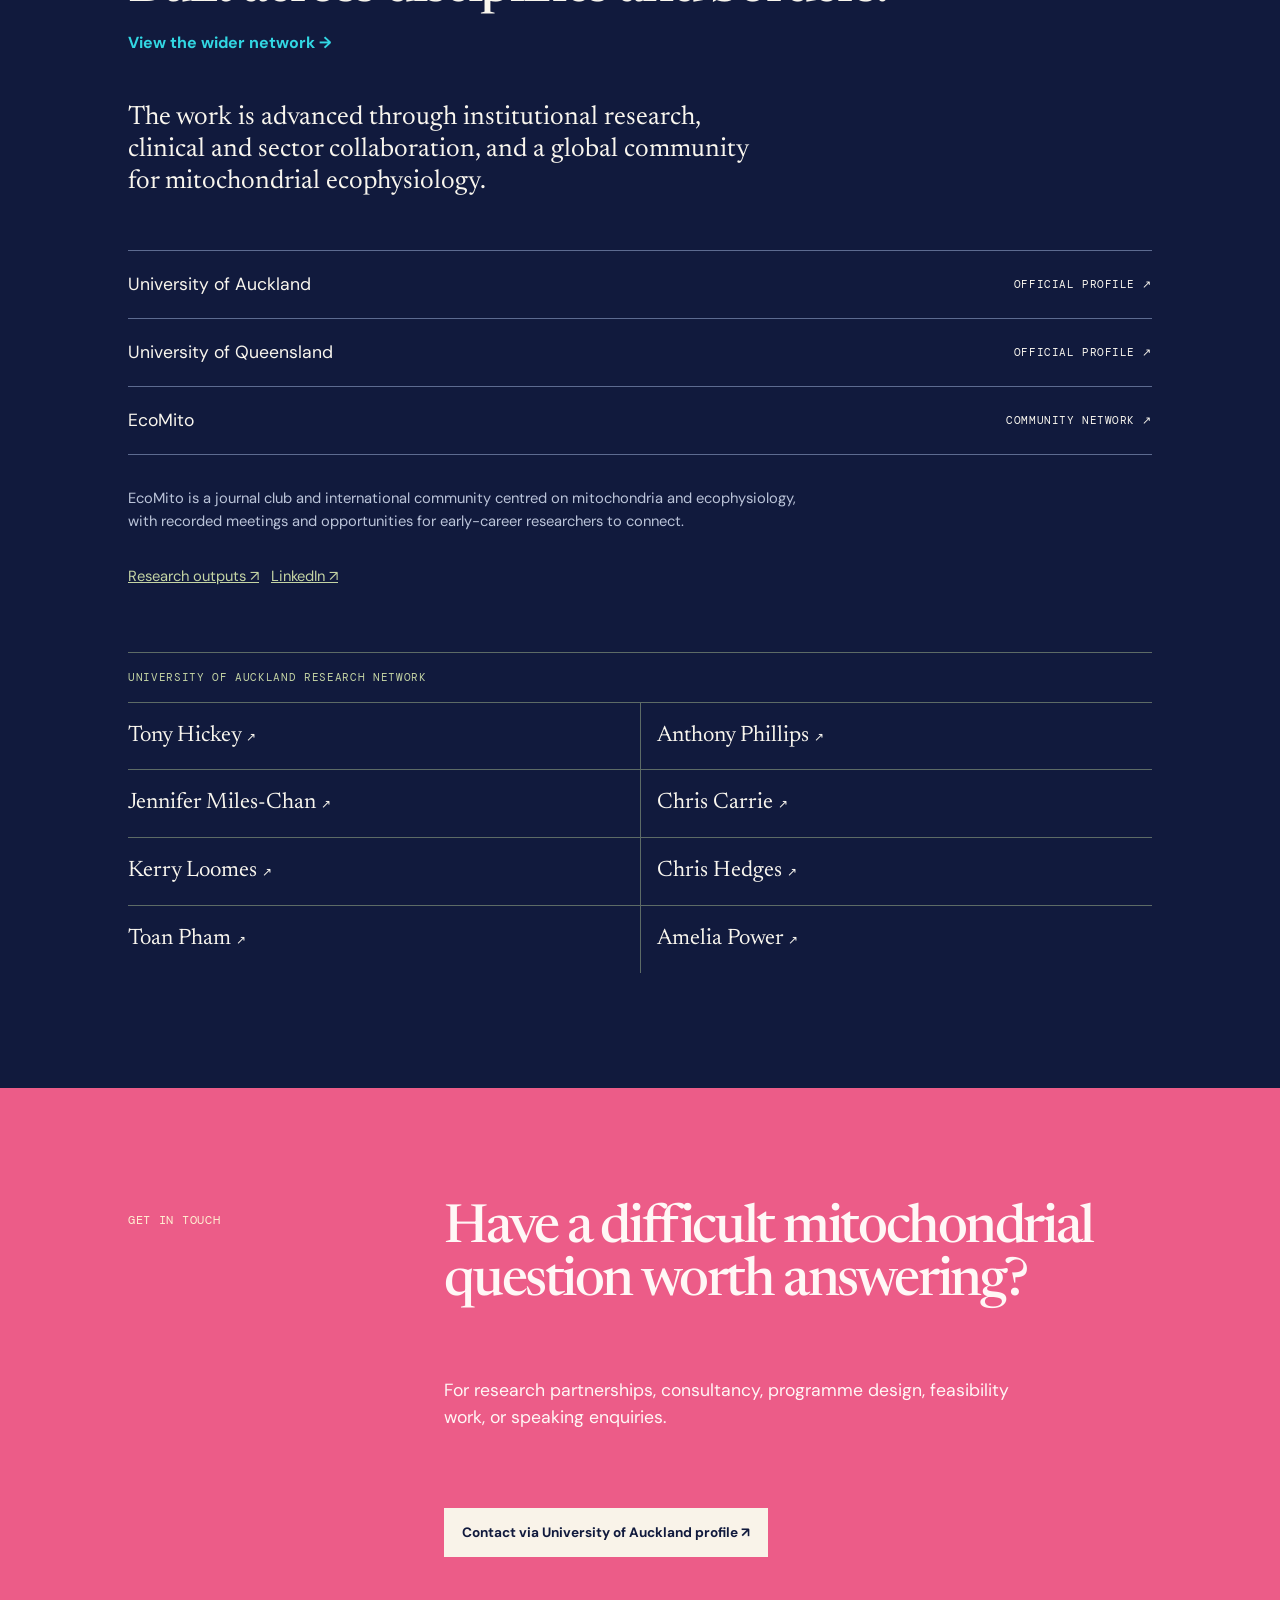
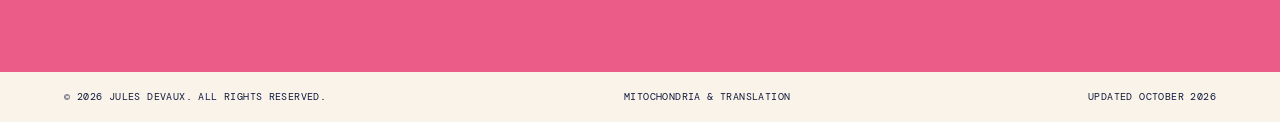
==== commit a02b77bf: "Add lab-style multipage navigation" ====
--- a/index.html
+++ b/index.html
@@ -13,12 +13,13 @@
   <body>
     <a class="skip-link" href="#main">Skip to content</a>
     <header class="site-header">
-      <a class="wordmark" href="#top" aria-label="Jules Devaux home">JD<span>.</span></a>
+      <a class="wordmark" href="index.html" aria-label="Jules Devaux home">JD<span>.</span></a>
       <nav aria-label="Primary navigation">
-        <a href="#platform">Capability</a>
-        <a href="#applications">Applications</a>
-        <a href="#projects">Project proof</a>
-        <a href="#contact">Work together</a>
+        <a href="about.html">About</a>
+        <a href="research.html">Research</a>
+        <a href="#projects">Projects</a>
+        <a href="network.html">Network</a>
+        <a href="contact.html">Contact</a>
       </nav>
     </header>
 
@@ -40,6 +41,7 @@
           <h2 id="platform-title">Mitochondrial expertise for problems where mechanism matters.</h2>
           <p class="lead">The work combines comparative physiology, mitochondrial bioenergetics, experimental design, and translational thinking to clarify what is happening, what can be measured, and what should be tested next.</p>
           <p>Engagements can begin with a feasibility question, a protocol or assay review, a research strategy, or a collaborative programme. The standard is evidence first: distinguish established findings from active research and early concepts, then build an appropriate validation path.</p>
+          <p><a class="inline-link" href="about.html">More about the platform →</a></p>
         </div>
       </section>
 
@@ -50,7 +52,7 @@
       </section>
 
       <section class="applications" id="applications" aria-labelledby="applications-title">
-        <div class="section-heading"><div class="section-label">02 — Where this applies</div><h2 id="applications-title">Expertise that moves between discovery and delivery.</h2></div>
+        <div class="section-heading"><div class="section-label">02 — Where this applies</div><h2 id="applications-title">Expertise that moves between discovery and delivery.</h2><p><a class="inline-link light" href="research.html">Explore the research areas →</a></p></div>
         <div class="application-grid">
           <article><span class="application-number">01</span><h3>Organ preservation & critical care</h3><p>Develop mitochondrial measurement strategies, mechanistic study designs, and evidence pathways around ischaemia reperfusion injury and machine perfusion.</p></article>
           <article><span class="application-number">02</span><h3>Aquaculture & environmental resilience</h3><p>Connect mitochondrial and cardiac physiology with practical questions about thermal stress, growth, welfare, and resilience in changing environments.</p></article>
@@ -81,7 +83,7 @@
       <section class="news" id="news" aria-labelledby="news-title"><div class="section-heading"><div class="section-label">In the news</div><h2 id="news-title">Research beyond the lab.</h2></div><div class="news-grid"><a href="https://www.ccrg.org.au/news/jules-devaux" target="_blank" rel="noreferrer"><span>Critical Care Research Group</span><h3>Biomimicry-driven preclinical research</h3><p>CCRG profile on Jules’ comparative physiology and translational mitochondrial work.</p><b>Read story ↗</b></a><a href="https://www.heart.org/en/news/2024/07/08/what-can-sharks-teach-us-about-our-hearts" target="_blank" rel="noreferrer"><span>American Heart Association</span><h3>What can sharks teach us about our hearts?</h3><p>Interview on shark cardiovascular biology, hypoxia tolerance, and mitochondrial research.</p><b>Read interview ↗</b></a><a href="https://www.ccrg.org.au/news/crikey-emcr-shark-tank" target="_blank" rel="noreferrer"><span>CRIKEY 2025 · CCRG</span><h3>People’s Choice, EMCR Shark Tank</h3><p>Recognition for the S.H.A.R.K. Institute pitch at the CRIKEY Summit.</p><b>Read story ↗</b></a></div></section>
 
       <section class="network" id="network" aria-labelledby="network-title">
-        <div class="section-heading"><div class="section-label">03 — People & connections</div><h2 id="network-title">Built across disciplines and borders.</h2></div>
+        <div class="section-heading"><div class="section-label">03 — People & connections</div><h2 id="network-title">Built across disciplines and borders.</h2><p><a class="inline-link light" href="network.html">View the wider network →</a></p></div>
         <p class="network-intro">The work is advanced through institutional research, clinical and sector collaboration, and a global community for mitochondrial ecophysiology.</p>
         <div class="network-links">
           <a href="https://profiles.auckland.ac.nz/j-devaux" target="_blank" rel="noreferrer"><span>University of Auckland</span><strong>Official profile ↗</strong></a>
--- a/styles.css
+++ b/styles.css
@@ -4,3 +4,4 @@
 .project-detail{max-width:940px;margin:auto;padding:clamp(4rem,9vw,8rem) clamp(1.25rem,7vw,5rem)}.project-detail>.eyebrow{color:var(--moss);margin-bottom:2rem}.project-detail h1{font-family:"Newsreader",serif;font-size:clamp(3.5rem,7vw,6.3rem);line-height:.9;letter-spacing:-.06em;margin:0}.project-summary{max-width:650px;font-size:1.25rem;margin:2.5rem 0 5rem}.project-detail article{border-top:1px solid var(--line);padding:2.7rem 0}.project-detail h2{font-family:"Newsreader",serif;font-size:clamp(2.15rem,4vw,3.5rem);line-height:.95;letter-spacing:-.045em;margin:0 0 1rem}.project-detail article p{max-width:720px;font-size:1.05rem}.project-detail a{color:var(--pine)}.back{font-weight:700;text-decoration:none}.back:hover{color:var(--accent)}
 .news{padding:clamp(4.5rem,9vw,9rem) clamp(1.25rem,10vw,10rem);background:#ded9ca}.news-grid{display:grid;grid-template-columns:repeat(3,1fr);border-top:1px solid #aeb3a6}.news-grid a{padding:2rem 1.5rem 2rem 0;color:var(--ink);text-decoration:none;border-bottom:1px solid #aeb3a6}.news-grid a+a{padding-left:1.5rem;border-left:1px solid #aeb3a6}.news-grid a:hover{color:var(--pine)}.news-grid span{font-family:"DM Mono",monospace;font-size:.67rem;text-transform:uppercase;color:var(--moss)}.news-grid h3{font-family:"Newsreader",serif;font-size:1.8rem;line-height:1;margin:1.4rem 0 .7rem}.news-grid b{display:block;margin-top:2rem;font-family:"DM Mono",monospace;font-size:.67rem;text-transform:uppercase}.network-note a{color:#c4d4a4}.project-detail:before{content:"";display:block;width:100%;height:180px;margin:0 0 2.5rem;background:#e5e7dd url('../assets/mitosafe-concept.png') center/contain no-repeat}.project-detail article:nth-of-type(2):before{content:"";display:block;width:220px;height:160px;float:right;margin:0 0 1rem 1.5rem;background:url('../assets/respiration-trace.png') center/contain no-repeat}@media(max-width:700px){.news-grid{grid-template-columns:1fr}.news-grid a,.news-grid a+a{padding:1.5rem 0;border-left:0}}
 .portrait{position:absolute;right:clamp(1.25rem,10vw,10rem);top:clamp(8rem,18vw,13rem);z-index:2;margin:0;text-align:right}.portrait img{display:block;width:clamp(104px,12vw,155px);border-radius:50%;border:5px solid #d9e2ce;filter:grayscale(1)}.portrait figcaption{margin-top:.7rem;font-family:"DM Mono",monospace;font-size:.62rem;letter-spacing:.04em;text-transform:uppercase;color:#d9e2ce}.visual-research{display:grid;grid-template-columns:minmax(150px,.55fr) minmax(0,1.45fr);gap:3rem;padding:clamp(4.5rem,9vw,9rem) clamp(1.25rem,10vw,10rem);background:#f5f3ed}.visual-research h2{font-family:"Newsreader",serif;font-size:clamp(2.35rem,4.2vw,4.3rem);font-weight:500;line-height:.98;letter-spacing:-.045em;margin:0 0 2rem}.visual-grid{display:grid;grid-template-columns:1fr 1fr;gap:1rem}.visual-grid figure{margin:0;background:#e5e7dd}.visual-grid img{width:100%;aspect-ratio:1.15;object-fit:cover;display:block}.visual-grid figcaption{padding:.8rem;font-family:"DM Mono",monospace;font-size:.64rem;letter-spacing:.03em;text-transform:uppercase}.visual-note{font-size:.82rem;color:#51605b;margin-top:1rem}@media(max-width:700px){.portrait{position:relative;right:auto;top:auto;margin-top:2rem;text-align:left}.portrait img{width:110px}.visual-research{grid-template-columns:1fr;gap:1.3rem}.visual-grid{grid-template-columns:1fr}}
+.inline-link{color:var(--pine);font-weight:700;text-decoration:none}.inline-link:hover{color:var(--accent)}.inline-link.light{color:var(--cyan)}.page{max-width:980px;margin:0 auto;padding:clamp(4rem,9vw,8rem) clamp(1.25rem,7vw,5rem)}.page>.eyebrow{color:var(--moss);margin-bottom:2rem}.page h1{max-width:900px;margin:0;font-family:"Newsreader",serif;font-size:clamp(3.5rem,7vw,6.3rem);font-weight:500;line-height:.9;letter-spacing:-.06em}.page-lead{max-width:720px;margin:2.5rem 0 5rem;font-size:1.3rem;line-height:1.45}.page section{max-width:760px;border-top:1px solid var(--line);padding:2.7rem 0}.page h2{margin:0 0 1rem;font-family:"Newsreader",serif;font-size:clamp(2.15rem,4vw,3.5rem);font-weight:500;line-height:.95;letter-spacing:-.045em}.page section p,.page li{font-size:1.05rem}.page a{color:var(--pine)}.page .button{display:inline-block;margin-bottom:4rem;color:var(--ink)}.link-list{margin:0;padding-left:1.2rem}.link-list li{margin:.6rem 0}.contact-page{min-height:calc(100vh - 140px)}nav a[aria-current="page"]{color:var(--accent)}
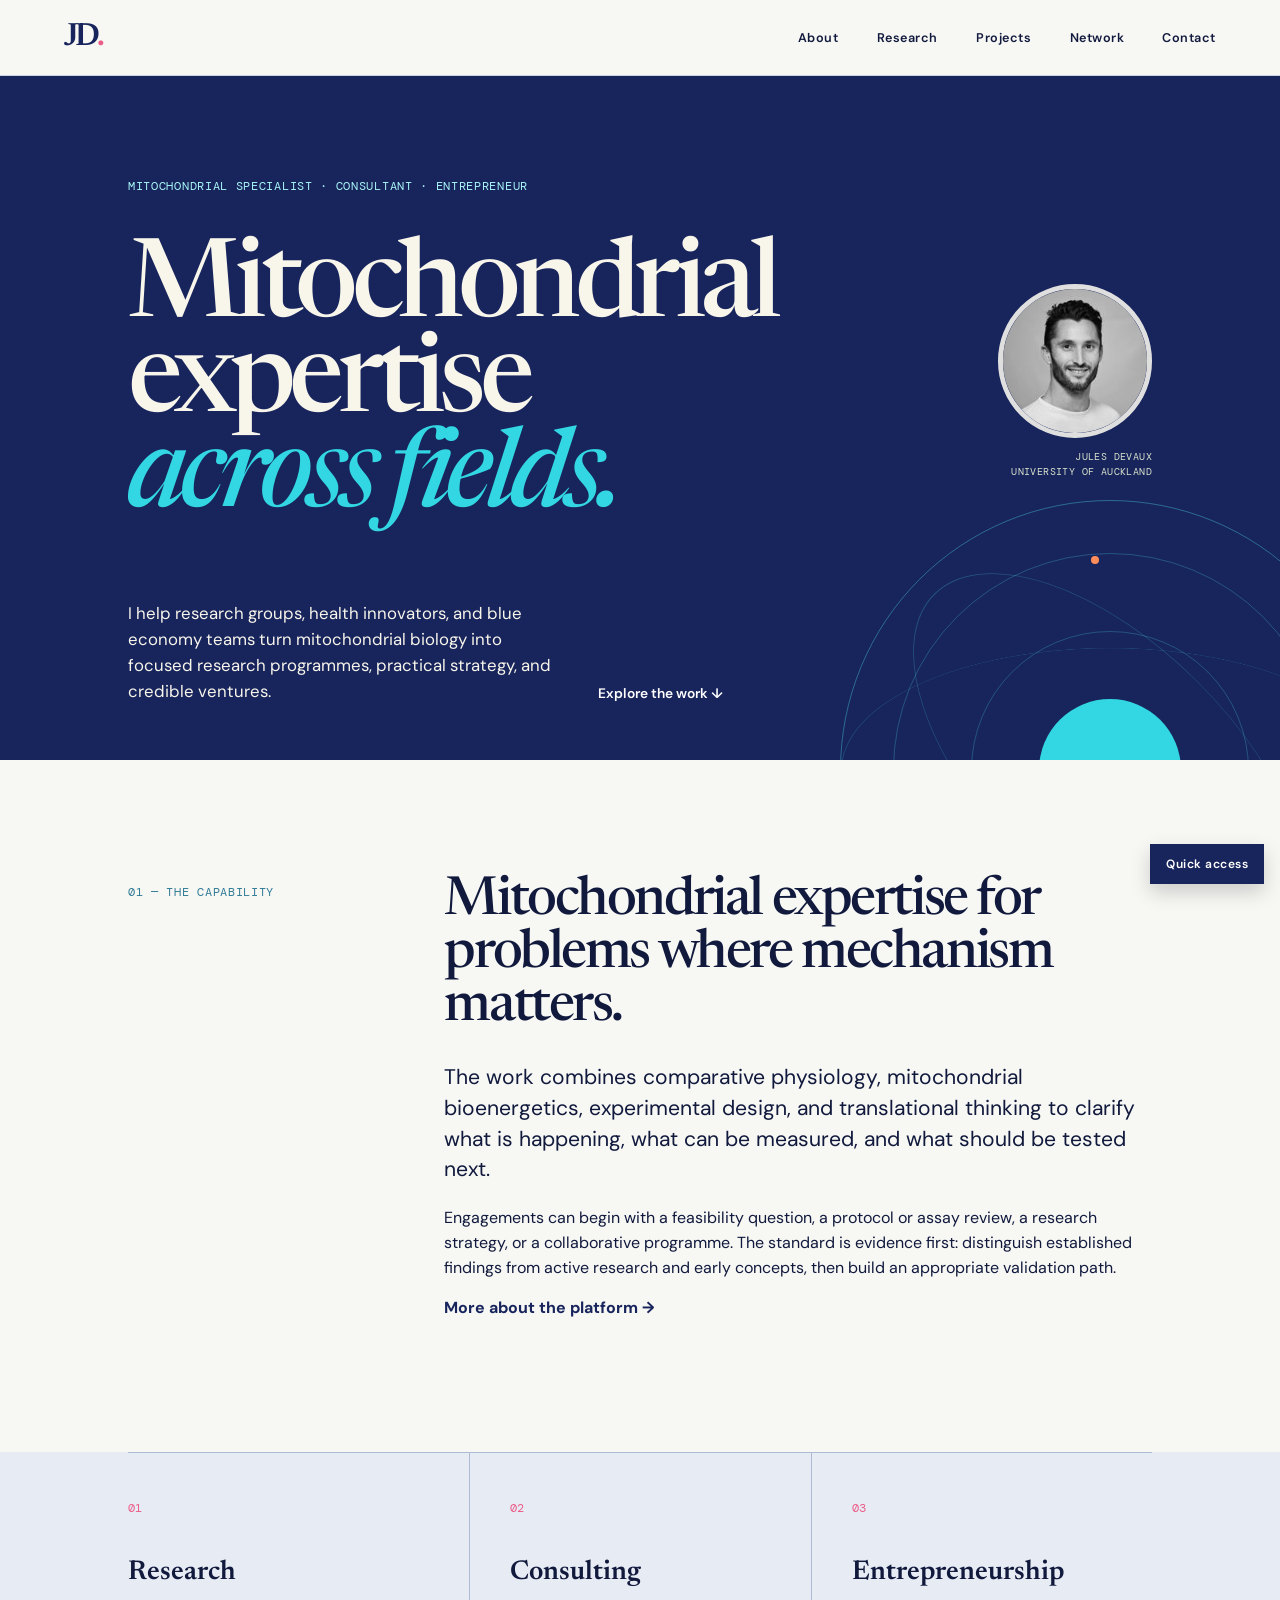
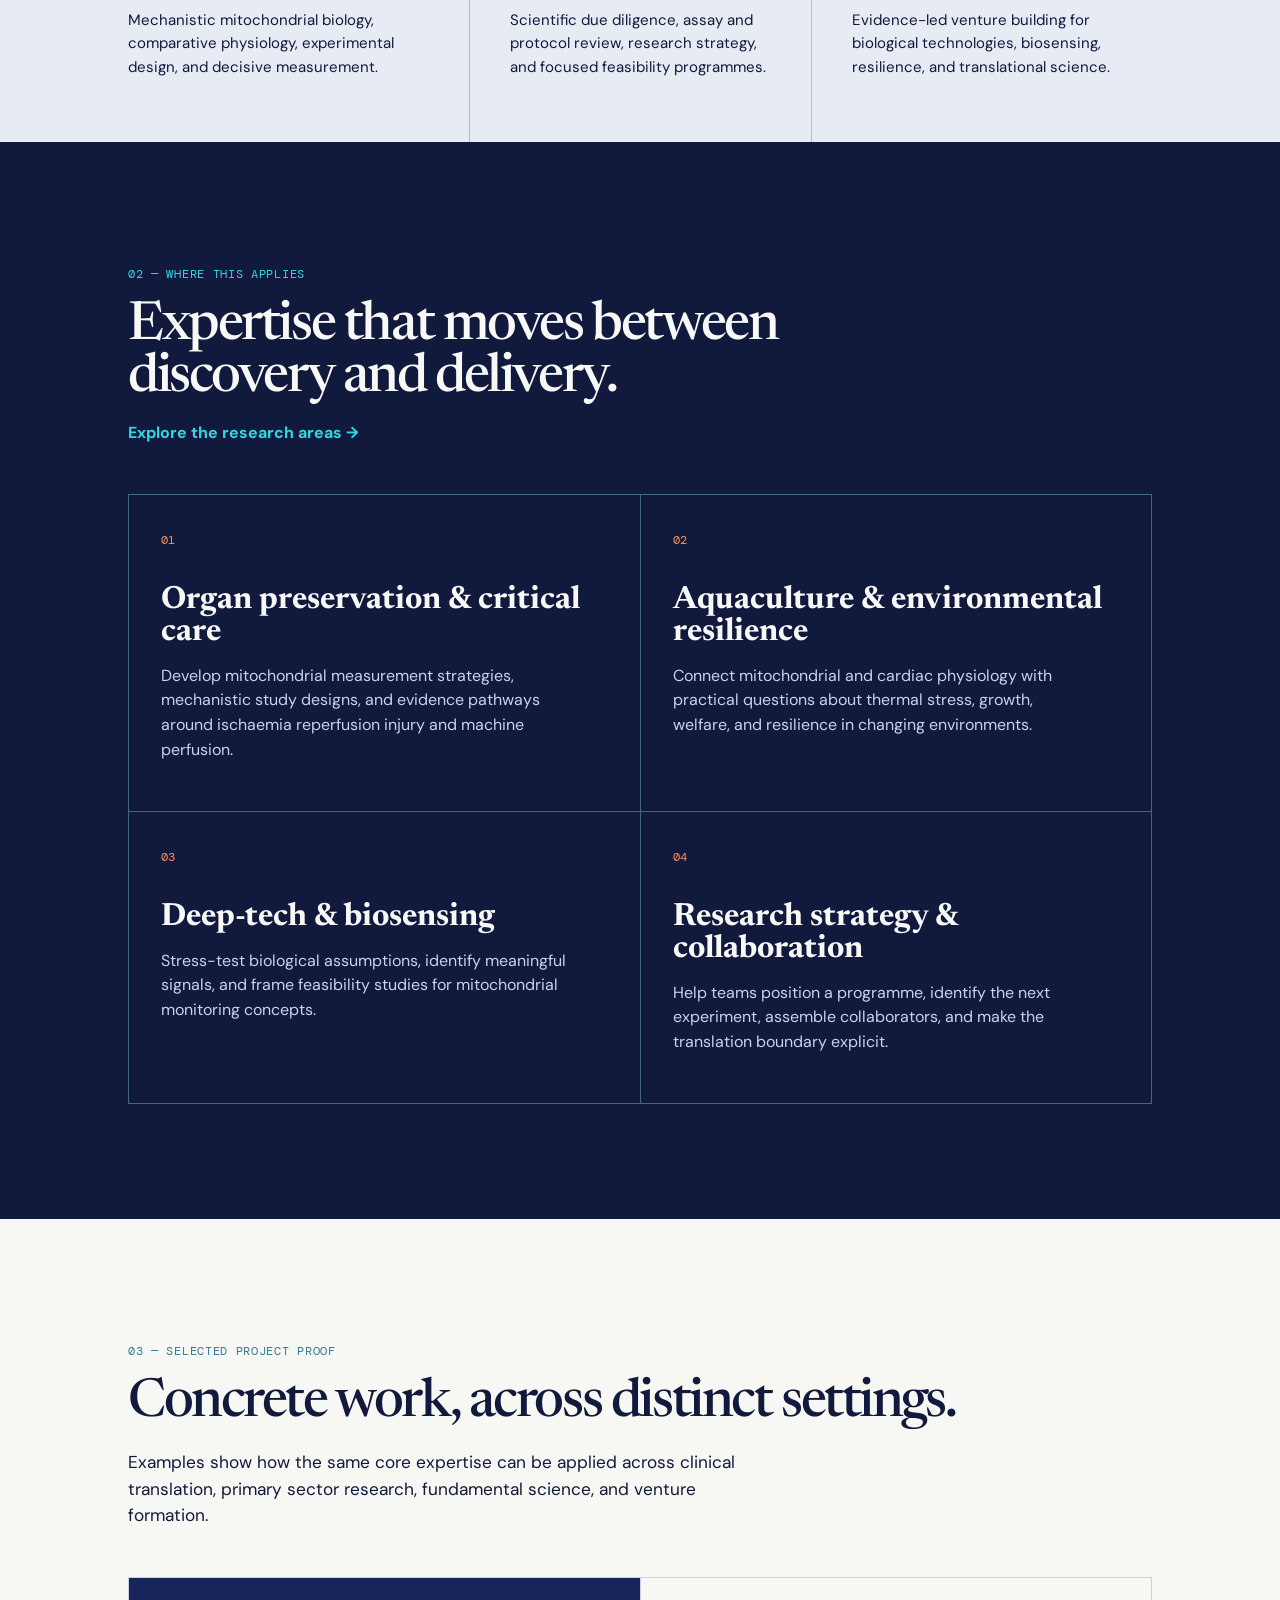
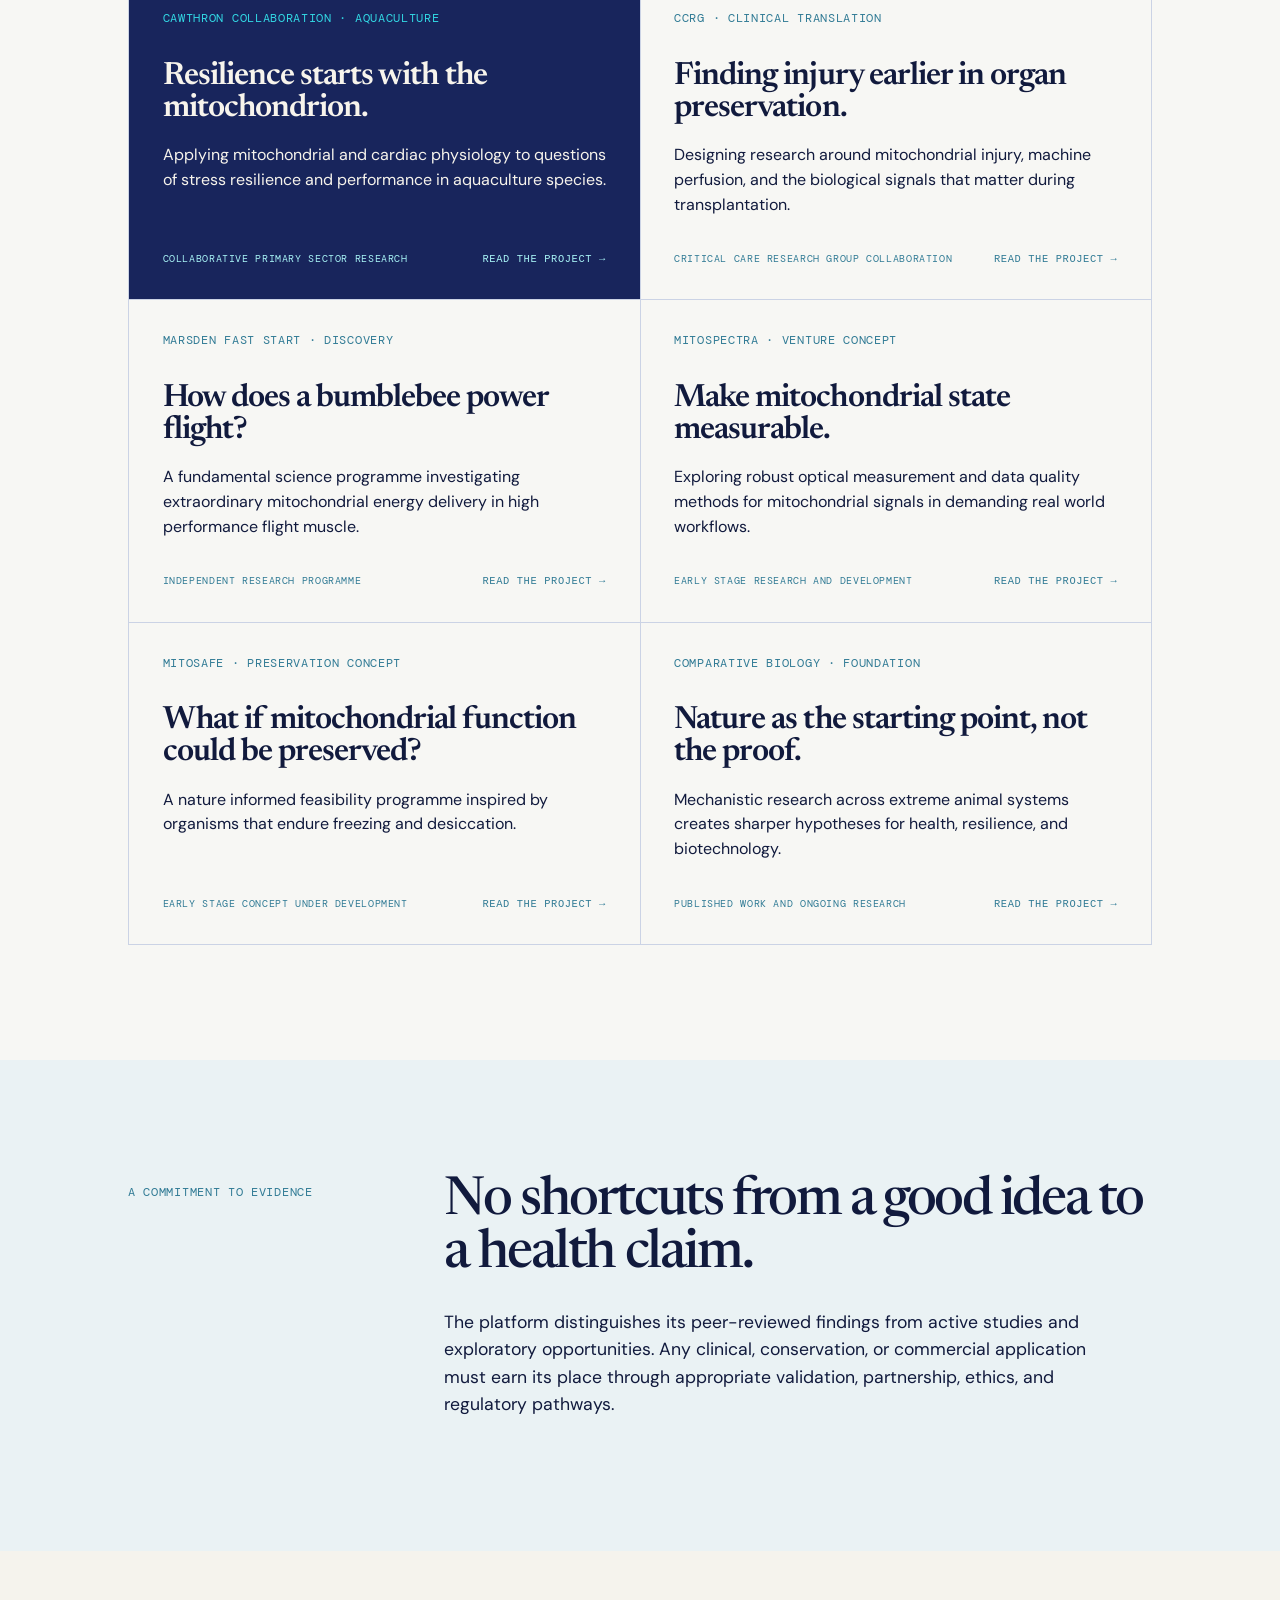
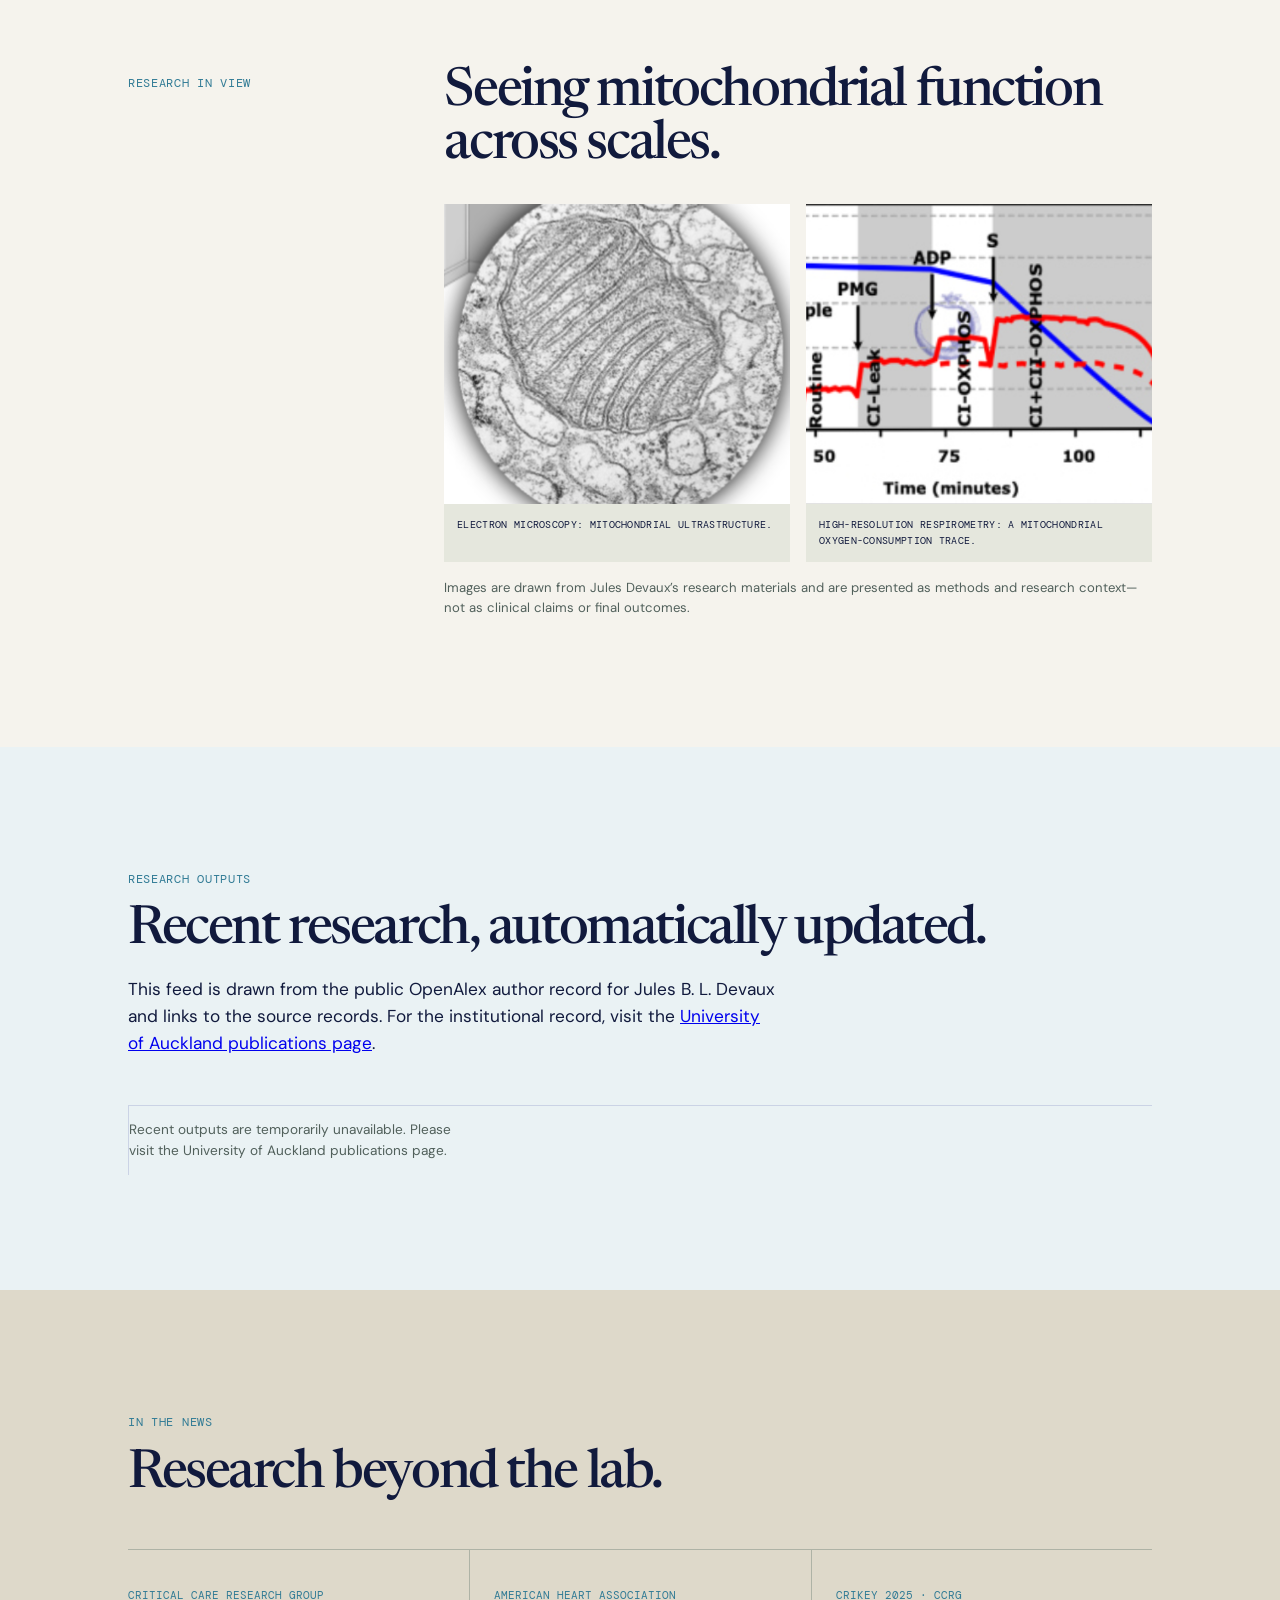
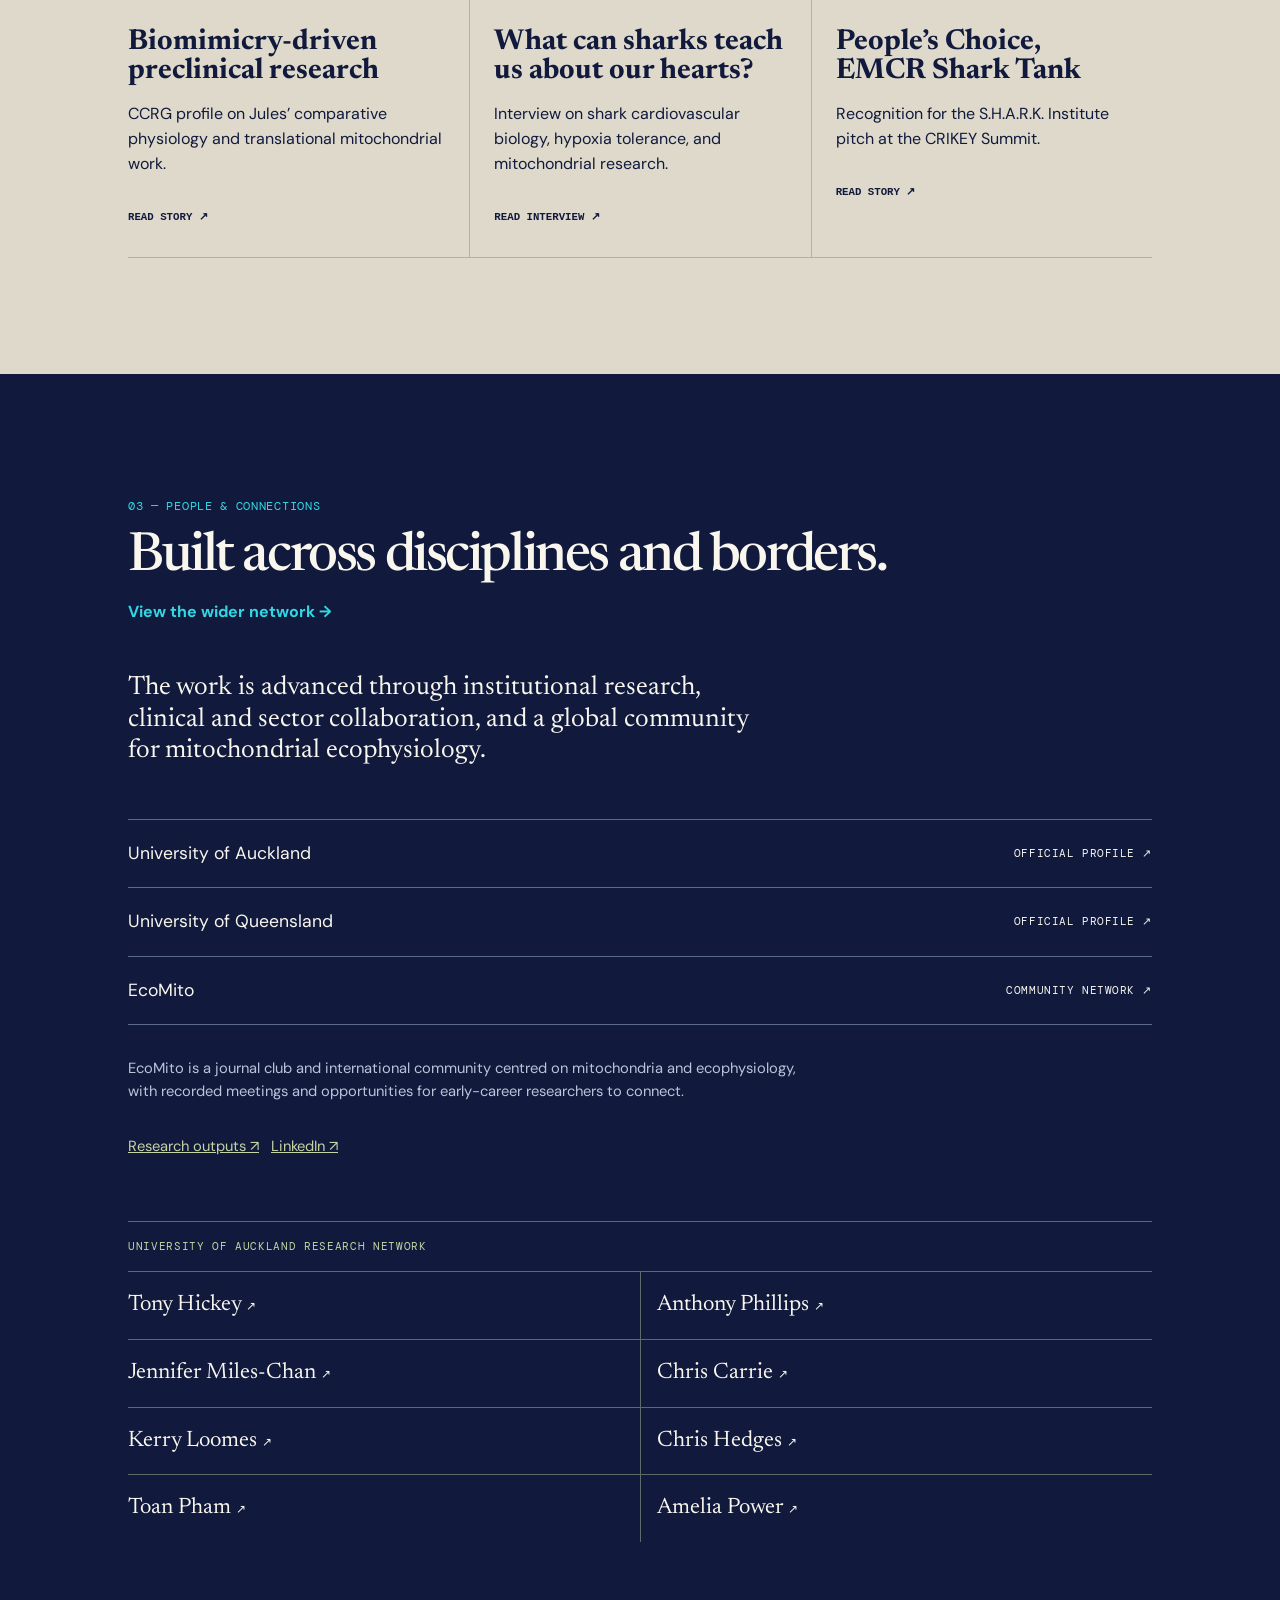
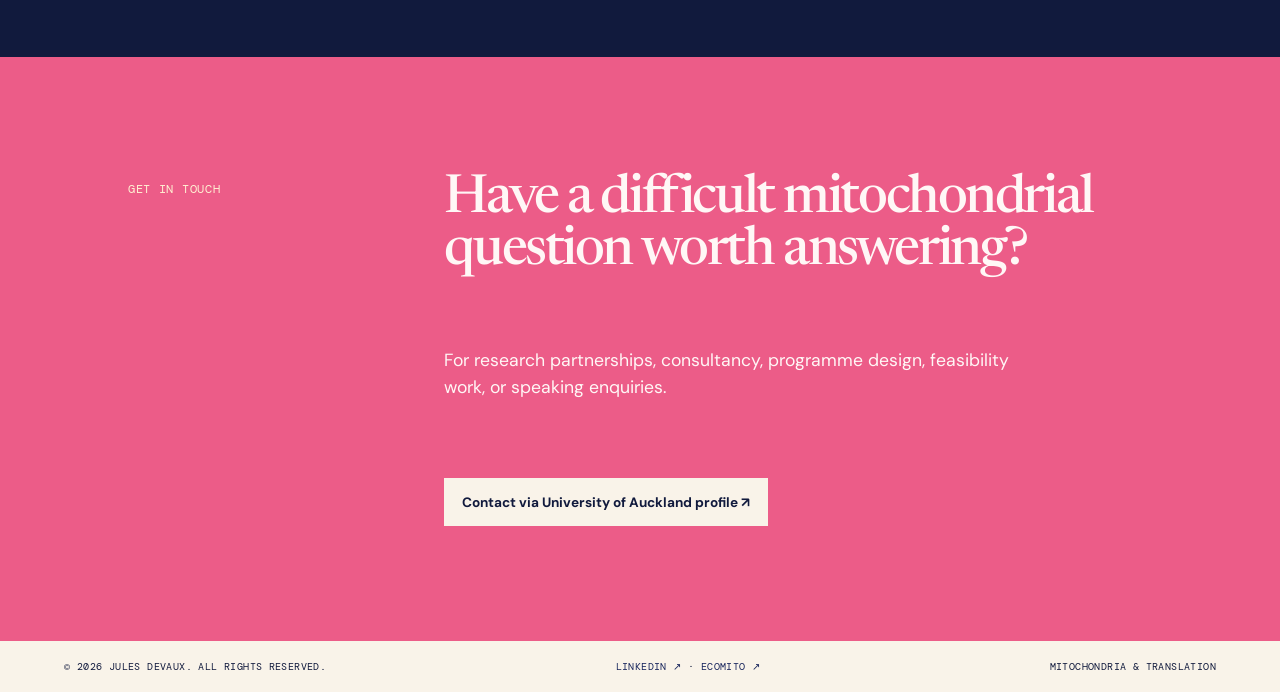
==== commit aa88dc8f: "Emphasize mitochondrial consulting and live outputs" ====
--- a/index.html
+++ b/index.html
@@ -25,11 +25,11 @@
 
     <main id="main">
       <section class="hero" id="top" aria-labelledby="hero-title">
-        <div class="eyebrow">Mitochondrial science · Aotearoa New Zealand</div>
-        <h1 id="hero-title">From a hard<br /><em>biological question</em><br />to a useful answer.</h1>
+        <div class="eyebrow">Mitochondrial specialist · consultant · entrepreneur</div>
+        <h1 id="hero-title">Mitochondrial expertise<br /><em>across fields.</em></h1>
         <div class="hero-bottom">
-          <p>Jules Devaux helps research groups, health innovators, and blue economy teams turn mitochondrial biology into focused, testable programmes.</p>
-          <a class="text-link" href="#applications">See where this applies <span aria-hidden="true">↓</span></a>
+          <p>I help research groups, health innovators, and blue economy teams turn mitochondrial biology into focused research programmes, practical strategy, and credible ventures.</p>
+          <a class="text-link" href="#applications">Explore the work <span aria-hidden="true">↓</span></a>
         </div>
         <figure class="portrait"><img src="assets/jules-devaux.jpg" alt="Jules Devaux" /><figcaption>Jules Devaux<br />University of Auckland</figcaption></figure>
         <div class="orbit" aria-hidden="true"><i></i><i></i><i></i><b></b></div>
@@ -45,10 +45,10 @@
         </div>
       </section>
 
-      <section class="pillars" aria-label="Research approach">
-        <article><span>01</span><h3>Define the question</h3><p>Turn a complex biological or technical challenge into a focused, mechanistic research question.</p></article>
-        <article><span>02</span><h3>Build the evidence</h3><p>Shape experiments, measurements, and decision gates that are credible in the intended setting.</p></article>
-        <article><span>03</span><h3>Translate responsibly</h3><p>Connect promising biology with the partners, constraints, and validation needed for real use.</p></article>
+      <section class="pillars" aria-label="Areas of work">
+        <article><span>01</span><h3>Research</h3><p>Mechanistic mitochondrial biology, comparative physiology, experimental design, and decisive measurement.</p></article>
+        <article><span>02</span><h3>Consulting</h3><p>Scientific due diligence, assay and protocol review, research strategy, and focused feasibility programmes.</p></article>
+        <article><span>03</span><h3>Entrepreneurship</h3><p>Evidence-led venture building for biological technologies, biosensing, resilience, and translational science.</p></article>
       </section>
 
       <section class="applications" id="applications" aria-labelledby="applications-title">
@@ -80,6 +80,8 @@
 
       <section class="visual-research" aria-labelledby="visual-title"><div class="section-label">Research in view</div><div><h2 id="visual-title">Seeing mitochondrial function across scales.</h2><div class="visual-grid"><figure><img src="assets/mitochondrion-em.png" alt="Electron micrograph of a mitochondrion" /><figcaption>Electron microscopy: mitochondrial ultrastructure.</figcaption></figure><figure><img src="assets/respiration-trace.png" alt="Mitochondrial respiration trace" /><figcaption>High-resolution respirometry: a mitochondrial oxygen-consumption trace.</figcaption></figure></div><p class="visual-note">Images are drawn from Jules Devaux’s research materials and are presented as methods and research context—not as clinical claims or final outcomes.</p></div></section>
 
+      <section class="outputs" id="research-outputs" aria-labelledby="outputs-title"><div class="section-heading"><div class="section-label">Research outputs</div><h2 id="outputs-title">Recent research, automatically updated.</h2><p class="section-intro">This feed is drawn from the public OpenAlex author record for Jules B. L. Devaux and links to the source records. For the institutional record, visit the <a href="https://profiles.auckland.ac.nz/j-devaux/publications" target="_blank" rel="noreferrer">University of Auckland publications page</a>.</p></div><div id="outputs-list" class="outputs-grid" aria-live="polite"><p>Loading recent publications…</p></div></section>
+
       <section class="news" id="news" aria-labelledby="news-title"><div class="section-heading"><div class="section-label">In the news</div><h2 id="news-title">Research beyond the lab.</h2></div><div class="news-grid"><a href="https://www.ccrg.org.au/news/jules-devaux" target="_blank" rel="noreferrer"><span>Critical Care Research Group</span><h3>Biomimicry-driven preclinical research</h3><p>CCRG profile on Jules’ comparative physiology and translational mitochondrial work.</p><b>Read story ↗</b></a><a href="https://www.heart.org/en/news/2024/07/08/what-can-sharks-teach-us-about-our-hearts" target="_blank" rel="noreferrer"><span>American Heart Association</span><h3>What can sharks teach us about our hearts?</h3><p>Interview on shark cardiovascular biology, hypoxia tolerance, and mitochondrial research.</p><b>Read interview ↗</b></a><a href="https://www.ccrg.org.au/news/crikey-emcr-shark-tank" target="_blank" rel="noreferrer"><span>CRIKEY 2025 · CCRG</span><h3>People’s Choice, EMCR Shark Tank</h3><p>Recognition for the S.H.A.R.K. Institute pitch at the CRIKEY Summit.</p><b>Read story ↗</b></a></div></section>
 
       <section class="network" id="network" aria-labelledby="network-title">
@@ -106,6 +108,7 @@
       </section>
     </main>
 
-    <footer><span>© 2026 Jules Devaux. All rights reserved.</span><span>Mitochondria &amp; Translation</span><span>Updated October 2026</span></footer>
+    <footer><span>© 2026 Jules Devaux. All rights reserved.</span><span><a href="https://www.linkedin.com/in/julesdevaux/" target="_blank" rel="noreferrer">LinkedIn ↗</a> · <a href="https://sites.google.com/view/ecomito/home?authuser=0" target="_blank" rel="noreferrer">EcoMito ↗</a></span><span>Mitochondria &amp; Translation</span></footer>
+    <script src="site.js"></script>
   </body>
 </html>
--- a/styles.css
+++ b/styles.css
@@ -5,3 +5,4 @@
 .news{padding:clamp(4.5rem,9vw,9rem) clamp(1.25rem,10vw,10rem);background:#ded9ca}.news-grid{display:grid;grid-template-columns:repeat(3,1fr);border-top:1px solid #aeb3a6}.news-grid a{padding:2rem 1.5rem 2rem 0;color:var(--ink);text-decoration:none;border-bottom:1px solid #aeb3a6}.news-grid a+a{padding-left:1.5rem;border-left:1px solid #aeb3a6}.news-grid a:hover{color:var(--pine)}.news-grid span{font-family:"DM Mono",monospace;font-size:.67rem;text-transform:uppercase;color:var(--moss)}.news-grid h3{font-family:"Newsreader",serif;font-size:1.8rem;line-height:1;margin:1.4rem 0 .7rem}.news-grid b{display:block;margin-top:2rem;font-family:"DM Mono",monospace;font-size:.67rem;text-transform:uppercase}.network-note a{color:#c4d4a4}.project-detail:before{content:"";display:block;width:100%;height:180px;margin:0 0 2.5rem;background:#e5e7dd url('../assets/mitosafe-concept.png') center/contain no-repeat}.project-detail article:nth-of-type(2):before{content:"";display:block;width:220px;height:160px;float:right;margin:0 0 1rem 1.5rem;background:url('../assets/respiration-trace.png') center/contain no-repeat}@media(max-width:700px){.news-grid{grid-template-columns:1fr}.news-grid a,.news-grid a+a{padding:1.5rem 0;border-left:0}}
 .portrait{position:absolute;right:clamp(1.25rem,10vw,10rem);top:clamp(8rem,18vw,13rem);z-index:2;margin:0;text-align:right}.portrait img{display:block;width:clamp(104px,12vw,155px);border-radius:50%;border:5px solid #d9e2ce;filter:grayscale(1)}.portrait figcaption{margin-top:.7rem;font-family:"DM Mono",monospace;font-size:.62rem;letter-spacing:.04em;text-transform:uppercase;color:#d9e2ce}.visual-research{display:grid;grid-template-columns:minmax(150px,.55fr) minmax(0,1.45fr);gap:3rem;padding:clamp(4.5rem,9vw,9rem) clamp(1.25rem,10vw,10rem);background:#f5f3ed}.visual-research h2{font-family:"Newsreader",serif;font-size:clamp(2.35rem,4.2vw,4.3rem);font-weight:500;line-height:.98;letter-spacing:-.045em;margin:0 0 2rem}.visual-grid{display:grid;grid-template-columns:1fr 1fr;gap:1rem}.visual-grid figure{margin:0;background:#e5e7dd}.visual-grid img{width:100%;aspect-ratio:1.15;object-fit:cover;display:block}.visual-grid figcaption{padding:.8rem;font-family:"DM Mono",monospace;font-size:.64rem;letter-spacing:.03em;text-transform:uppercase}.visual-note{font-size:.82rem;color:#51605b;margin-top:1rem}@media(max-width:700px){.portrait{position:relative;right:auto;top:auto;margin-top:2rem;text-align:left}.portrait img{width:110px}.visual-research{grid-template-columns:1fr;gap:1.3rem}.visual-grid{grid-template-columns:1fr}}
 .inline-link{color:var(--pine);font-weight:700;text-decoration:none}.inline-link:hover{color:var(--accent)}.inline-link.light{color:var(--cyan)}.page{max-width:980px;margin:0 auto;padding:clamp(4rem,9vw,8rem) clamp(1.25rem,7vw,5rem)}.page>.eyebrow{color:var(--moss);margin-bottom:2rem}.page h1{max-width:900px;margin:0;font-family:"Newsreader",serif;font-size:clamp(3.5rem,7vw,6.3rem);font-weight:500;line-height:.9;letter-spacing:-.06em}.page-lead{max-width:720px;margin:2.5rem 0 5rem;font-size:1.3rem;line-height:1.45}.page section{max-width:760px;border-top:1px solid var(--line);padding:2.7rem 0}.page h2{margin:0 0 1rem;font-family:"Newsreader",serif;font-size:clamp(2.15rem,4vw,3.5rem);font-weight:500;line-height:.95;letter-spacing:-.045em}.page section p,.page li{font-size:1.05rem}.page a{color:var(--pine)}.page .button{display:inline-block;margin-bottom:4rem;color:var(--ink)}.link-list{margin:0;padding-left:1.2rem}.link-list li{margin:.6rem 0}.contact-page{min-height:calc(100vh - 140px)}nav a[aria-current="page"]{color:var(--accent)}
+.outputs{padding:clamp(4.5rem,9vw,9rem) clamp(1.25rem,10vw,10rem);background:#eaf2f4}.outputs-grid{display:grid;grid-template-columns:repeat(3,minmax(0,1fr));border-top:1px solid var(--line);border-left:1px solid var(--line)}.outputs-grid article{padding:1.6rem;border-right:1px solid var(--line);border-bottom:1px solid var(--line)}.outputs-grid span{font-family:"DM Mono",monospace;font-size:.67rem;text-transform:uppercase;color:var(--moss)}.outputs-grid h3{font-family:"Newsreader",serif;font-size:1.55rem;line-height:1.05;margin:1.25rem 0 .7rem}.outputs-grid a{color:var(--pine);text-decoration:none}.outputs-grid a:hover{color:var(--accent)}.outputs-grid p{font-size:.85rem;color:#51605b}.quick-nav-toggle{position:fixed;right:1rem;bottom:1rem;z-index:10;border:0;background:var(--pine);color:#fff;padding:.75rem 1rem;font:600 .75rem "DM Sans",sans-serif;letter-spacing:.04em;cursor:pointer;box-shadow:0 8px 20px rgba(0,0,0,.18)}.quick-nav{position:fixed;right:1rem;bottom:4.35rem;z-index:10;width:210px;padding:1rem;background:#f9f3e9;box-shadow:0 12px 30px rgba(0,0,0,.22);border:1px solid var(--line)}.quick-nav p{margin:0 0 .6rem;font:500 .65rem "DM Mono",monospace;letter-spacing:.06em;text-transform:uppercase;color:var(--moss)}.quick-nav a{display:block;padding:.55rem 0;color:var(--pine);text-decoration:none;font-weight:600;border-top:1px solid var(--line)}.quick-nav a:hover{color:var(--accent)}footer a{color:var(--pine);text-decoration:none}@media(max-width:700px){.outputs-grid{grid-template-columns:1fr}.outputs-grid article{min-height:0}.quick-nav-toggle{right:.7rem;bottom:.7rem}.quick-nav{right:.7rem;bottom:4rem}}
